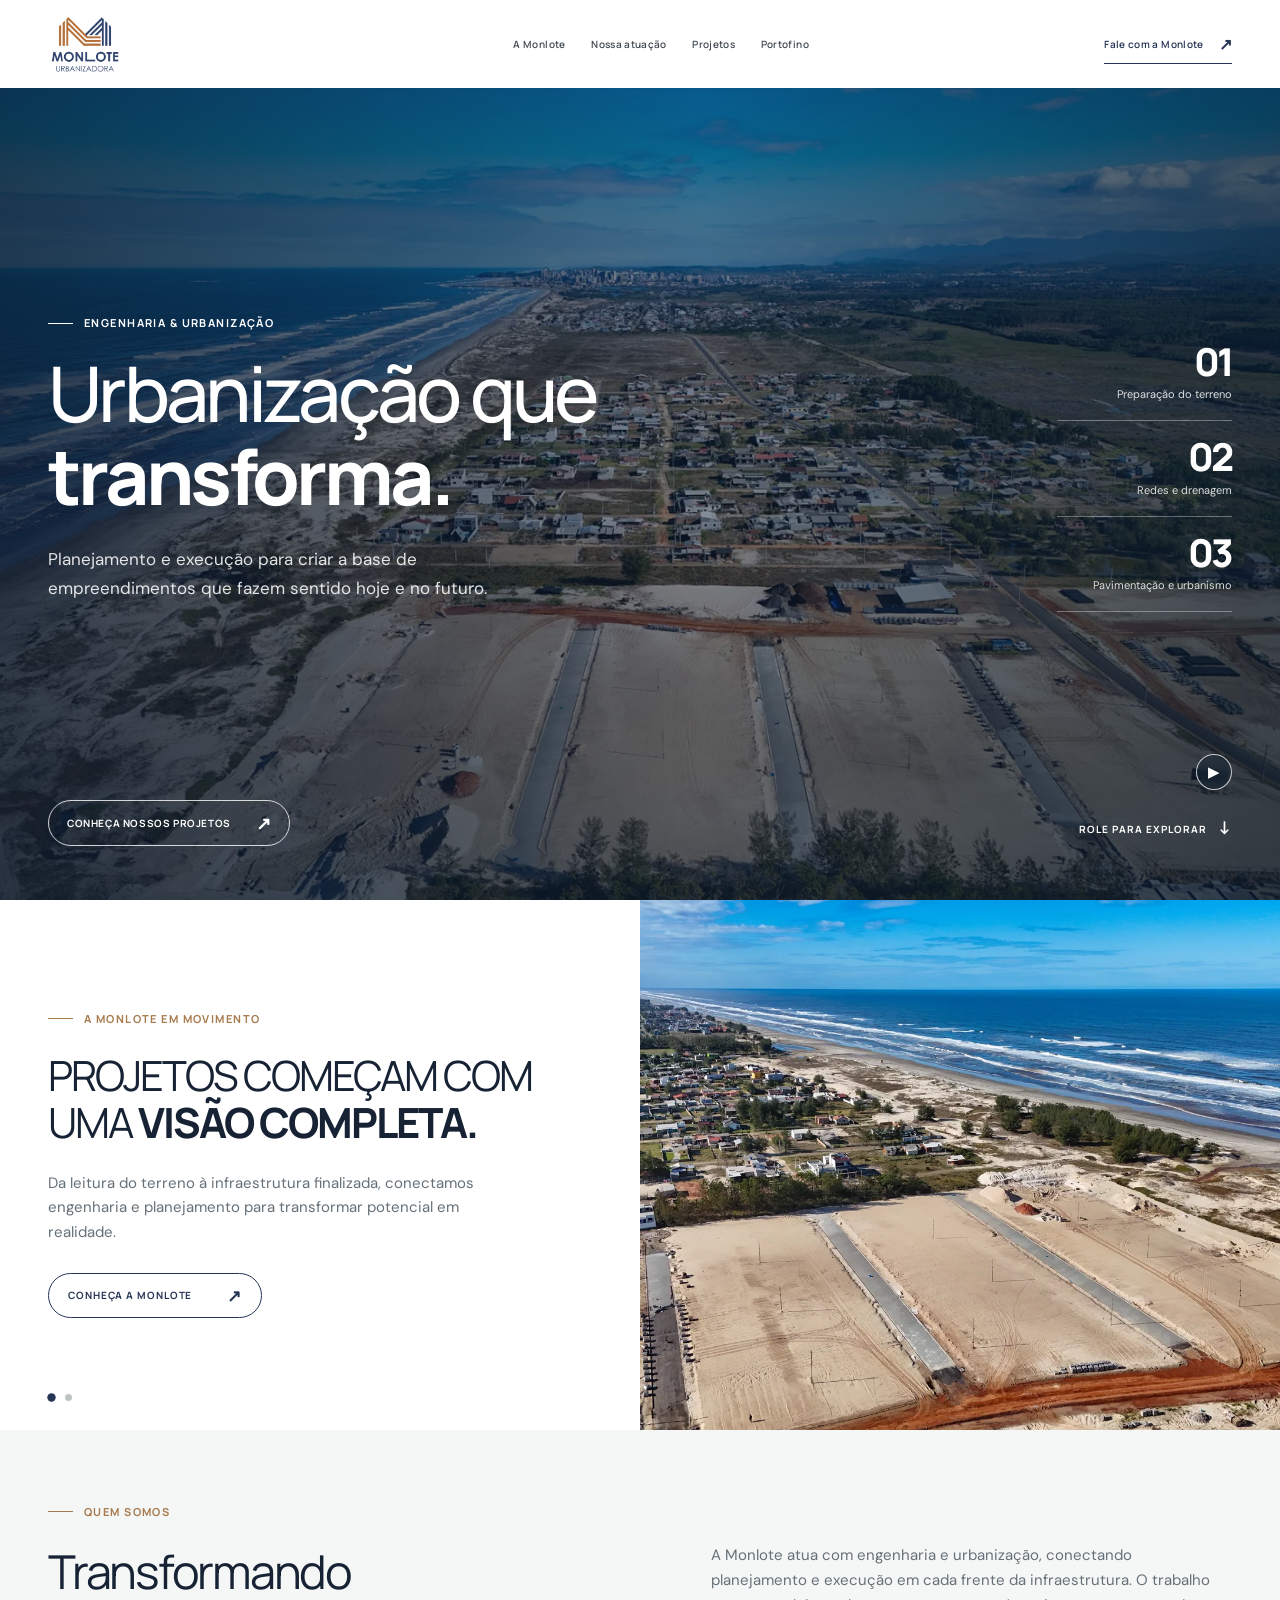
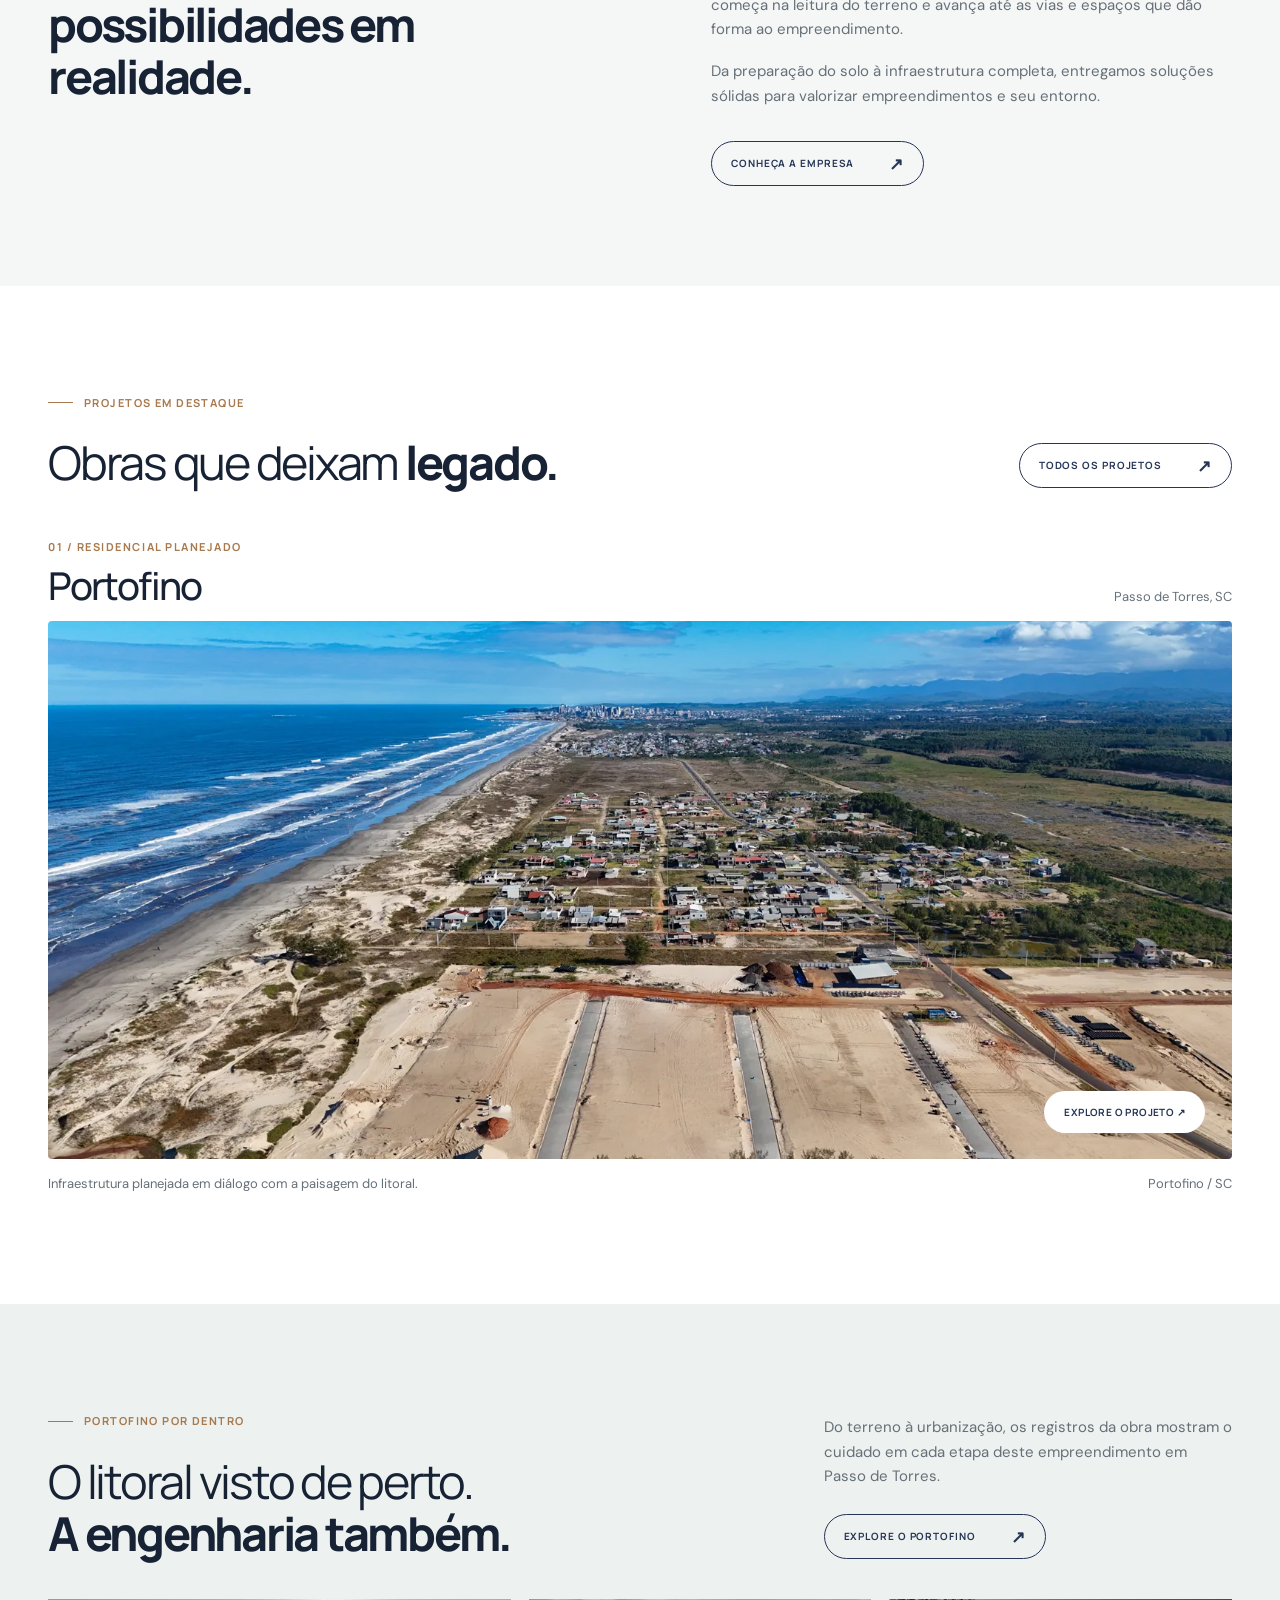
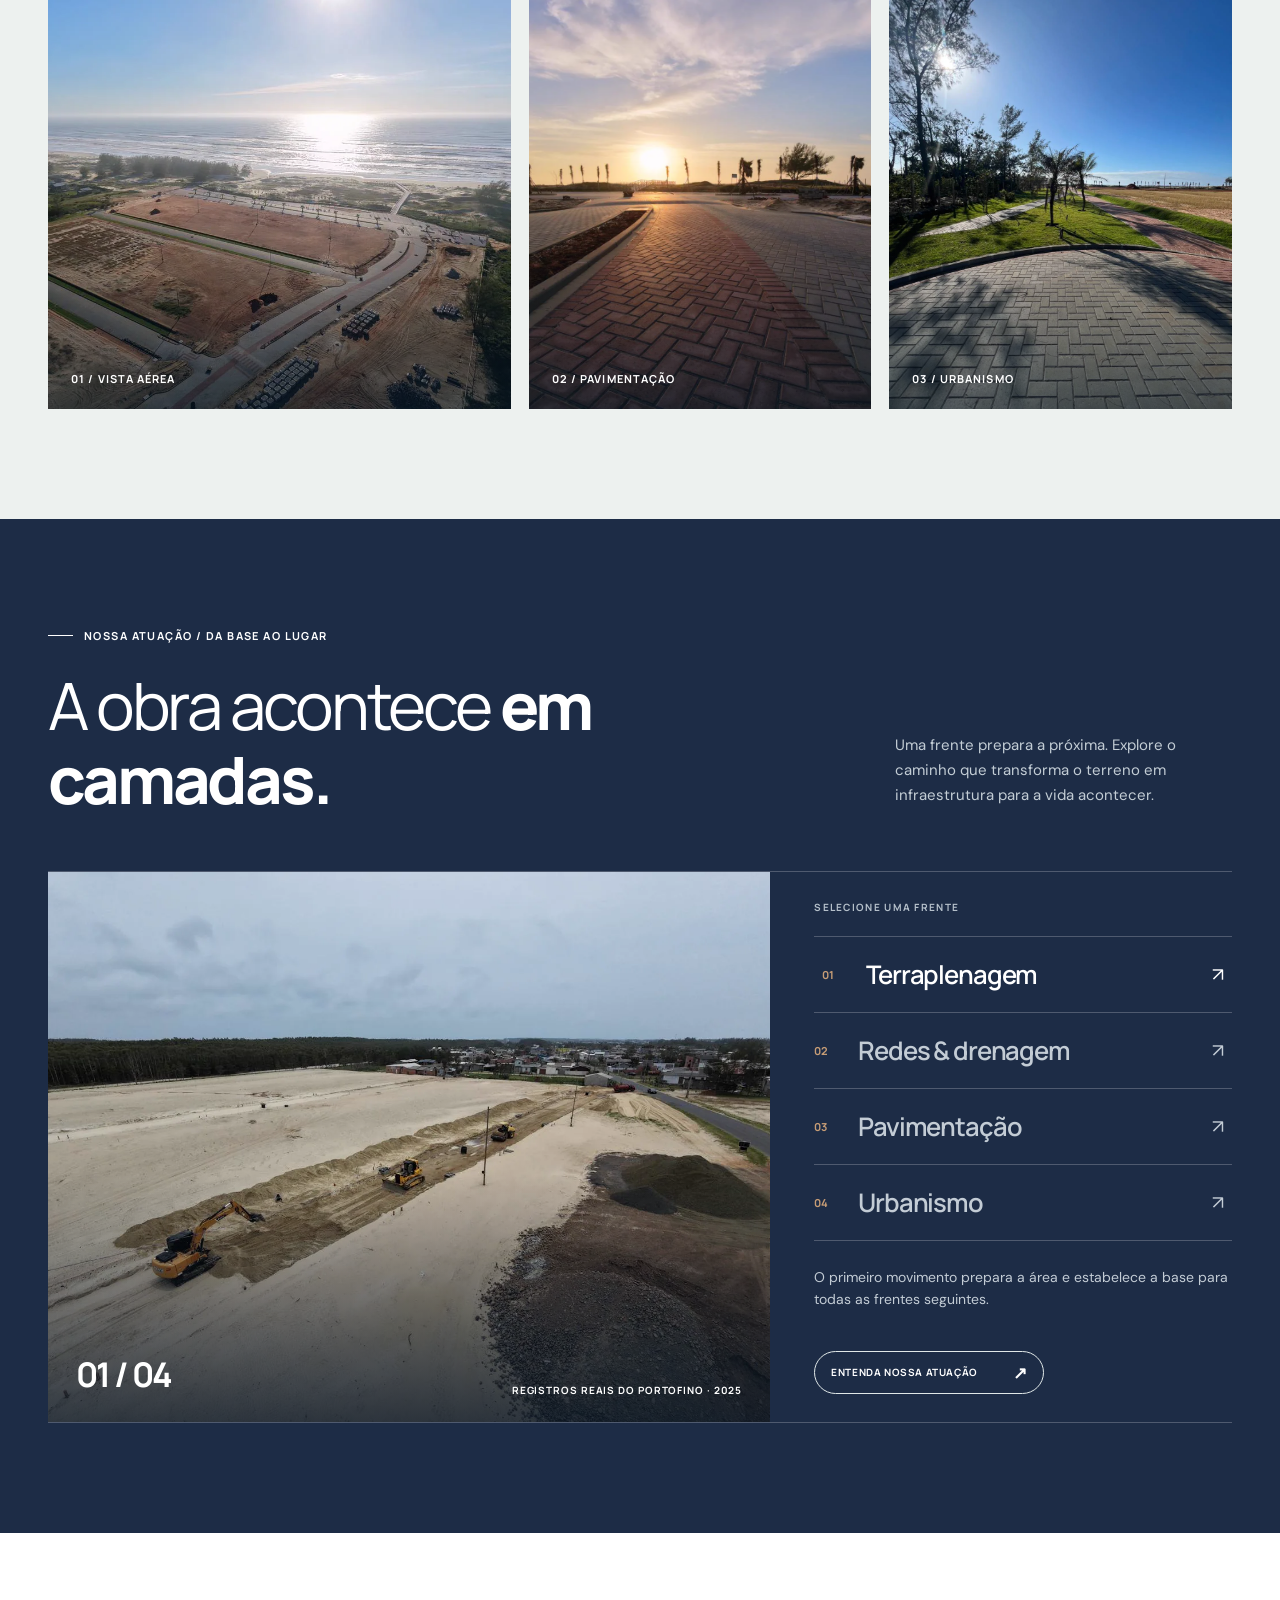
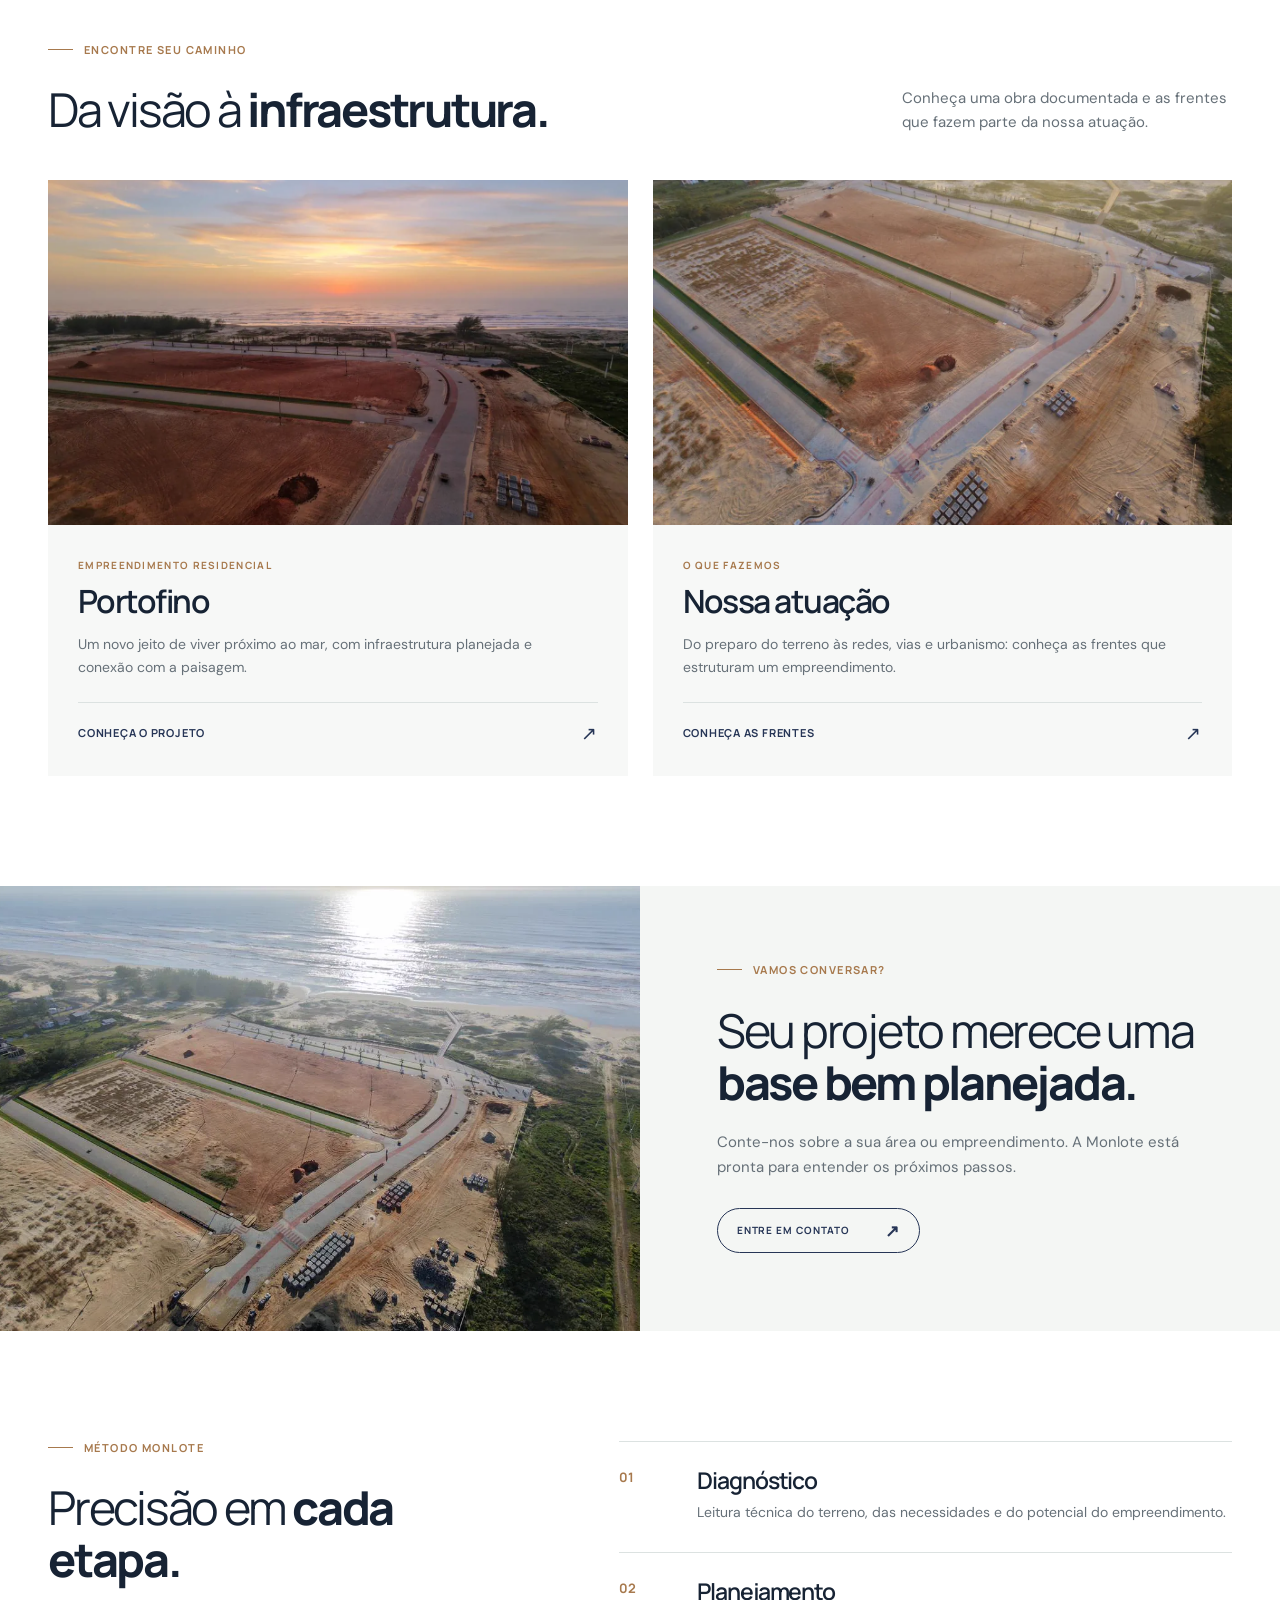
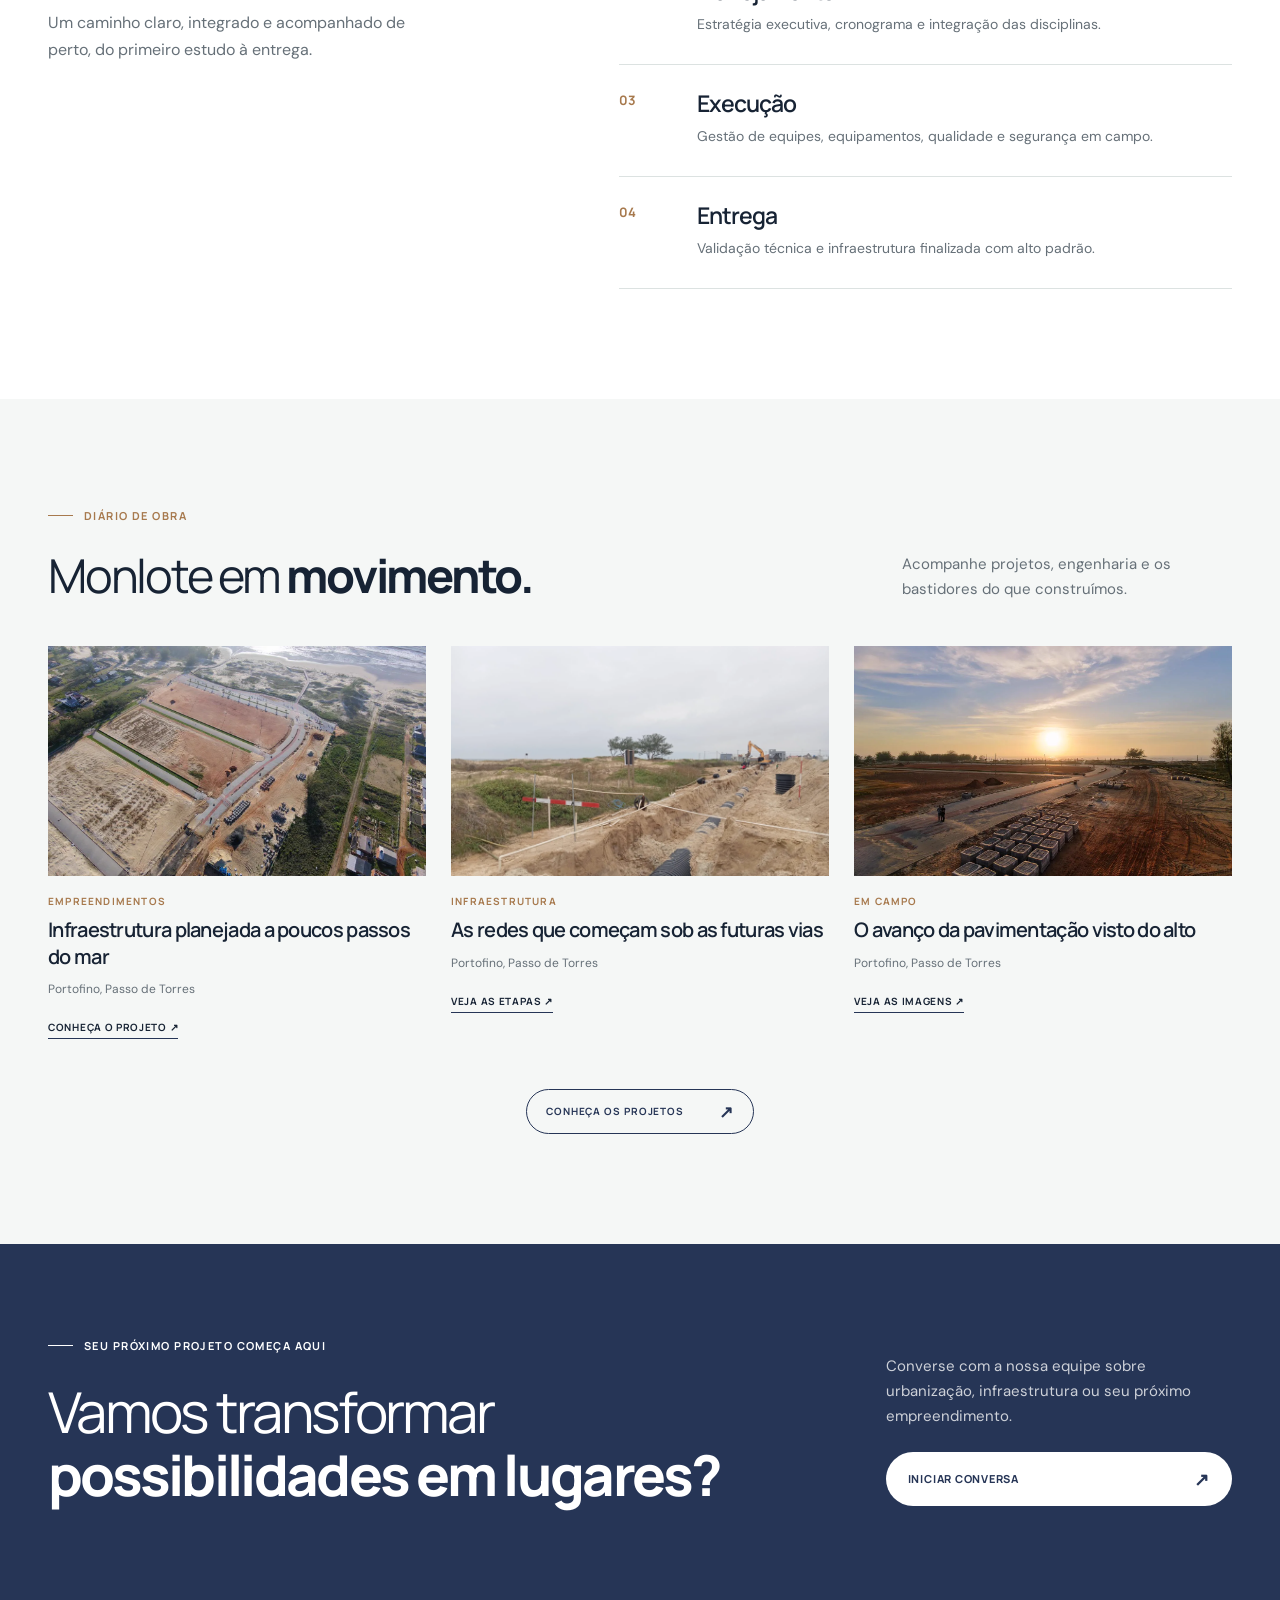
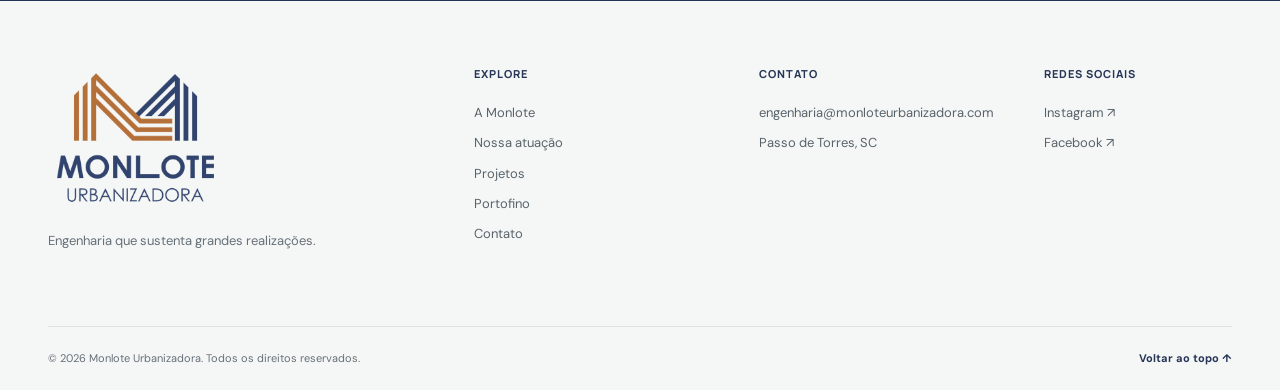
==== index.html @ 07a16824 "Atualiza fotos reais do Portofino nas paginas institucionais" ====
<!DOCTYPE html>
<html lang="pt-BR">
<head>
  <meta charset="UTF-8">
  <meta name="viewport" content="width=device-width, initial-scale=1.0">
  <meta name="description" content="Monlote Urbanizadora: planejamento, engenharia e infraestrutura para transformar áreas em empreendimentos preparados para o futuro.">
  <meta name="theme-color" content="#263556">
  <title>Monlote Urbanizadora | Infraestrutura que transforma</title>
  <link rel="icon" type="image/webp" href="assets/favicon.webp">
  <link rel="preconnect" href="https://fonts.googleapis.com">
  <link rel="preconnect" href="https://fonts.gstatic.com" crossorigin>
  <link href="https://fonts.googleapis.com/css2?family=DM+Sans:wght@400;500;600&family=Manrope:wght@400;500;600;700;800&display=swap" rel="stylesheet">
  <link rel="stylesheet" href="styles.css">
</head>
<body>
  <a class="skip-link" href="#conteudo">Pular para o conteúdo</a>
  <header class="site-header" id="topo">
    <div class="header-inner">
      <a class="brand" href="#inicio" aria-label="Monlote Urbanizadora, início"><img src="assets/logo-monlote.webp" alt="Monlote Urbanizadora"></a>
      <nav class="desktop-nav" aria-label="Navegação principal">
        <a href="empresa.html">A Monlote</a>
        <a href="atuacao.html">Nossa atuação</a>
        <a href="projetos.html">Projetos</a>
        <a href="portofino.html">Portofino</a>
      </nav>
      <a class="header-contact" href="contato.html">Fale com a Monlote <span aria-hidden="true">↗</span></a>
      <button class="menu-toggle" type="button" aria-expanded="false" aria-controls="mobile-nav" aria-label="Abrir menu"><span></span><span></span></button>
    </div>
    <nav class="mobile-nav" id="mobile-nav" aria-label="Navegação móvel">
      <a href="empresa.html">A Monlote</a><a href="atuacao.html">Nossa atuação</a><a href="projetos.html">Projetos</a><a href="portofino.html">Portofino</a><a href="contato.html">Fale com a Monlote ↗</a>
    </nav>
  </header>

  <main id="conteudo">
    <section class="hero" id="inicio" aria-labelledby="hero-title">
      <img class="hero-image" src="assets/portofino-litoral.webp" alt="Vista aérea do Portofino e do litoral de Passo de Torres" fetchpriority="high">
      <video class="hero-video" autoplay muted loop playsinline preload="metadata" poster="assets/portofino-litoral.webp" aria-hidden="true"><source src="assets/portofino-home.mp4" type="video/mp4"></video>
      <div class="hero-tint"></div>
      <div class="hero-inner">
        <div class="hero-copy">
          <p class="kicker kicker-light"><span class="kicker-line"></span> Engenharia &amp; urbanização</p>
          <h1 id="hero-title">Urbanização que <span class="hero-changing" data-hero-word>transforma.</span></h1>
          <p>Planejamento e execução para criar a base de empreendimentos que fazem sentido hoje e no futuro.</p>
        </div>
        <div class="hero-numbers" aria-label="Frentes da infraestrutura">
          <div><strong>01</strong><small>Preparação do terreno</small></div>
          <div><strong>02</strong><small>Redes e drenagem</small></div>
          <div><strong>03</strong><small>Pavimentação e urbanismo</small></div>
        </div>
        <a class="hero-pill" href="projetos.html">Conheça nossos projetos <span aria-hidden="true">↗</span></a>
        <button class="hero-video-toggle" type="button" aria-label="Pausar vídeo de fundo">Ⅱ</button>
        <a class="hero-scroll" href="#destaque">Role para explorar <span aria-hidden="true">↓</span></a>
      </div>
    </section>

    <section class="story" id="destaque" aria-labelledby="story-heading">
      <div class="story-slide is-active" data-story-slide>
        <div class="story-copy">
          <p class="kicker">A Monlote em movimento</p>
          <h2 id="story-heading">Projetos começam com uma <strong>visão completa.</strong></h2>
          <p>Da leitura do terreno à infraestrutura finalizada, conectamos engenharia e planejamento para transformar potencial em realidade.</p>
          <a class="outline-button" href="empresa.html">Conheça a Monlote <span aria-hidden="true">↗</span></a>
        </div>
        <div class="story-visual"><img src="assets/portofino-implantacao.webp" alt="Vista aérea da implantação do Portofino junto ao litoral" loading="lazy"></div>
      </div>
      <div class="story-slide" data-story-slide hidden>
        <div class="story-copy">
          <p class="kicker">Execução que gera valor</p>
          <h2>Infraestrutura pensada para <strong>ir mais longe.</strong></h2>
          <p>Solo, vias, drenagem e urbanização trabalham juntos para formar espaços funcionais, duráveis e preparados para crescer.</p>
          <a class="outline-button" href="atuacao.html">Explore nossa atuação <span aria-hidden="true">↗</span></a>
        </div>
        <div class="story-visual"><img src="assets/portofino-urbanismo-vias.webp" alt="Via pavimentada e paisagismo em registro do Portofino" loading="lazy"></div>
      </div>
      <div class="story-controls" aria-label="Destaques">
        <button type="button" class="story-dot is-active" data-story-to="0" aria-label="Mostrar destaque 1" aria-current="true"></button>
        <button type="button" class="story-dot" data-story-to="1" aria-label="Mostrar destaque 2"></button>
      </div>
    </section>

    <section class="about-section" id="sobre">
      <div class="content-shell">
        <div class="about-grid">
          <div class="reveal"><p class="kicker">Quem somos</p><h2>Transformando <strong>possibilidades em realidade.</strong></h2></div>
          <div class="about-text reveal"><p>A Monlote atua com engenharia e urbanização, conectando planejamento e execução em cada frente da infraestrutura. O trabalho começa na leitura do terreno e avança até as vias e espaços que dão forma ao empreendimento.</p><p>Da preparação do solo à infraestrutura completa, entregamos soluções sólidas para valorizar empreendimentos e seu entorno.</p><a class="outline-button" href="empresa.html">Conheça a empresa <span aria-hidden="true">↗</span></a></div>
        </div>
      </div>
    </section>

    <section class="featured section" id="projetos">
      <div class="content-shell">
        <div class="section-head reveal"><div><p class="kicker">Projetos em destaque</p><h2>Obras que deixam <strong>legado.</strong></h2></div><a class="outline-button" href="projetos.html">Todos os projetos <span aria-hidden="true">↗</span></a></div>
        <div class="feature-slide is-active" data-feature-slide>
          <div class="feature-title"><div><span class="overline">01 / Residencial planejado</span><h3>Portofino</h3></div><span>Passo de Torres, SC</span></div>
          <a class="feature-image" href="portofino.html"><img src="assets/portofino-litoral.webp" alt="Vista aérea do Residencial Portofino e da praia" loading="lazy"><span>Explore o projeto ↗</span></a>
          <div class="feature-bottom"><span>Infraestrutura planejada em diálogo com a paisagem do litoral.</span><span>Portofino / SC</span></div>
        </div>
      </div>
    </section>

    <section class="portofino-teaser section" aria-labelledby="portofino-teaser-title">
      <div class="content-shell">
        <div class="teaser-heading reveal">
          <div><p class="kicker">Portofino por dentro</p><h2 id="portofino-teaser-title">O litoral visto de perto.<br><strong>A engenharia também.</strong></h2></div>
          <div><p>Do terreno à urbanização, os registros da obra mostram o cuidado em cada etapa deste empreendimento em Passo de Torres.</p><a class="outline-button" href="portofino.html">Explore o Portofino <span aria-hidden="true">↗</span></a></div>
        </div>
        <div class="teaser-gallery">
          <a class="teaser-photo teaser-photo-wide reveal" href="portofino.html#galeria"><img src="assets/portofino-aerea.webp" alt="Vista aérea do traçado do Portofino próximo ao litoral" loading="lazy"><span>01 / Vista aérea</span></a>
          <a class="teaser-photo reveal" href="portofino.html#etapas"><img src="assets/portofino-pavimento-entardecer.webp" alt="Via pavimentada do Portofino ao entardecer" loading="lazy"><span>02 / Pavimentação</span></a>
          <a class="teaser-photo reveal" href="portofino.html#galeria"><img src="assets/portofino-urbanismo-paisagem.webp" alt="Passeios pavimentados e paisagismo no Portofino" loading="lazy"><span>03 / Urbanismo</span></a>
        </div>
      </div>
    </section>

    <section class="expertise-showcase section" id="atuacao" aria-labelledby="expertise-title">
      <div class="content-shell">
        <div class="expertise-showcase-head reveal">
          <div><p class="kicker kicker-light">Nossa atuação / da base ao lugar</p><h2 id="expertise-title">A obra acontece <strong>em camadas.</strong></h2></div>
          <p>Uma frente prepara a próxima. Explore o caminho que transforma o terreno em infraestrutura para a vida acontecer.</p>
        </div>
        <div class="expertise-showcase-body reveal">
          <div class="expertise-stage-photo">
            <img src="assets/portofino-solo-aereo.webp" alt="Terraplenagem do Portofino vista do alto" data-expertise-image loading="lazy">
            <div class="expertise-stage-photo-meta"><span data-expertise-counter>01 / 04</span><span>Registros reais do Portofino · 2025</span></div>
          </div>
          <div class="expertise-stage-navigation">
            <p class="expertise-stage-label">Selecione uma frente</p>
            <div class="expertise-stage-buttons" aria-label="Frentes de atuação">
              <button type="button" class="is-active" data-expertise-stage="0" aria-pressed="true"><span>01</span><strong>Terraplenagem</strong><span aria-hidden="true">↗</span></button>
              <button type="button" data-expertise-stage="1" aria-pressed="false"><span>02</span><strong>Redes &amp; drenagem</strong><span aria-hidden="true">↗</span></button>
              <button type="button" data-expertise-stage="2" aria-pressed="false"><span>03</span><strong>Pavimentação</strong><span aria-hidden="true">↗</span></button>
              <button type="button" data-expertise-stage="3" aria-pressed="false"><span>04</span><strong>Urbanismo</strong><span aria-hidden="true">↗</span></button>
            </div>
            <p class="expertise-stage-description" data-expertise-description>O primeiro movimento prepara a área e estabelece a base para todas as frentes seguintes.</p>
            <a class="expertise-stage-link" href="atuacao.html">Entenda nossa atuação <span aria-hidden="true">↗</span></a>
          </div>
        </div>
      </div>
    </section>

    <section class="pathways section">
      <div class="content-shell">
        <div class="section-head reveal"><div><p class="kicker">Encontre seu caminho</p><h2>Da visão à <strong>infraestrutura.</strong></h2></div><p>Conheça uma obra documentada e as frentes que fazem parte da nossa atuação.</p></div>
        <div class="path-grid">
          <a class="path-card reveal" href="portofino.html"><div class="path-image"><img src="assets/portofino-entardecer.webp" alt="Vista aérea do Portofino ao entardecer" loading="lazy"></div><div class="path-content"><span>Empreendimento residencial</span><h3>Portofino</h3><p>Um novo jeito de viver próximo ao mar, com infraestrutura planejada e conexão com a paisagem.</p><span class="path-link">Conheça o projeto <b>↗</b></span></div></a>
          <a class="path-card reveal" href="atuacao.html"><div class="path-image"><img src="assets/portofino-urbanismo-aereo.webp" alt="Vista aérea das vias e quadras em urbanização no Portofino" loading="lazy"></div><div class="path-content"><span>O que fazemos</span><h3>Nossa atuação</h3><p>Do preparo do terreno às redes, vias e urbanismo: conheça as frentes que estruturam um empreendimento.</p><span class="path-link">Conheça as frentes <b>↗</b></span></div></a>
        </div>
      </div>
    </section>

    <section class="contact-band">
      <div class="contact-band-image"><img src="assets/portofino-litoral-aereo.webp" alt="Vista aérea do Portofino junto ao litoral" loading="lazy"></div>
      <div class="contact-band-copy reveal"><p class="kicker">Vamos conversar?</p><h2>Seu projeto merece uma <strong>base bem planejada.</strong></h2><p>Conte-nos sobre a sua área ou empreendimento. A Monlote está pronta para entender os próximos passos.</p><a class="outline-button" href="contato.html">Entre em contato <span aria-hidden="true">↗</span></a></div>
    </section>

    <section class="process section" id="processo">
      <div class="content-shell process-grid">
        <div class="process-heading reveal"><p class="kicker">Método Monlote</p><h2>Precisão em <strong>cada etapa.</strong></h2><p>Um caminho claro, integrado e acompanhado de perto, do primeiro estudo à entrega.</p></div>
        <div class="process-steps">
          <div class="process-step reveal"><span>01</span><div><h3>Diagnóstico</h3><p>Leitura técnica do terreno, das necessidades e do potencial do empreendimento.</p></div></div>
          <div class="process-step reveal"><span>02</span><div><h3>Planejamento</h3><p>Estratégia executiva, cronograma e integração das disciplinas.</p></div></div>
          <div class="process-step reveal"><span>03</span><div><h3>Execução</h3><p>Gestão de equipes, equipamentos, qualidade e segurança em campo.</p></div></div>
          <div class="process-step reveal"><span>04</span><div><h3>Entrega</h3><p>Validação técnica e infraestrutura finalizada com alto padrão.</p></div></div>
        </div>
      </div>
    </section>

    <section class="journal section" id="conteudos">
      <div class="content-shell">
        <div class="section-head reveal"><div><p class="kicker">Diário de obra</p><h2>Monlote em <strong>movimento.</strong></h2></div><p>Acompanhe projetos, engenharia e os bastidores do que construímos.</p></div>
        <div class="journal-grid">
          <a class="journal-card reveal" href="portofino.html"><div><img src="assets/portofino-loteamento.webp" alt="Vista aérea da implantação da infraestrutura do Portofino" loading="lazy"></div><span>Empreendimentos</span><h3>Infraestrutura planejada a poucos passos do mar</h3><p>Portofino, Passo de Torres</p><b>Conheça o projeto ↗</b></a>
          <a class="journal-card reveal" href="portofino.html#etapas"><div><img src="assets/portofino-redes-abertas.webp" alt="Instalação da rede de drenagem no Portofino" loading="lazy"></div><span>Infraestrutura</span><h3>As redes que começam sob as futuras vias</h3><p>Portofino, Passo de Torres</p><b>Veja as etapas ↗</b></a>
          <a class="journal-card reveal" href="portofino.html#galeria"><div><img src="assets/portofino-pavimento-obra-aerea.webp" alt="Pavimentação das vias do Portofino vista do alto" loading="lazy"></div><span>Em campo</span><h3>O avanço da pavimentação visto do alto</h3><p>Portofino, Passo de Torres</p><b>Veja as imagens ↗</b></a>
        </div>
        <div class="journal-more reveal"><a class="outline-button" href="projetos.html">Conheça os projetos <span aria-hidden="true">↗</span></a></div>
      </div>
    </section>

    <section class="final-cta" id="contato">
      <div class="content-shell final-cta-grid"><div class="reveal"><p class="kicker kicker-light">Seu próximo projeto começa aqui</p><h2>Vamos transformar <strong>possibilidades em lugares?</strong></h2></div><div class="reveal"><p>Converse com a nossa equipe sobre urbanização, infraestrutura ou seu próximo empreendimento.</p><a href="contato.html">Iniciar conversa <span aria-hidden="true">↗</span></a></div></div>
    </section>
  </main>

  <footer class="site-footer">
    <div class="content-shell footer-grid">
      <div class="footer-brand"><a href="#inicio" aria-label="Voltar ao início"><img src="assets/logo-monlote.webp" alt="Monlote Urbanizadora"></a><p>Engenharia que sustenta grandes realizações.</p></div>
      <div class="footer-col"><strong>Explore</strong><a href="empresa.html">A Monlote</a><a href="atuacao.html">Nossa atuação</a><a href="projetos.html">Projetos</a><a href="portofino.html">Portofino</a><a href="contato.html">Contato</a></div>
      <div class="footer-col"><strong>Contato</strong><a href="mailto:engenharia@monloteurbanizadora.com">engenharia@monloteurbanizadora.com</a><span>Passo de Torres, SC</span></div>
      <div class="footer-col"><strong>Redes sociais</strong><a href="https://www.instagram.com/monloteurbanizadora/" target="_blank" rel="noopener noreferrer">Instagram ↗</a><a href="https://www.facebook.com/profile.php?id=61579857578178" target="_blank" rel="noopener noreferrer">Facebook ↗</a></div>
    </div>
    <div class="content-shell footer-bottom"><span>© <span id="year"></span> Monlote Urbanizadora. Todos os direitos reservados.</span><a href="#topo">Voltar ao topo ↑</a></div>
  </footer>
  <script src="script.js"></script>
</body>
</html>
---- styles.css ----
:root{--navy:#263556;--navy-deep:#192844;--copper:#a7794d;--ink:#172334;--muted:#667078;--line:#dce2e1;--mist:#f5f7f6;--white:#fff;--shell:1280px}
*{box-sizing:border-box}
html{scroll-behavior:smooth;scroll-padding-top:84px}
body{margin:0;color:var(--ink);background:#fff;font:400 16px/1.65 "DM Sans",sans-serif;-webkit-font-smoothing:antialiased}
body.menu-open{overflow:hidden}
a{color:inherit;text-decoration:none}
button{font:inherit;cursor:pointer}
img{display:block;max-width:100%}
h1,h2,h3,p{margin:0}
h1,h2,h3{font-family:"Manrope",sans-serif;letter-spacing:-.048em;line-height:1.12}
h2{font-size:clamp(35px,3.65vw,57px);font-weight:400}
h2 strong{font-weight:750}
[hidden]{display:none!important}
:focus-visible{outline:2px solid var(--copper);outline-offset:4px}
.content-shell{width:min(calc(100% - 96px),var(--shell));margin-inline:auto}
.section{padding:110px 0}
.skip-link{position:fixed;z-index:200;top:-80px;left:20px;padding:10px 18px;background:#fff;color:var(--navy)}
.skip-link:focus{top:10px}
.kicker{display:flex;align-items:center;gap:11px;color:var(--copper);font:700 11px/1.2 "Manrope",sans-serif;letter-spacing:.13em;text-transform:uppercase;margin-bottom:27px}
.kicker:before,.kicker-line{content:"";width:25px;height:1px;background:currentColor;display:block}
.kicker .kicker-line{display:none}
.kicker-light{color:#fff}
.overline{font:700 11px/1.4 "Manrope",sans-serif;letter-spacing:.14em;text-transform:uppercase;color:var(--copper)}
.outline-button{display:inline-flex;gap:35px;justify-content:space-between;align-items:center;border:1px solid var(--navy);border-radius:50px;padding:13px 19px;min-width:184px;color:var(--navy);font:700 10px/1.3 "Manrope",sans-serif;letter-spacing:.09em;text-transform:uppercase;transition:background .3s,color .3s,transform .3s}
.outline-button:hover{background:var(--navy);color:#fff;transform:translateY(-2px)}
.outline-button span{font-size:17px;line-height:1}
.site-header{position:sticky;top:0;z-index:100;background:#fff;box-shadow:0 1px 0 rgba(28,51,57,.06)}
.header-inner{width:min(calc(100% - 96px),var(--shell));height:88px;margin:auto;display:flex;align-items:center;gap:42px}
.brand{flex:none;width:170px}
.brand img{width:100%;max-height:61px;object-fit:contain;object-position:left}
.desktop-nav{display:flex;align-items:center;justify-content:center;gap:clamp(15px,2vw,32px);flex:1}
.desktop-nav a,.header-contact{font:600 10px/1.4 "Manrope",sans-serif;letter-spacing:.035em;white-space:nowrap}
.desktop-nav a{color:#414a52;position:relative}
.desktop-nav a:after{content:"";position:absolute;bottom:-10px;left:0;right:100%;height:1px;background:var(--copper);transition:right .25s}
.desktop-nav a:hover:after{right:0}
.desktop-nav a:hover{color:var(--navy)}
.header-contact{display:flex;align-items:center;gap:15px;color:var(--navy);padding:11px 0;border-bottom:1px solid var(--navy)}
.header-contact span{font-size:16px;line-height:1}
.menu-toggle,.mobile-nav{display:none}
.hero{min-height:690px;height:calc(100svh - 88px);max-height:930px;position:relative;background:var(--navy-deep);color:#fff;overflow:hidden}
.hero-image,.hero-tint{position:absolute;inset:0;width:100%;height:100%}
.hero-image{object-fit:cover;object-position:center 52%;animation:hero-drift 13s ease-out both}
.hero-tint{background:linear-gradient(90deg,rgba(12,26,45,.81),rgba(14,31,52,.49) 55%,rgba(11,27,43,.73)),linear-gradient(0deg,rgba(9,25,36,.3),transparent 40%)}
.hero-inner{width:min(calc(100% - 96px),var(--shell));height:100%;margin:auto;position:relative;display:grid;grid-template-columns:minmax(0,1fr) 200px;align-items:center;gap:50px;padding-bottom:90px}
.hero-copy{max-width:820px;padding-top:20px}
.hero .kicker{margin-bottom:22px}
.hero h1{font-size:clamp(54px,6vw,98px);font-weight:500;line-height:1.08;max-width:860px}
.hero-changing{display:block;color:#fff;font-weight:750;transition:opacity .35s,transform .35s}
.hero-changing.is-changing{opacity:0;transform:translateY(15px)}
.hero-copy>p:last-child{max-width:510px;margin-top:28px;color:rgba(255,255,255,.87);font-size:17px}
.hero-numbers{justify-self:end;align-self:center;width:175px;padding-top:40px}
.hero-numbers div{padding:17px 0;border-bottom:1px solid rgba(255,255,255,.35);text-align:right}
.hero-numbers strong{display:block;font:800 clamp(35px,3vw,50px)/1 "Manrope",sans-serif;letter-spacing:-.06em}
.hero-numbers strong span{font-size:.55em}
.hero-numbers small{display:block;font-size:11px;margin-top:4px;color:rgba(255,255,255,.85)}
.hero-pill{position:absolute;left:0;bottom:54px;display:flex;align-items:center;justify-content:space-between;gap:25px;border:1px solid rgba(255,255,255,.8);border-radius:50px;padding:13px 18px;min-width:230px;font:700 10px/1.3 "Manrope",sans-serif;text-transform:uppercase;letter-spacing:.06em;transition:background .3s,color .3s}
.hero-pill:hover{background:#fff;color:var(--navy)}
.hero-pill span{font-size:18px;line-height:1}
.hero-scroll{position:absolute;right:0;bottom:62px;font:700 10px/1.2 "Manrope",sans-serif;text-transform:uppercase;letter-spacing:.1em}
.hero-scroll span{font-size:18px;margin-left:8px}
@keyframes hero-drift{from{transform:scale(1.08)}to{transform:scale(1)}}
.story{position:relative;background:#fff}
.story-slide{min-height:530px;display:grid;grid-template-columns:1fr 1fr;animation:slide-in .65s both}
.story-copy{padding:70px max(48px,calc((100vw - var(--shell))/2)) 70px max(48px,calc((100vw - var(--shell))/2));padding-right:clamp(50px,5vw,100px);display:flex;flex-direction:column;justify-content:center;align-items:flex-start}
.story-copy h2{max-width:550px;text-transform:uppercase;font-size:clamp(34px,3.25vw,54px);font-weight:400}
.story-copy>p:not(.kicker){max-width:470px;margin:25px 0 28px;color:var(--muted);font-size:15px}
.story-visual{min-height:530px;overflow:hidden;background:#e3e9eb}
.story-visual img{width:100%;height:100%;max-height:640px;object-fit:cover;transition:transform 1s}
.story-slide:hover .story-visual img{transform:scale(1.035)}
.story-controls{position:absolute;z-index:4;bottom:29px;left:max(48px,calc((100vw - var(--shell))/2));display:flex;gap:10px}
.story-dot,.feature-dots button{border:0;border-radius:50%;width:7px;height:7px;background:#bdc5c4;padding:0;transition:background .3s,transform .3s}
.story-dot.is-active,.feature-dots button.is-active{background:var(--navy);transform:scale(1.2)}
@keyframes slide-in{from{opacity:.4;transform:translateY(12px)}to{opacity:1;transform:none}}
.about-section{background:var(--mist);padding:75px 0 100px}
.stat-grid{display:grid;grid-template-columns:repeat(3,1fr);border-bottom:1px solid var(--line);padding-bottom:72px}
.stat{display:grid;grid-template-columns:64px 1fr;grid-template-rows:auto auto;column-gap:14px;padding:0 30px;border-right:1px solid #d1d8d9}
.stat:first-child{padding-left:0}
.stat:last-child{border:0}
.stat-symbol{grid-row:1/3;font:300 49px/1.1 "Manrope",sans-serif;color:var(--copper)}
.stat strong{font:750 clamp(33px,3vw,46px)/1.1 "Manrope",sans-serif;letter-spacing:-.07em;color:var(--navy)}
.stat>span:last-child{font-size:12px;color:var(--muted);margin-top:5px}
.about-grid{display:grid;grid-template-columns:1fr 1fr;gap:12%;padding-top:80px}
.about-grid h2{max-width:550px}
.about-text{padding-top:38px}
.about-text p{font-size:15px;color:var(--muted);max-width:520px;margin-bottom:17px}
.about-text .outline-button{margin-top:15px}
.section-head{display:flex;align-items:end;justify-content:space-between;gap:50px;margin-bottom:45px}
.section-head>p{max-width:330px;color:var(--muted);font-size:15px}
.featured{background:#fff}
.slider-arrows{display:flex;gap:8px}
.slider-arrows button{width:42px;height:42px;border-radius:50%;background:#fff;border:1px solid #b6c3c4;color:var(--navy);font-size:18px;transition:.25s}
.slider-arrows button:hover{background:var(--navy);border-color:var(--navy);color:#fff}
.feature-slide{animation:slide-in .6s both}
.feature-title{display:flex;align-items:end;justify-content:space-between;padding-bottom:14px}
.feature-title h3{font-size:clamp(31px,3vw,48px);font-weight:500;margin-top:5px}
.feature-title>span{font-size:13px;color:var(--muted)}
.feature-image{display:block;height:clamp(370px,42vw,590px);position:relative;overflow:hidden;border-radius:4px;background:#e4e9e9}
.feature-image img{width:100%;height:100%;object-fit:cover;transition:transform .9s cubic-bezier(.2,.7,.2,1)}
.feature-image:hover img{transform:scale(1.04)}
.feature-image>span{position:absolute;bottom:26px;right:27px;background:#fff;color:var(--navy);border-radius:50px;padding:15px 20px;font:700 10px/1.2 "Manrope",sans-serif;text-transform:uppercase;letter-spacing:.04em}
.feature-bottom{display:flex;justify-content:space-between;gap:15px;font-size:13px;color:var(--muted);padding-top:14px}
.feature-dots{display:flex;justify-content:center;gap:11px;margin-top:28px}
.expertise{background:#f7f8f7}
.expertise-grid{display:grid;grid-template-columns:.75fr 1.25fr;gap:9%;align-items:start}
.expertise-intro{padding-top:30px}
.expertise-intro h2{max-width:450px}
.expertise-intro>p:not(.kicker){color:var(--muted);max-width:430px;margin:27px 0}
.expertise-panel{background:#fff;box-shadow:0 16px 45px rgba(20,35,50,.06)}
.expertise-photo{height:280px;overflow:hidden}
.expertise-photo img{width:100%;height:100%;object-fit:cover}
.expertise-list{padding:10px 26px 25px}
.expertise-item{width:100%;display:grid;grid-template-columns:37px 1fr 24px;align-items:center;gap:5px;text-align:left;background:transparent;border:0;border-top:1px solid var(--line);padding:19px 0;color:var(--navy)}
.expertise-item:first-child{border-top:0}
.expertise-item>span:first-child{color:var(--copper);font:700 11px "Manrope",sans-serif}
.expertise-item strong{font:600 20px "Manrope",sans-serif;letter-spacing:-.04em}
.expertise-item>span:last-child{font-size:19px;transition:transform .25s}
.expertise-item.is-active>span:last-child{transform:rotate(45deg)}
.expertise-detail{color:var(--muted);font-size:13px;padding:0 20px 18px 42px;max-width:520px}
.pathways{background:#fff}
.path-grid{display:grid;grid-template-columns:1fr 1fr;gap:25px}
.path-card{display:block;background:#f7f8f7;transition:transform .3s,box-shadow .3s}
.path-card:hover{transform:translateY(-5px);box-shadow:0 18px 45px rgba(19,40,53,.1)}
.path-image{height:345px;overflow:hidden}
.path-image img{width:100%;height:100%;object-fit:cover;transition:transform .7s}
.path-card:hover .path-image img{transform:scale(1.04)}
.path-content{padding:26px 30px 30px}
.path-content>span:first-child{font:700 10px "Manrope",sans-serif;color:var(--copper);letter-spacing:.13em;text-transform:uppercase}
.path-content h3{font-size:32px;font-weight:600;margin-top:6px}
.path-content p{color:var(--muted);font-size:14px;max-width:510px;margin:14px 0 22px}
.path-link{display:flex;align-items:center;justify-content:space-between;border-top:1px solid var(--line);padding-top:17px;font:700 11px "Manrope",sans-serif;text-transform:uppercase;letter-spacing:.07em;color:var(--navy)}
.path-link b{font-size:19px;font-weight:400}
.contact-band{display:grid;grid-template-columns:1fr 1fr;min-height:445px;background:#f4f6f4}
.contact-band-image{overflow:hidden}
.contact-band-image img{width:100%;height:100%;object-fit:cover}
.contact-band-copy{padding:60px max(48px,calc((100vw - var(--shell))/2)) 60px clamp(55px,6vw,110px);display:flex;flex-direction:column;align-items:flex-start;justify-content:center}
.contact-band-copy h2{max-width:530px}
.contact-band-copy>p:not(.kicker){max-width:500px;color:var(--muted);margin:22px 0 28px;font-size:15px}
.process{background:#fff}
.process-grid{display:grid;grid-template-columns:.85fr 1.15fr;gap:10%}
.process-heading{position:sticky;top:45px;align-self:start}
.process-heading>p:not(.kicker){max-width:390px;color:var(--muted);margin-top:25px}
.process-steps{border-top:1px solid var(--line)}
.process-step{display:grid;grid-template-columns:55px 1fr;gap:23px;border-bottom:1px solid var(--line);padding:26px 0 28px}
.process-step>span{color:var(--copper);font:700 13px "Manrope",sans-serif}
.process-step h3{font-size:23px;font-weight:600}
.process-step p{font-size:14px;color:var(--muted);margin-top:8px}
.journal{background:var(--mist)}
.journal-grid{display:grid;grid-template-columns:repeat(3,1fr);gap:25px}
.journal-card{display:block}
.journal-card>div{height:230px;overflow:hidden;background:#dfe6e6}
.journal-card img{height:100%;width:100%;object-fit:cover;transition:transform .6s}
.journal-card:hover img{transform:scale(1.05)}
.journal-card>span{display:block;margin-top:18px;color:var(--copper);font:700 10px "Manrope",sans-serif;letter-spacing:.12em;text-transform:uppercase}
.journal-card h3{margin-top:9px;font-size:20px;font-weight:600;line-height:1.32;letter-spacing:-.035em}
.journal-card p{margin-top:10px;font-size:12px;color:var(--muted)}
.journal-card b{display:inline-block;border-bottom:1px solid var(--navy);font:700 10px "Manrope",sans-serif;text-transform:uppercase;letter-spacing:.07em;margin-top:20px;padding-bottom:4px}
.journal-more{display:flex;justify-content:center;margin-top:50px}
.final-cta{background:var(--navy);color:#fff;padding:95px 0}
.final-cta-grid{display:grid;grid-template-columns:1.35fr .65fr;align-items:end;gap:10%}
.final-cta h2{font-size:clamp(40px,4.4vw,68px);max-width:850px}
.final-cta-grid>div:last-child p{color:rgba(255,255,255,.77);font-size:15px;max-width:340px}
.final-cta-grid>div:last-child a{display:flex;justify-content:space-between;align-items:center;background:#fff;color:var(--navy);border-radius:50px;padding:18px 22px;font:750 11px "Manrope",sans-serif;text-transform:uppercase;letter-spacing:.07em;margin-top:23px;transition:background .25s,color .25s}
.final-cta-grid>div:last-child a:hover{background:var(--copper);color:#fff}
.final-cta-grid>div:last-child a span{font-size:18px;line-height:1}
.site-footer{background:#f5f7f6;color:var(--navy);padding-top:65px}
.footer-grid{display:grid;grid-template-columns:1.6fr 1fr 1fr .8fr;gap:50px}
.footer-brand img{width:175px}
.footer-brand p{font-size:13px;color:var(--muted);margin-top:20px}
.footer-col{display:flex;flex-direction:column;gap:9px}
.footer-col strong{font:750 11px "Manrope",sans-serif;text-transform:uppercase;letter-spacing:.09em;margin-bottom:12px}
.footer-col a,.footer-col span{font-size:13px;color:#58636b}
.footer-col a:hover{color:var(--copper)}
.footer-bottom{display:flex;justify-content:space-between;gap:25px;border-top:1px solid var(--line);margin-top:75px;padding:22px 0;font-size:11px;color:var(--muted)}
.footer-bottom a{color:var(--navy);font-weight:700}
.reveal{opacity:0;transform:translateY(24px);transition:opacity .75s ease,transform .75s ease}
.reveal.visible{opacity:1;transform:none}
@media(max-width:1120px){.header-inner{gap:25px}.brand{width:145px}.desktop-nav{gap:13px}.desktop-nav a,.header-contact{font-size:9px}.story-copy{padding-left:48px}.expertise-grid{gap:5%}}
@media(max-width:900px){.content-shell,.header-inner,.hero-inner{width:min(calc(100% - 48px),var(--shell))}.desktop-nav,.header-contact{display:none}.header-inner{height:76px;justify-content:space-between}.brand{width:145px}.menu-toggle{display:flex;flex-direction:column;justify-content:center;align-items:center;gap:7px;width:44px;height:44px;border:1px solid var(--navy);background:#fff;position:relative;z-index:102}.menu-toggle span{width:20px;height:1px;background:var(--navy);transition:transform .3s}.menu-toggle[aria-expanded=true] span:first-child{transform:translateY(4px) rotate(45deg)}.menu-toggle[aria-expanded=true] span:last-child{transform:translateY(-4px) rotate(-45deg)}.mobile-nav{display:flex;position:absolute;top:76px;left:0;right:0;min-height:calc(100dvh - 76px);flex-direction:column;padding:35px 24px 60px;background:#fff;opacity:0;visibility:hidden;transform:translateY(-10px);transition:opacity .3s,transform .3s,visibility .3s}.mobile-nav.open{opacity:1;visibility:visible;transform:none}.mobile-nav a{border-bottom:1px solid var(--line);padding:14px 0;color:var(--navy);font:600 clamp(22px,4vw,33px) "Manrope",sans-serif}.hero{height:750px;min-height:0}.hero-inner{grid-template-columns:1fr 170px;gap:20px}.hero h1{font-size:clamp(53px,7vw,80px)}.story-slide{min-height:450px}.story-copy{padding:50px 35px 75px 24px}.story-visual{min-height:450px}.story-controls{left:24px}.about-grid{gap:7%}.stat{padding:0 16px}.stat-symbol{font-size:38px}.expertise-grid{grid-template-columns:1fr;gap:45px}.expertise-intro{max-width:650px}.expertise-panel{display:grid;grid-template-columns:.85fr 1.15fr}.expertise-photo{height:100%}.process-grid{gap:6%}.footer-grid{grid-template-columns:1.5fr 1fr 1fr;gap:30px}.footer-col:last-child{grid-column:2}}
@media(max-width:700px){html{scroll-padding-top:70px}.content-shell,.header-inner,.hero-inner{width:calc(100% - 40px)}.section{padding:75px 0}.header-inner{height:70px}.mobile-nav{top:70px;min-height:calc(100dvh - 70px)}.hero{height:calc(100svh - 70px);min-height:610px;max-height:780px}.hero-image{object-position:58% center}.hero-tint{background:linear-gradient(90deg,rgba(13,27,46,.86),rgba(16,31,47,.58)),linear-gradient(0deg,rgba(12,26,42,.7),transparent 55%)}.hero-inner{display:block;padding-top:85px}.hero h1{font-size:clamp(46px,11vw,65px);max-width:620px}.hero-copy>p:last-child{font-size:15px;max-width:430px}.hero-numbers{display:flex;width:auto;gap:18px;padding-top:34px}.hero-numbers div{flex:1;text-align:left;padding:9px 0;border-bottom:0;border-top:1px solid rgba(255,255,255,.35)}.hero-numbers strong{font-size:28px}.hero-numbers small{font-size:10px;line-height:1.3}.hero-pill{bottom:65px;left:0;min-width:205px}.hero-scroll{bottom:27px;left:0;right:auto}.story-slide{display:flex;flex-direction:column-reverse}.story-visual{height:300px;min-height:0}.story-copy{padding:48px 20px 78px}.story-copy h2{font-size:36px}.story-copy>p:not(.kicker){margin:18px 0 23px}.story-controls{bottom:28px;left:20px}.about-section{padding:50px 0 75px}.stat-grid{gap:16px;padding-bottom:42px}.stat{display:block;padding:0 12px}.stat strong{font-size:30px}.stat-symbol{display:none}.stat>span:last-child{display:block;font-size:10px;line-height:1.3}.about-grid{grid-template-columns:1fr;gap:5px;padding-top:55px}.about-text{padding-top:13px}.section-head{align-items:start;gap:20px}.section-head>p{max-width:260px}.feature-title>span{display:none}.feature-image{height:350px}.feature-image>span{bottom:12px;right:12px;font-size:9px}.feature-bottom{font-size:11px}.path-grid{gap:15px}.path-image{height:260px}.path-content{padding:22px}.path-content h3{font-size:26px}.path-content p{font-size:13px}.contact-band{grid-template-columns:1fr}.contact-band-image{height:290px}.contact-band-copy{padding:55px 20px}.process-grid{grid-template-columns:1fr;gap:40px}.process-heading{position:static}.journal-grid{grid-template-columns:1fr 1fr;gap:30px 18px}.journal-card>div{height:190px}.journal-card h3{font-size:17px}.journal-card:last-child{grid-column:1/-1;max-width:calc(50% - 9px)}.final-cta-grid{grid-template-columns:1fr;gap:30px}.final-cta{padding:75px 0}.footer-grid{grid-template-columns:1fr 1fr}.footer-brand{grid-column:1/-1}.footer-col:last-child{grid-column:auto}}
@media(max-width:500px){h2{font-size:36px}.hero h1{font-size:clamp(43px,11vw,55px)}.hero-inner{padding-top:63px}.hero-numbers{gap:9px}.hero-numbers strong{font-size:25px}.hero-numbers small{font-size:9px}.story-visual{height:235px}.stat-grid{grid-template-columns:1fr 1fr;row-gap:25px}.stat:nth-child(2){border:0}.stat:last-child{padding-left:0}.section-head{flex-wrap:wrap}.section-head>p{max-width:100%}.feature-title h3{font-size:32px}.feature-image{height:280px}.expertise-panel{display:block}.expertise-photo{height:230px}.expertise-item strong{font-size:18px}.path-grid{grid-template-columns:1fr;gap:24px}.path-image{height:270px}.contact-band-image{height:240px}.journal-grid{grid-template-columns:1fr}.journal-card:last-child{grid-column:auto;max-width:none}.journal-card>div{height:240px}.footer-grid{grid-template-columns:1fr 1fr;gap:30px 15px}.footer-col:nth-child(3){grid-column:1/-1}.footer-bottom{flex-direction:column;margin-top:50px}}
@media(prefers-reduced-motion:reduce){html{scroll-behavior:auto}*,*:before,*:after{animation-duration:.01ms!important;transition-duration:.01ms!important}.reveal{opacity:1;transform:none}}
/* Portofino media and project page */
.hero-video{position:absolute;inset:0;width:100%;height:100%;object-fit:cover;object-position:center 52%}
.hero-video-toggle{position:absolute;right:0;bottom:110px;z-index:2;width:36px;height:36px;border:1px solid rgba(255,255,255,.75);border-radius:50%;background:rgba(17,34,51,.35);color:#fff;font-size:15px;line-height:1;display:grid;place-items:center;backdrop-filter:blur(5px);transition:background .25s}
.hero-video-toggle:hover{background:rgba(17,34,51,.8)}
.portofino-teaser{background:#edf1ef}
.teaser-heading{display:grid;grid-template-columns:1.25fr .75fr;gap:8%;align-items:end;margin-bottom:40px}
.teaser-heading h2{max-width:760px}
.teaser-heading>div:last-child p{color:var(--muted);font-size:15px;max-width:420px;margin-bottom:25px}
.teaser-gallery{display:grid;grid-template-columns:1.35fr 1fr 1fr;gap:18px}
.teaser-photo{height:410px;position:relative;display:block;overflow:hidden;background:#dce5e5}
.teaser-photo img{width:100%;height:100%;object-fit:cover;transition:transform .8s}
.teaser-photo:hover img{transform:scale(1.05)}
.teaser-photo:after{content:"";position:absolute;inset:50% 0 0;background:linear-gradient(transparent,rgba(5,23,38,.62))}
.teaser-photo span{position:absolute;z-index:1;bottom:23px;left:23px;color:#fff;font:700 11px "Manrope",sans-serif;text-transform:uppercase;letter-spacing:.1em}
.portfolio-hero{position:relative;min-height:650px;height:min(76svh,830px);color:#fff;background:var(--navy-deep);overflow:hidden}
.portfolio-hero>img{position:absolute;inset:0;width:100%;height:100%;object-fit:cover;object-position:center 57%}
.portfolio-hero:after{content:"";position:absolute;inset:0;background:linear-gradient(90deg,rgba(13,31,47,.8) 0%,rgba(13,31,47,.35) 65%),linear-gradient(0deg,rgba(12,28,43,.5),transparent 50%)}
.portfolio-hero-inner{position:relative;z-index:1;height:100%;display:flex;flex-direction:column;align-items:flex-start;justify-content:flex-end;padding-bottom:70px}
.portfolio-hero h1{font-size:clamp(66px,10vw,150px);font-weight:500;line-height:1;letter-spacing:-.07em}
.portfolio-hero p:not(.kicker){max-width:610px;margin-top:25px;font-size:clamp(16px,1.6vw,21px);line-height:1.5}
.portfolio-hero-actions{display:flex;flex-wrap:wrap;gap:12px;margin-top:30px}
.portfolio-hero-actions a{border:1px solid rgba(255,255,255,.85);border-radius:50px;padding:12px 20px;font:700 10px "Manrope",sans-serif;text-transform:uppercase;letter-spacing:.08em;transition:background .25s,color .25s}
.portfolio-hero-actions a:first-child,.portfolio-hero-actions a:hover{background:#fff;color:var(--navy)}
.project-facts{background:var(--navy);color:#fff;padding:25px 0}
.project-facts .content-shell{display:grid;grid-template-columns:repeat(3,1fr);gap:25px}
.project-facts div{display:flex;flex-direction:column;gap:3px;border-right:1px solid rgba(255,255,255,.25)}
.project-facts div:last-child{border:0}
.project-facts span{font:700 10px "Manrope",sans-serif;letter-spacing:.12em;text-transform:uppercase;color:#c5d0d8}
.project-facts strong{font:600 16px "Manrope",sans-serif}
.portfolio-intro{display:grid;grid-template-columns:.9fr 1.1fr;gap:12%;align-items:start}
.portfolio-intro h2{max-width:530px}
.portfolio-intro-copy{padding-top:9px}
.portfolio-intro-copy p{color:var(--muted);margin-bottom:18px;max-width:640px}
.portfolio-intro-copy .outline-button{margin-top:9px}
.portfolio-video{background:#eef2f1}
.portfolio-section-head{display:flex;justify-content:space-between;align-items:end;gap:40px;margin-bottom:35px}
.portfolio-section-head h2{max-width:810px}
.portfolio-section-head>p{max-width:330px;font-size:14px;color:var(--muted)}
.portfolio-video-frame{position:relative;background:#132843;aspect-ratio:16/9;overflow:hidden}
.portfolio-video-frame video{display:block;width:100%;height:100%;object-fit:cover}
.portfolio-video-caption{display:flex;justify-content:space-between;gap:25px;margin-top:16px;font-size:12px;color:var(--muted)}
.portfolio-video-caption strong{color:var(--navy)}
.portfolio-stages{background:#fff}
.stage-grid{display:grid;grid-template-columns:repeat(4,1fr);gap:20px}
.stage-card{background:#f5f7f6}
.stage-card-image{height:240px;overflow:hidden;background:#dde5e4}
.stage-card-image img{width:100%;height:100%;object-fit:cover;transition:transform .6s}
.stage-card:hover img{transform:scale(1.05)}
.stage-card-copy{padding:21px 20px 26px}
.stage-card-copy>span{font:700 11px "Manrope",sans-serif;color:var(--copper);letter-spacing:.1em}
.stage-card h3{font-size:22px;margin:9px 0 13px;font-weight:600}
.stage-card p{font-size:13px;color:var(--muted);line-height:1.55}
.portfolio-wide-image{height:clamp(330px,51vw,680px);overflow:hidden}
.portfolio-wide-image img{width:100%;height:100%;object-fit:cover;object-position:center 54%}
.portfolio-gallery{background:#f3f6f5}
.gallery-filters{display:flex;flex-wrap:wrap;gap:7px;margin:20px 0 31px}
.gallery-filters button{background:transparent;color:var(--navy);border:1px solid #b8c4c6;border-radius:30px;padding:10px 17px;font:700 10px "Manrope",sans-serif;text-transform:uppercase;letter-spacing:.07em;transition:background .2s,color .2s}
.gallery-filters button:hover,.gallery-filters button.is-active{background:var(--navy);color:#fff;border-color:var(--navy)}
.gallery-grid{display:grid;grid-template-columns:repeat(3,1fr);gap:16px}
.gallery-item{position:relative;display:block;border:0;background:#d7e2e2;padding:0;aspect-ratio:4/3;overflow:hidden;text-align:left;color:#fff}
.gallery-item img{width:100%;height:100%;object-fit:cover;transition:transform .6s}
.gallery-item:hover img{transform:scale(1.055)}
.gallery-item:after{content:"";position:absolute;inset:50% 0 0;background:linear-gradient(transparent,rgba(4,22,37,.68))}
.gallery-item span{position:absolute;z-index:1;left:19px;bottom:18px;font:700 11px "Manrope",sans-serif;text-transform:uppercase;letter-spacing:.07em}
.gallery-item-wide{grid-column:span 2;aspect-ratio:8/3}
.gallery-dialog{width:min(92vw,1100px);max-height:94vh;border:0;background:#11263d;color:#fff;padding:15px;box-shadow:0 25px 80px rgba(0,0,0,.4)}
.gallery-dialog::backdrop{background:rgba(7,19,30,.85)}
.gallery-dialog img{display:block;width:100%;max-height:calc(94vh - 100px);object-fit:contain}
.gallery-dialog-bar{display:flex;align-items:center;justify-content:space-between;gap:15px;padding:12px 4px 0;font-size:13px}
.gallery-dialog-actions{display:flex;gap:7px}
.gallery-dialog-actions button{width:34px;height:34px;border:1px solid #a7b7c4;border-radius:50%;background:transparent;color:#fff;font-size:17px}
.portfolio-close{position:absolute;top:23px;right:23px!important;background:rgba(8,22,37,.78)!important}
.portfolio-credits{padding:70px 0;background:#fff}
.portfolio-credits .content-shell{display:grid;grid-template-columns:1fr 1fr;gap:10%;border-top:1px solid var(--line);padding-top:35px}
.portfolio-credits p{font-size:14px;color:var(--muted);max-width:570px}
.portfolio-credits a{border-bottom:1px solid currentColor;color:var(--navy)}
@media(max-width:900px){.teaser-gallery{grid-template-columns:repeat(2,1fr)}.teaser-photo-wide{grid-column:span 2}.teaser-photo{height:320px}.stage-grid{grid-template-columns:repeat(2,1fr)}.portfolio-hero{min-height:590px}.portfolio-section-head{align-items:start}}
@media(max-width:700px){.hero-video{object-position:58% center}.hero-video-toggle{right:0;bottom:23px}.teaser-heading,.portfolio-intro,.portfolio-credits .content-shell{grid-template-columns:1fr;gap:24px}.teaser-heading>div:last-child p{margin-bottom:17px}.teaser-photo{height:230px}.portfolio-hero{height:calc(78svh - 70px);min-height:530px}.portfolio-hero-inner{padding-bottom:48px}.portfolio-hero h1{font-size:clamp(55px,13vw,86px)}.portfolio-hero p:not(.kicker){font-size:16px}.project-facts .content-shell{grid-template-columns:1fr 1fr;gap:18px}.project-facts div{border:0}.portfolio-section-head{display:block}.portfolio-section-head>p{margin-top:18px}.portfolio-video-caption{display:block}.portfolio-video-caption span{display:block;margin-top:6px}.gallery-grid{grid-template-columns:repeat(2,1fr)}.gallery-item-wide{aspect-ratio:4/3}.portfolio-credits{padding:55px 0}}
@media(max-width:500px){.teaser-gallery{gap:10px}.teaser-photo{height:190px}.teaser-photo span{left:12px;bottom:12px;font-size:9px}.stage-grid{grid-template-columns:1fr}.stage-card{display:grid;grid-template-columns:42% 58%}.stage-card-image{height:100%;min-height:170px}.stage-card-copy{padding:16px}.stage-card h3{font-size:18px}.stage-card p{font-size:12px}.gallery-grid{gap:10px}.gallery-item{aspect-ratio:1/1}.gallery-item-wide{grid-column:span 2;aspect-ratio:2/1}.gallery-item span{left:10px;bottom:10px;font-size:9px}.gallery-filters{gap:5px}.gallery-filters button{font-size:9px;padding:8px 11px}}
@media(prefers-reduced-motion:reduce){.hero-video{display:none}.hero-video-toggle{display:none}}

/* Institutional pages */
.desktop-nav a[aria-current="page"]{color:var(--navy)}
.desktop-nav a[aria-current="page"]:after{right:0}
.mobile-nav a[aria-current="page"]{color:var(--copper)}
.about-section .about-grid{padding-top:0}
.inside-hero{position:relative;min-height:570px;height:min(72svh,760px);overflow:hidden;background:var(--navy-deep);color:#fff}
.inside-hero>img{position:absolute;inset:0;width:100%;height:100%;object-fit:cover;object-position:center 54%}
.inside-hero:after{content:"";position:absolute;inset:0;background:linear-gradient(90deg,rgba(11,28,46,.83),rgba(11,28,46,.31) 77%),linear-gradient(0deg,rgba(10,25,43,.3),transparent 55%)}
.inside-hero-inner{position:relative;z-index:1;height:100%;display:flex;flex-direction:column;justify-content:flex-end;align-items:flex-start;padding-bottom:75px}
.inside-hero h1{font-size:clamp(55px,6.9vw,106px);font-weight:400;max-width:1010px;line-height:1.03}
.inside-hero h1 strong{font-weight:750}
.inside-hero p:not(.kicker){font-size:clamp(16px,1.45vw,20px);max-width:660px;margin-top:24px;color:rgba(255,255,255,.88)}
.inside-two-col{display:grid;grid-template-columns:.95fr 1.05fr;gap:12%;align-items:start}
.inside-intro{background:#fff}
.inside-intro h2{max-width:590px}
.inside-copy p{font-size:16px;color:var(--muted);margin-bottom:19px;max-width:620px}
.inside-copy .outline-button{margin-top:8px}
.inside-heading{display:flex;justify-content:space-between;align-items:end;gap:30px;margin-bottom:40px}
.inside-heading h2{max-width:820px}
.inside-values,.contact-context{background:#eff3f1}
.value-grid{display:grid;grid-template-columns:repeat(3,1fr);gap:1px;background:#d5dfde;border:1px solid #d5dfde}
.value-card{background:#fff;padding:34px 31px 40px;min-height:275px}
.value-card>span,.service-card>span{color:var(--copper);font:700 11px "Manrope",sans-serif;letter-spacing:.12em;text-transform:uppercase}
.value-card h3,.service-card h3{font-size:25px;font-weight:600;margin:50px 0 13px}
.value-card p,.service-card p{font-size:14px;color:var(--muted);max-width:390px}
.inside-split{display:grid;grid-template-columns:1fr 1fr;min-height:590px;background:#f7f8f7}
.inside-split-image{overflow:hidden}
.inside-split-image img{width:100%;height:100%;object-fit:cover}
.inside-split-copy{display:flex;flex-direction:column;align-items:flex-start;justify-content:center;padding:85px max(50px,calc((100vw - var(--shell))/2)) 85px clamp(45px,7vw,120px)}
.inside-split-copy h2{max-width:530px}
.inside-split-copy>p:not(.kicker){font-size:15px;color:var(--muted);max-width:500px;margin:25px 0}
.inside-project-link{background:#fff}
.service-section{background:#f1f4f2}
.service-grid{display:grid;grid-template-columns:repeat(3,1fr);gap:18px}
.service-card{background:#fff;padding:27px 28px 34px;min-height:245px;border-top:3px solid var(--copper)}
.service-card h3{margin:37px 0 12px;font-size:22px}
.service-evidence{background:#fff}
.evidence-grid{display:grid;grid-template-columns:repeat(3,1fr);gap:19px}
.evidence-grid figure{margin:0}
.evidence-grid img{width:100%;height:320px;object-fit:cover}
.evidence-grid figcaption{font:700 10px "Manrope",sans-serif;letter-spacing:.08em;text-transform:uppercase;color:var(--navy);padding-top:13px}
.evidence-note{font-size:12px;color:var(--muted);margin:27px 0 18px}
.project-showcase{background:#eff3f1;padding:90px 0 100px}
.project-showcase-head{display:flex;justify-content:space-between;align-items:end;gap:45px;margin-bottom:35px}
.project-showcase-head h2{font-size:clamp(65px,7vw,110px);font-weight:500;line-height:.95}
.project-showcase-head h2 span{color:var(--copper)}
.project-showcase-head>p{font-size:15px;color:var(--muted);max-width:410px}
.project-showcase-photo{display:block;height:clamp(370px,46vw,620px);position:relative;overflow:hidden;background:#dce5e2}
.project-showcase-photo img{height:100%;width:100%;object-fit:cover;transition:transform .8s}
.project-showcase-photo:hover img{transform:scale(1.04)}
.project-showcase-photo span{position:absolute;right:25px;bottom:25px;background:#fff;border-radius:40px;padding:15px 20px;font:700 10px "Manrope",sans-serif;text-transform:uppercase;letter-spacing:.06em;color:var(--navy)}
.project-showcase-meta{display:flex;justify-content:space-between;gap:20px;padding-top:20px;color:var(--muted);font-size:13px}
.project-showcase-meta a{color:var(--navy);font-weight:700}
.project-stages{background:#fff}
.project-stage-grid{display:grid;grid-template-columns:repeat(4,1fr);gap:18px}
.project-stage-grid a{display:block;overflow:hidden;background:#e3eae7}
.project-stage-grid img{height:270px;width:100%;object-fit:cover;transition:transform .5s}
.project-stage-grid a:hover img{transform:scale(1.04)}
.project-stage-grid span{display:block;padding:18px;background:#eff3f1;color:var(--navy);font:700 11px "Manrope",sans-serif;text-transform:uppercase;letter-spacing:.06em}
.contact-page{background:#fff}
.contact-page-grid{display:grid;grid-template-columns:.9fr 1.1fr;gap:10%}
.contact-page-grid>div:first-child>p:not(.kicker){font-size:15px;color:var(--muted);max-width:510px;margin-top:25px}
.contact-options{border-top:1px solid var(--line)}
.contact-option{position:relative;display:flex;flex-direction:column;padding:24px 45px 25px 0;border-bottom:1px solid var(--line);transition:padding .25s,color .25s}
.contact-option:hover{padding-left:7px;color:var(--copper)}
.contact-option span{font:700 10px "Manrope",sans-serif;color:var(--copper);letter-spacing:.12em;text-transform:uppercase}
.contact-option strong{font:600 clamp(18px,2.15vw,31px) "Manrope",sans-serif;letter-spacing:-.04em;overflow-wrap:anywhere;margin-top:7px}
.contact-option b{position:absolute;right:0;top:30px;font-size:25px;font-weight:400}
.contact-location:hover{padding-left:0;color:inherit}
.contact-context .outline-button{margin-top:35px}
.contact-page-image{height:460px;position:relative;background:var(--navy);color:#fff;overflow:hidden}
.contact-page-image img{width:100%;height:100%;object-fit:cover}
.contact-page-image:after{content:"";position:absolute;inset:0;background:linear-gradient(0deg,rgba(7,22,38,.72),transparent 60%)}
.contact-page-image .content-shell{position:absolute;z-index:1;inset:auto 0 35px}
.contact-page-image p{font:600 clamp(25px,3vw,45px) "Manrope",sans-serif;letter-spacing:-.04em;max-width:700px}
@media(max-width:900px){.inside-hero{min-height:560px}.inside-two-col{gap:7%}.inside-split-copy{padding:60px 35px}.project-stage-grid{grid-template-columns:repeat(2,1fr)}.evidence-grid img{height:240px}}
@media(max-width:700px){.inside-hero{min-height:540px;height:calc(77svh - 70px)}.inside-hero-inner{padding-bottom:45px}.inside-hero h1{font-size:clamp(46px,11vw,70px)}.inside-two-col,.contact-page-grid{grid-template-columns:1fr;gap:27px}.inside-copy p{font-size:15px}.inside-heading{display:block}.value-grid{grid-template-columns:1fr}.value-card{min-height:0;padding:25px}.value-card h3{margin:32px 0 10px}.inside-split{grid-template-columns:1fr}.inside-split-image{height:310px}.inside-split-copy{padding:65px 20px}.service-grid{grid-template-columns:repeat(2,1fr)}.service-card{min-height:225px}.evidence-grid{grid-template-columns:1fr 1fr}.evidence-grid figure:last-child{grid-column:1/-1}.evidence-grid figure:last-child img{height:300px}.project-showcase{padding:70px 0}.project-showcase-head{display:block}.project-showcase-head>p{margin-top:20px}.project-showcase-photo{height:360px}.contact-page-image{height:340px}}
@media(max-width:500px){.service-grid{grid-template-columns:1fr}.service-card{min-height:0}.service-card h3{margin:25px 0 10px}.evidence-grid{grid-template-columns:1fr}.evidence-grid figure:last-child{grid-column:auto}.evidence-grid img,.evidence-grid figure:last-child img{height:270px}.project-stage-grid{gap:10px}.project-stage-grid img{height:170px}.project-stage-grid span{font-size:9px;padding:13px}.project-showcase-photo{height:290px}.project-showcase-meta{flex-direction:column;gap:5px}.contact-option strong{font-size:19px}}

/* A distinct editorial treatment for Nossa atuação */
.expertise-showcase{background:#1d2c46;color:#fff}
.expertise-showcase-head{display:grid;grid-template-columns:1.15fr .55fr;gap:12%;align-items:end;margin-bottom:55px}
.expertise-showcase-head h2{font-size:clamp(48px,5.1vw,78px);max-width:790px}
.expertise-showcase-head>p{font-size:15px;color:#c3cdd5;max-width:350px;padding-bottom:8px}
.expertise-showcase-body{display:grid;grid-template-columns:1.22fr .78fr;min-height:550px;border-top:1px solid rgba(255,255,255,.22);border-bottom:1px solid rgba(255,255,255,.22)}
.expertise-stage-photo{position:relative;min-height:550px;overflow:hidden;background:#304057}
.expertise-stage-photo:after{content:"";position:absolute;inset:55% 0 0;background:linear-gradient(transparent,rgba(9,23,39,.76))}
.expertise-stage-photo img{width:100%;height:100%;position:absolute;inset:0;object-fit:cover;transition:transform .6s,opacity .3s}
.expertise-stage-photo-meta{position:absolute;z-index:1;left:28px;right:28px;bottom:25px;display:flex;justify-content:space-between;align-items:end;gap:20px;color:#fff}
.expertise-stage-photo-meta span:first-child{font:700 34px "Manrope",sans-serif;letter-spacing:-.06em}
.expertise-stage-photo-meta span:last-child{font:700 10px "Manrope",sans-serif;text-transform:uppercase;letter-spacing:.09em;text-align:right}
.expertise-stage-navigation{display:flex;flex-direction:column;padding:28px 0 28px 44px}
.expertise-stage-label{font:700 10px "Manrope",sans-serif;text-transform:uppercase;letter-spacing:.13em;color:#b5c0ca;margin-bottom:22px}
.expertise-stage-buttons{border-top:1px solid rgba(255,255,255,.22)}
.expertise-stage-buttons button{width:100%;display:grid;grid-template-columns:36px 1fr 20px;align-items:center;gap:8px;text-align:left;background:transparent;border:0;border-bottom:1px solid rgba(255,255,255,.22);color:#c3ccd5;padding:20px 0;transition:color .25s,padding .25s}
.expertise-stage-buttons button:hover,.expertise-stage-buttons button.is-active{color:#fff;padding-left:8px}
.expertise-stage-buttons button span:first-child{font:700 11px "Manrope",sans-serif;color:#c79d76}
.expertise-stage-buttons button strong{font:600 clamp(19px,2vw,27px) "Manrope",sans-serif;letter-spacing:-.045em}
.expertise-stage-buttons button span:last-child{font-size:19px;line-height:1}
.expertise-stage-description{color:#c3ccd5;font-size:14px;line-height:1.6;min-height:67px;margin-top:25px;max-width:420px}
.expertise-stage-link{display:flex;justify-content:space-between;align-items:center;gap:20px;width:max-content;min-width:230px;border:1px solid #e0e8e8;border-radius:50px;padding:12px 16px;color:#fff;font:700 10px "Manrope",sans-serif;letter-spacing:.06em;text-transform:uppercase;margin-top:auto;transition:background .25s,color .25s}
.expertise-stage-link:hover{background:#fff;color:var(--navy)}
.expertise-stage-link span{font-size:17px;line-height:1}
.work-hero{display:grid;grid-template-columns:52% 48%;min-height:690px;background:#1d2c46;color:#fff}
.work-hero-copy{display:flex;align-items:center;padding:80px clamp(45px,5vw,85px) 80px max(48px,calc((100vw - var(--shell))/2))}
.work-hero-copy-inner{max-width:650px}
.work-hero h1{font-size:clamp(55px,5.7vw,88px);font-weight:400;line-height:1.04}
.work-hero h1 strong{display:block;font-weight:750}
.work-hero-copy-inner>p:not(.kicker){font-size:17px;color:#ccd5dc;max-width:520px;margin:27px 0 35px}
.work-hero-copy-inner>a{display:inline-flex;align-items:center;justify-content:space-between;gap:35px;border:1px solid #dae4e7;border-radius:50px;padding:13px 20px;font:700 10px "Manrope",sans-serif;text-transform:uppercase;letter-spacing:.08em;transition:background .25s,color .25s}
.work-hero-copy-inner>a:hover{background:#fff;color:var(--navy)}
.work-hero-copy-inner>a span{font-size:16px}
.work-hero-visual{position:relative;min-height:690px;overflow:hidden;background:#354b5e}
.work-hero-visual img{width:100%;height:100%;position:absolute;inset:0;object-fit:cover;object-position:60% center;animation:hero-drift 13s ease-out both}
.work-hero-visual:after{content:"";position:absolute;inset:60% 0 0;background:linear-gradient(transparent,rgba(11,24,40,.45))}
.work-hero-visual span{position:absolute;z-index:1;bottom:27px;right:34px;font:700 10px "Manrope",sans-serif;text-transform:uppercase;letter-spacing:.1em;color:#fff}
.work-manifesto{background:#dce6e3;padding:25px 0;color:var(--navy)}
.work-manifesto .content-shell{display:flex;justify-content:space-between;align-items:center;gap:25px}
.work-manifesto span{font:700 10px "Manrope",sans-serif;text-transform:uppercase;letter-spacing:.1em;max-width:120px;line-height:1.35}
.work-manifesto p{font:500 clamp(19px,2.1vw,30px) "Manrope",sans-serif;letter-spacing:-.045em;text-align:center}
.work-manifesto b{color:var(--copper);font-weight:700}
.work-flow{padding:110px 0 125px;background:#fff}
.work-flow-grid{display:grid;grid-template-columns:.37fr .63fr;gap:9%;align-items:start}
.work-flow-side{position:sticky;top:130px;align-self:start}
.work-flow-side h2{font-size:clamp(39px,3.7vw,58px);max-width:440px}
.work-flow-side p:not(.kicker){max-width:370px;color:var(--muted);font-size:15px;margin:24px 0 35px}
.work-flow-side nav{display:flex;flex-direction:column;border-top:1px solid var(--line);max-width:330px}
.work-flow-side nav a{display:flex;gap:20px;align-items:center;border-bottom:1px solid var(--line);padding:12px 0;color:#68747c;font:700 12px "Manrope",sans-serif;transition:color .25s,padding .25s}
.work-flow-side nav a:hover,.work-flow-side nav a.is-active{color:var(--navy);padding-left:7px}
.work-flow-side nav a span{font-size:11px;color:var(--copper)}
.work-step{border-top:1px solid #bac7c7;padding:22px 0 95px;scroll-margin-top:115px}
.work-step:last-child{padding-bottom:0}
.work-step-top{display:flex;justify-content:space-between;gap:20px;color:var(--copper);font:700 10px "Manrope",sans-serif;text-transform:uppercase;letter-spacing:.11em}
.work-step h3{font-size:clamp(39px,4.2vw,64px);font-weight:500;margin:35px 0 15px}
.work-step>p{font-size:15px;color:var(--muted);max-width:600px;margin-bottom:30px}
.work-step img{width:100%;height:clamp(300px,37vw,440px);object-fit:cover;background:#dbe4e2}
.work-step small{display:block;margin-top:12px;color:#758186;font:700 10px "Manrope",sans-serif;text-transform:uppercase;letter-spacing:.08em}
.work-outro{height:620px;position:relative;overflow:hidden;background:var(--navy);color:#fff}
.work-outro>img{width:100%;height:100%;object-fit:cover}
.work-outro:after{content:"";position:absolute;inset:0;background:linear-gradient(90deg,rgba(9,26,43,.85),rgba(9,26,43,.18) 90%)}
.work-outro-inner{position:absolute;z-index:1;inset:0;display:flex;flex-direction:column;justify-content:center;align-items:flex-start}
.work-outro h2{font-size:clamp(46px,5vw,75px);max-width:820px}
.work-outro p:not(.kicker){font-size:16px;max-width:530px;margin:25px 0 30px;color:#e1e8ec}
.work-outro a{display:inline-flex;gap:40px;border:1px solid #fff;border-radius:50px;padding:12px 18px;font:700 10px "Manrope",sans-serif;text-transform:uppercase;letter-spacing:.07em;transition:background .25s,color .25s}
.work-outro a:hover{background:#fff;color:var(--navy)}
.work-outro a span{font-size:17px;line-height:1}
.work-photo-note{text-align:center;color:var(--muted);font-size:12px;padding:20px}
@media(max-width:1000px){.expertise-showcase-body{grid-template-columns:1fr}.expertise-stage-photo{min-height:420px}.expertise-stage-navigation{padding:25px 0 10px}.expertise-stage-description{min-height:0;margin-bottom:24px}.expertise-stage-link{margin-top:0}.work-flow-grid{gap:6%}}
@media(max-width:700px){.expertise-showcase-head{grid-template-columns:1fr;gap:18px;margin-bottom:35px}.expertise-showcase-head h2{font-size:clamp(42px,9vw,58px)}.expertise-showcase-head>p{font-size:14px}.expertise-stage-photo{min-height:310px}.expertise-stage-photo-meta{left:16px;right:16px;bottom:14px}.expertise-stage-photo-meta span:first-child{font-size:25px}.expertise-stage-photo-meta span:last-child{font-size:8px;max-width:135px}.expertise-stage-buttons button{padding:14px 0}.expertise-stage-buttons button strong{font-size:20px}.work-hero{grid-template-columns:1fr}.work-hero-copy{min-height:490px;padding:70px 20px}.work-hero h1{font-size:clamp(49px,11vw,71px)}.work-hero-copy-inner>p:not(.kicker){font-size:15px}.work-hero-visual{min-height:310px}.work-hero-visual span{right:20px;bottom:17px}.work-manifesto .content-shell{display:block}.work-manifesto span{display:none}.work-manifesto p{text-align:left;font-size:22px}.work-flow{padding:75px 0 90px}.work-flow-grid{grid-template-columns:1fr;gap:35px}.work-flow-side{position:static}.work-flow-side h2{max-width:620px}.work-flow-side p:not(.kicker){margin:17px 0 23px}.work-flow-side nav{flex-direction:row;max-width:none;overflow:auto;gap:18px;border:0;padding-bottom:10px}.work-flow-side nav a{white-space:nowrap;border:0;padding:8px 0}.work-step{padding-bottom:75px;scroll-margin-top:85px}.work-step h3{font-size:clamp(38px,9vw,58px);margin:22px 0 12px}.work-step img{height:300px}.work-outro{height:520px}.work-outro-inner{justify-content:flex-end;padding-bottom:60px}.work-outro h2{font-size:clamp(42px,10vw,61px)}.work-outro p:not(.kicker){font-size:14px}}
@media(max-width:500px){.expertise-stage-photo{min-height:270px}.expertise-stage-buttons button strong{font-size:18px}.expertise-stage-description{font-size:13px}.work-hero-copy{min-height:440px}.work-hero-visual{min-height:265px}.work-step img{height:245px}.work-outro{height:470px}.work-outro-inner{padding-bottom:45px}}
@media(prefers-reduced-motion:reduce){.work-hero-visual img{animation:none}}

@media(min-width:701px) and (max-width:1000px){
  .work-flow-grid{grid-template-columns:1fr;gap:40px}
  .work-flow-side{position:static}
  .work-flow-side h2{max-width:650px}
  .work-flow-side p:not(.kicker){max-width:570px;margin:17px 0 23px}
  .work-flow-side nav{flex-direction:row;max-width:none;overflow:auto;gap:30px;border:0;padding-bottom:10px}
  .work-flow-side nav a{white-space:nowrap;border:0;padding:8px 0}
  .work-step img{height:clamp(320px,49vw,440px)}
}

@media(max-width:360px){
  .work-flow-side h2{font-size:33px}
  .work-step h3{font-size:32px}
  .work-step-top span:last-child{max-width:45%;text-align:right}
}

@media(max-width:1000px){
  .work-flow-grid{grid-template-columns:minmax(0,1fr)}
  .work-flow-side,.work-flow-sequence{min-width:0}
}

/* Enquadramento da foto vertical da rede de drenagem nos cards horizontais. */
.project-stage-grid a:nth-child(2) img,.stage-card:nth-child(2) .stage-card-image img,.gallery-item[data-caption="Rede de drenagem"] img{object-position:center 68%}
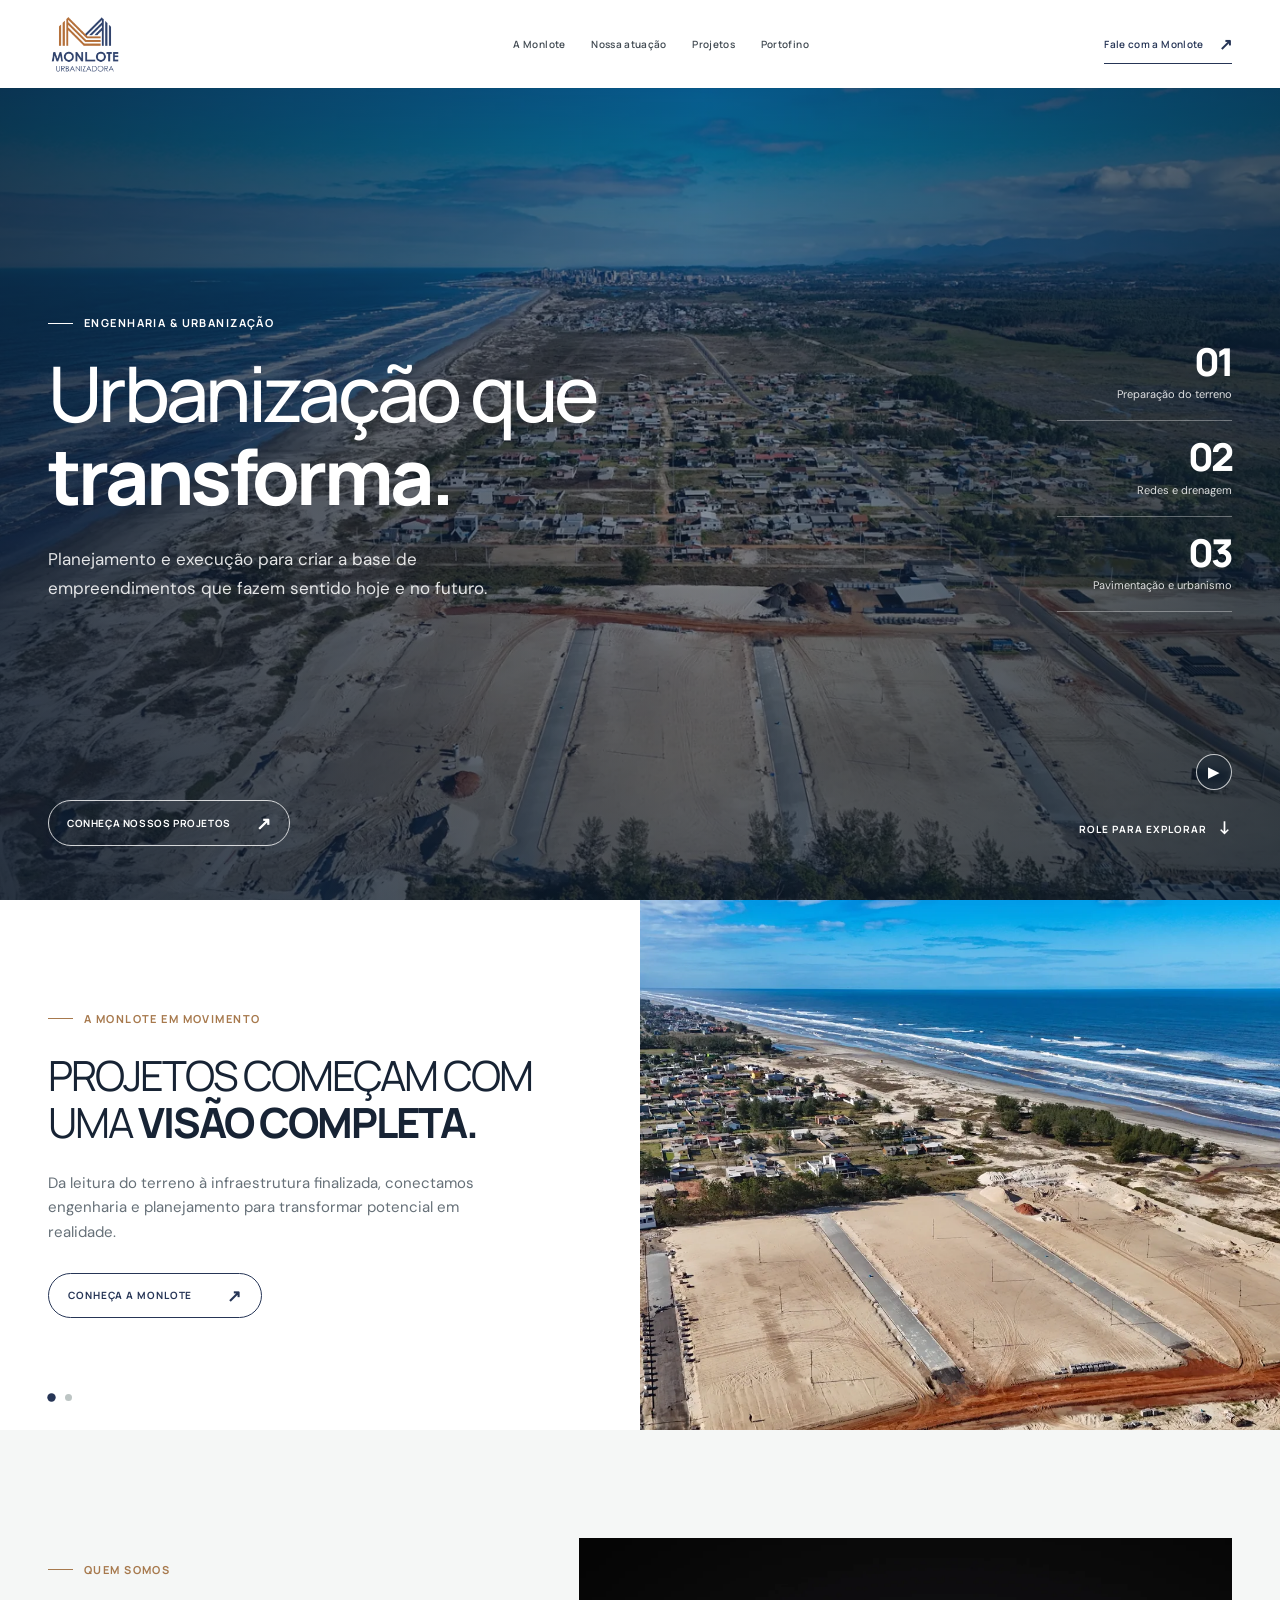
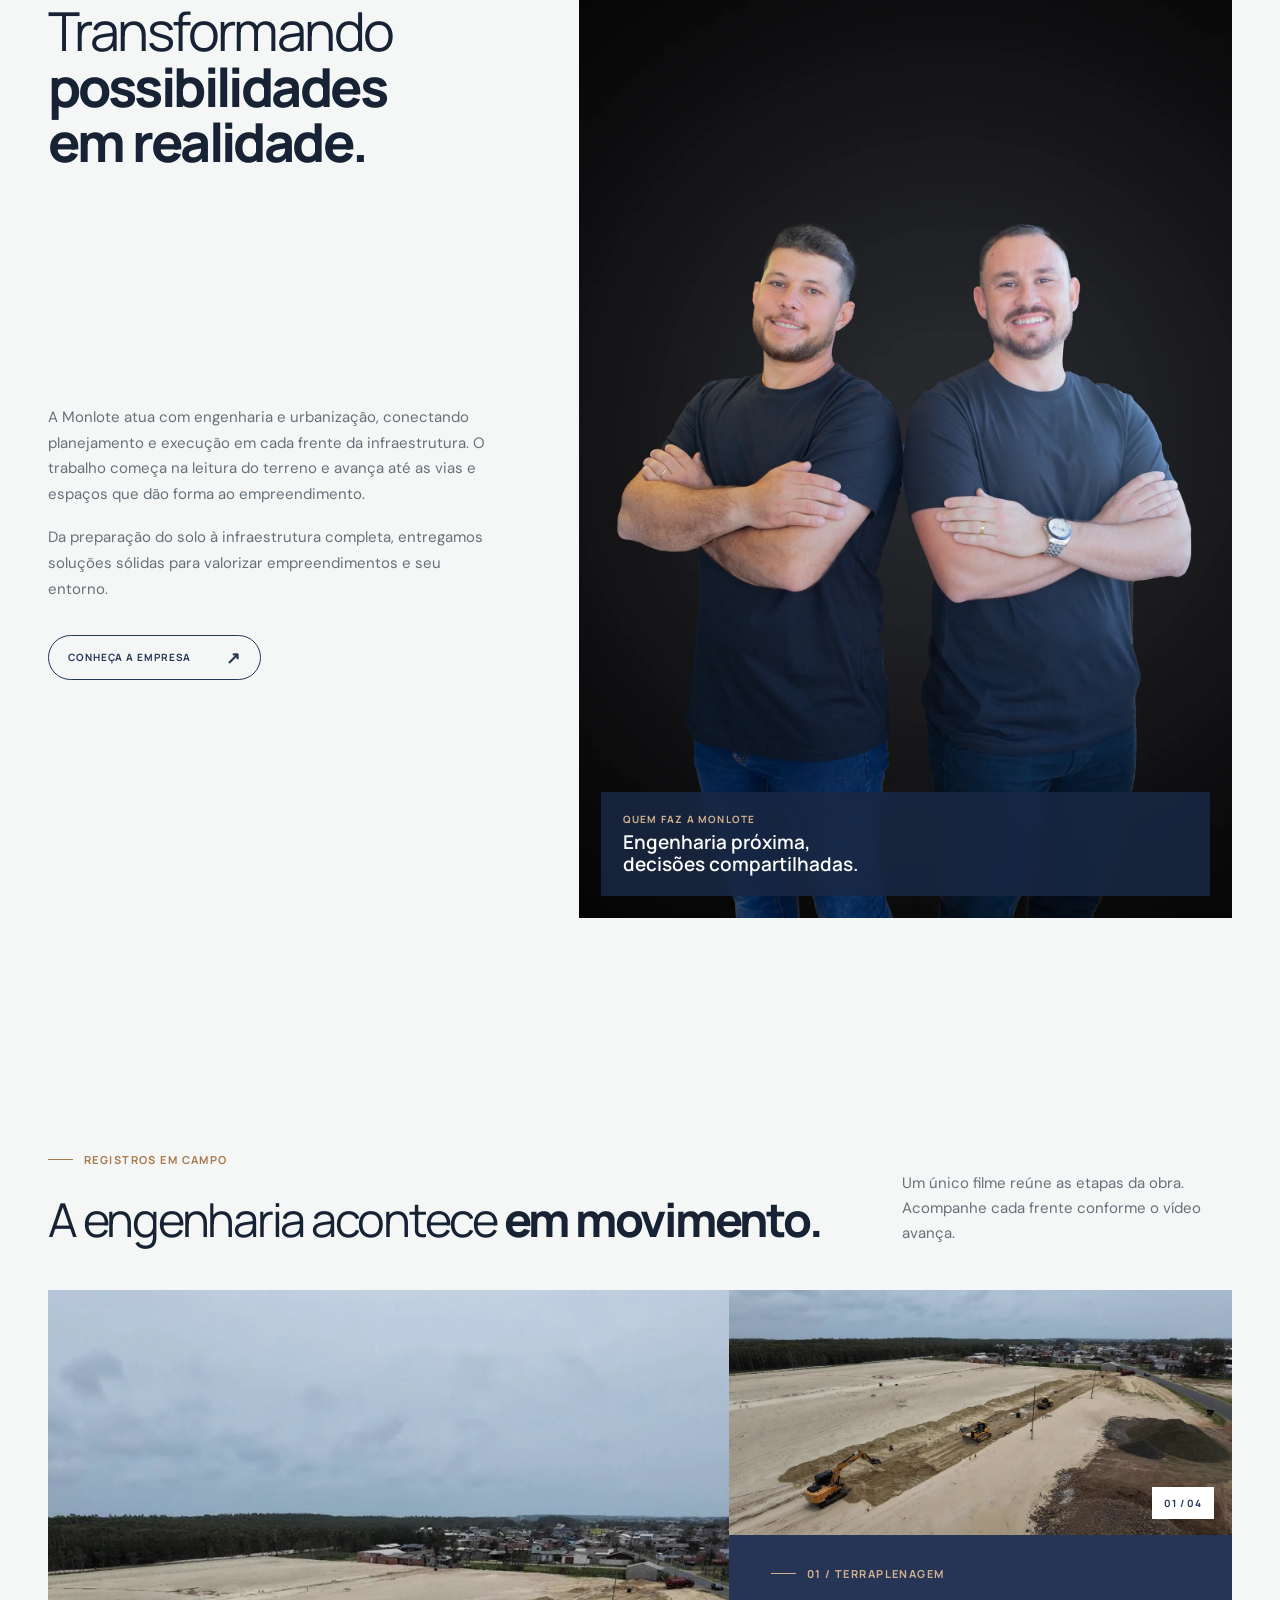
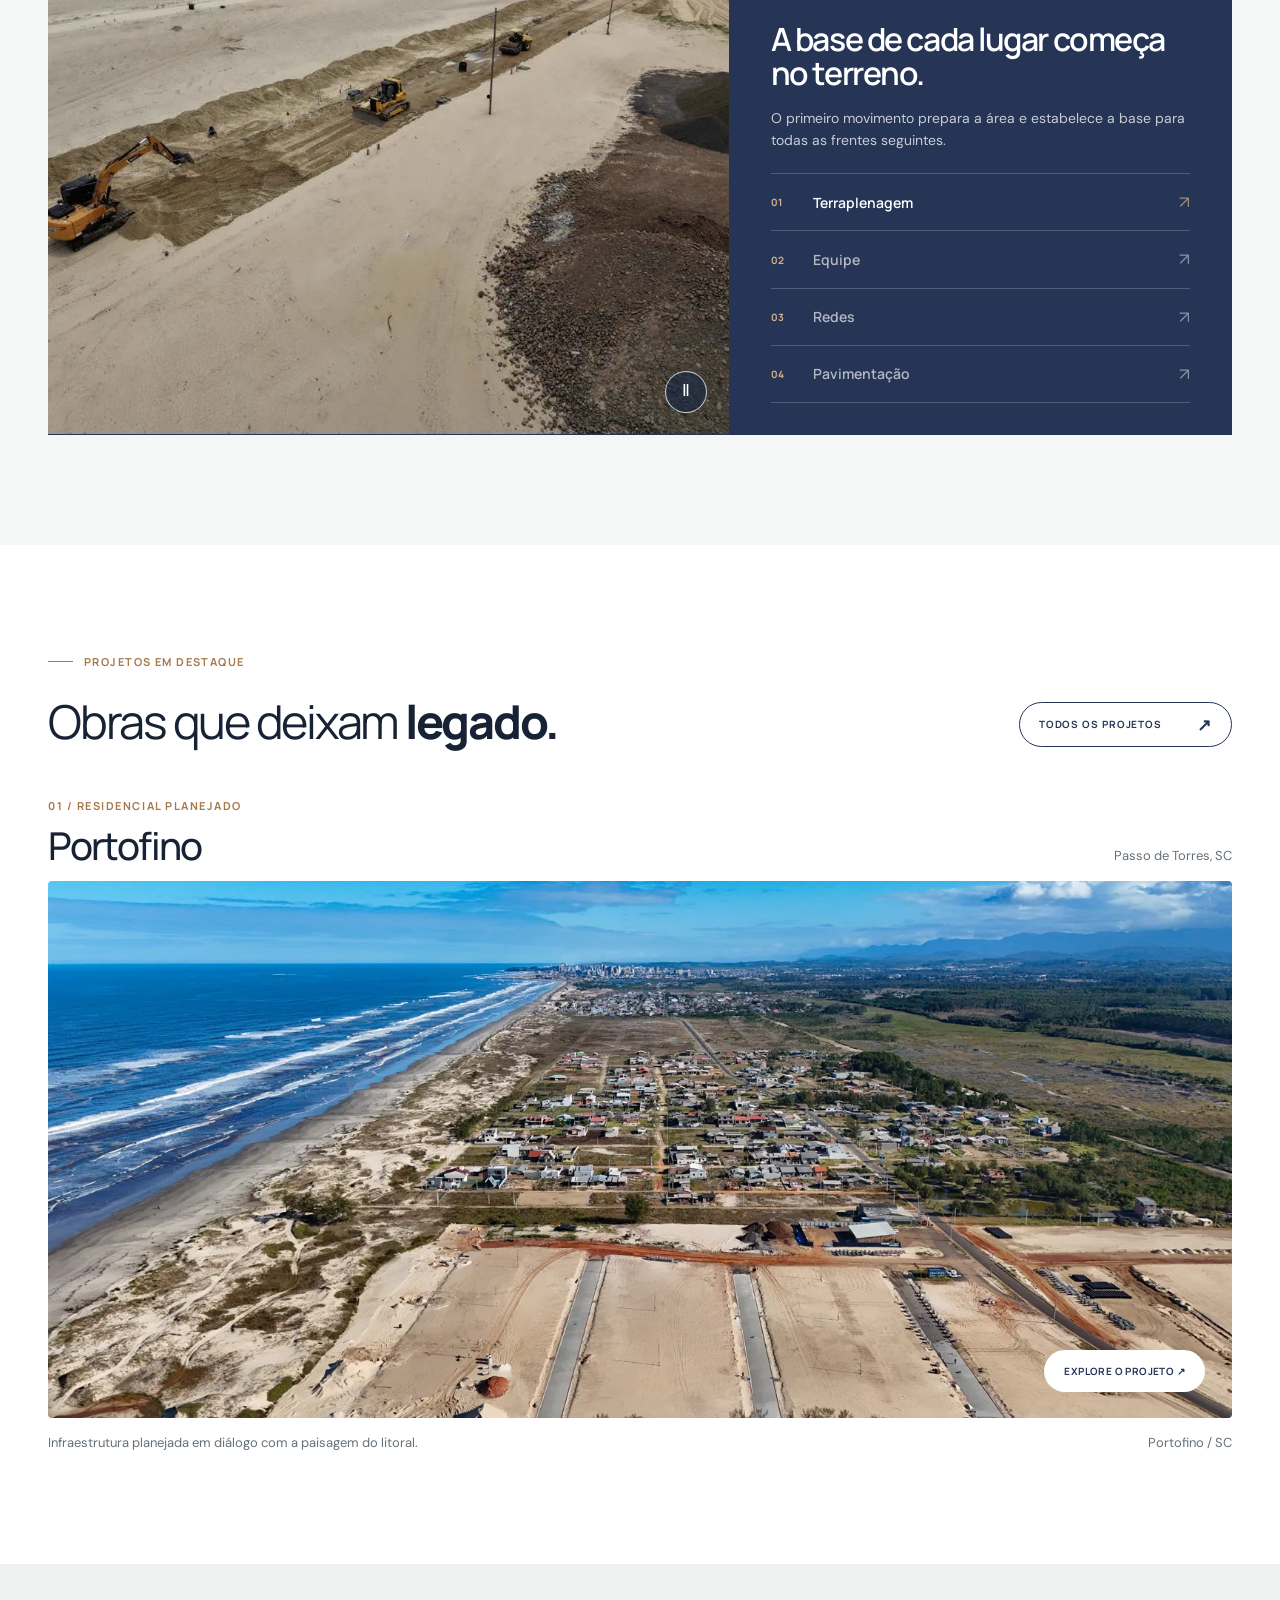
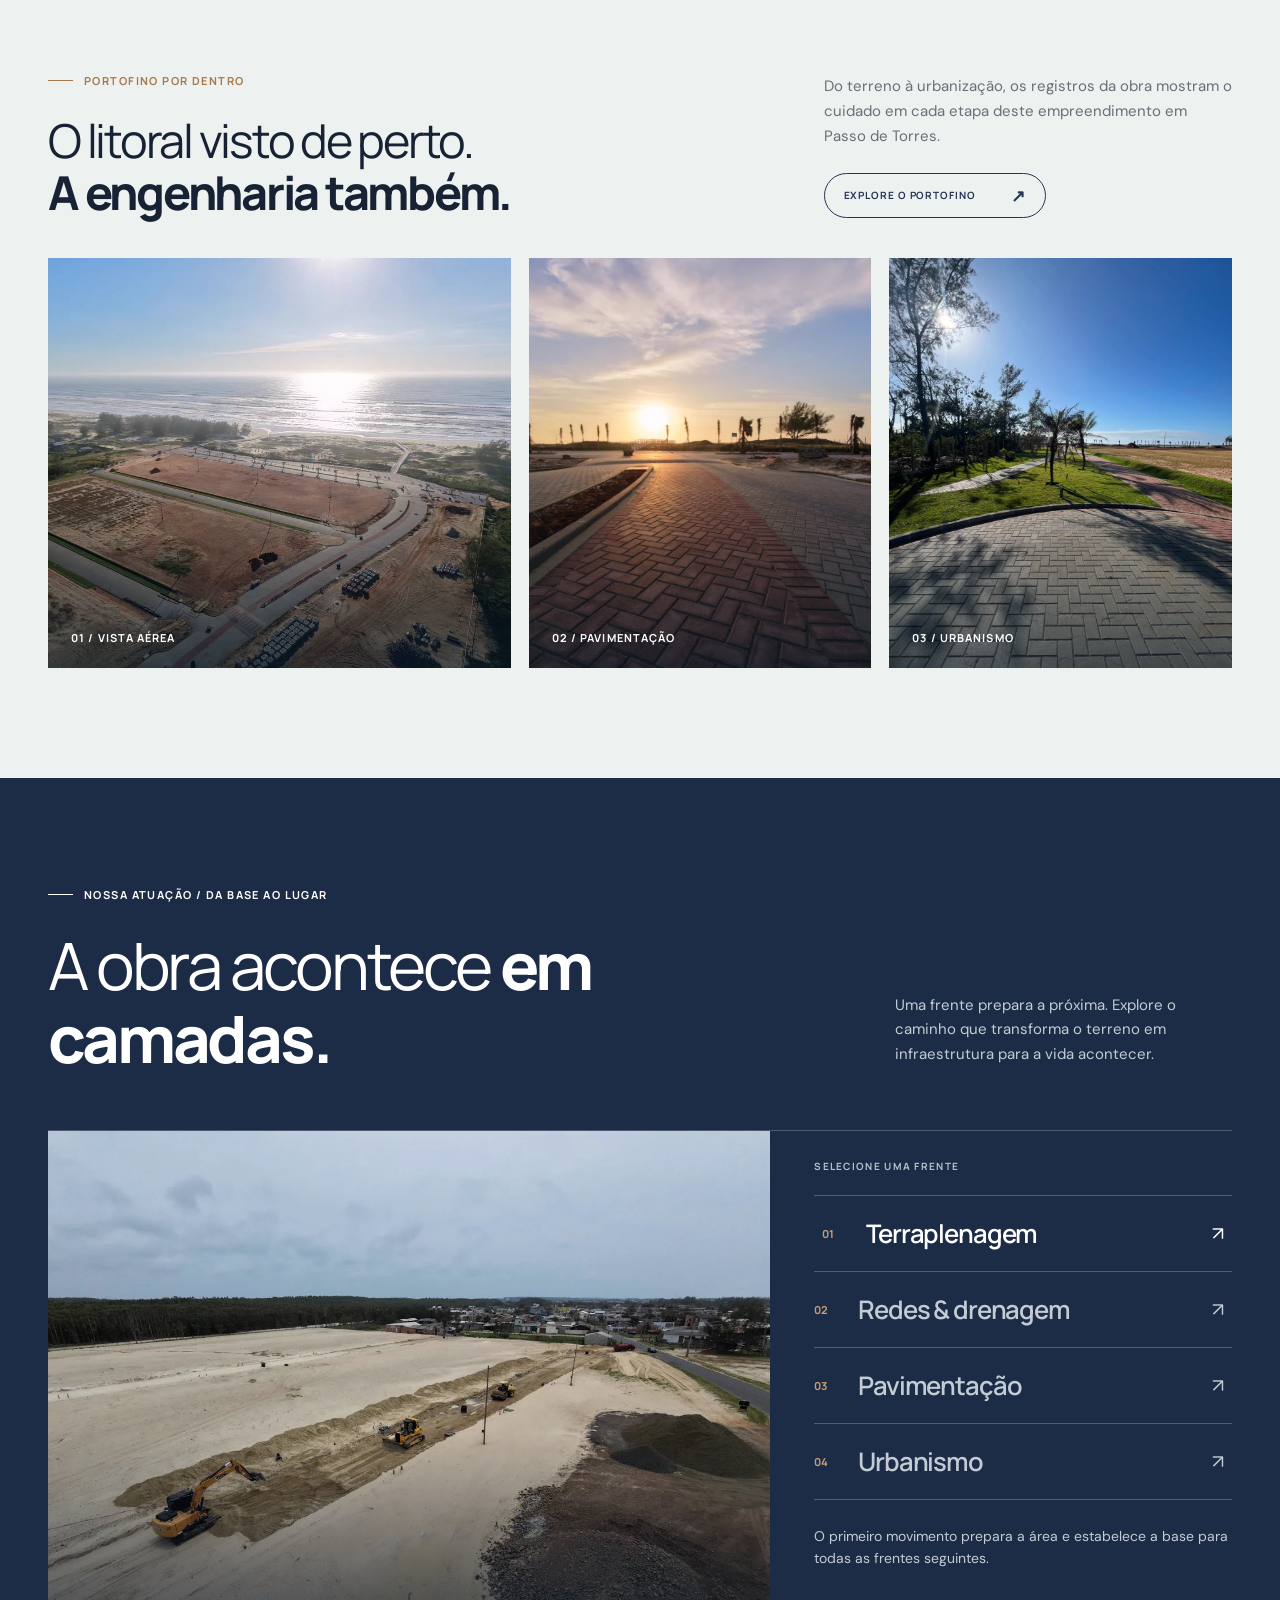
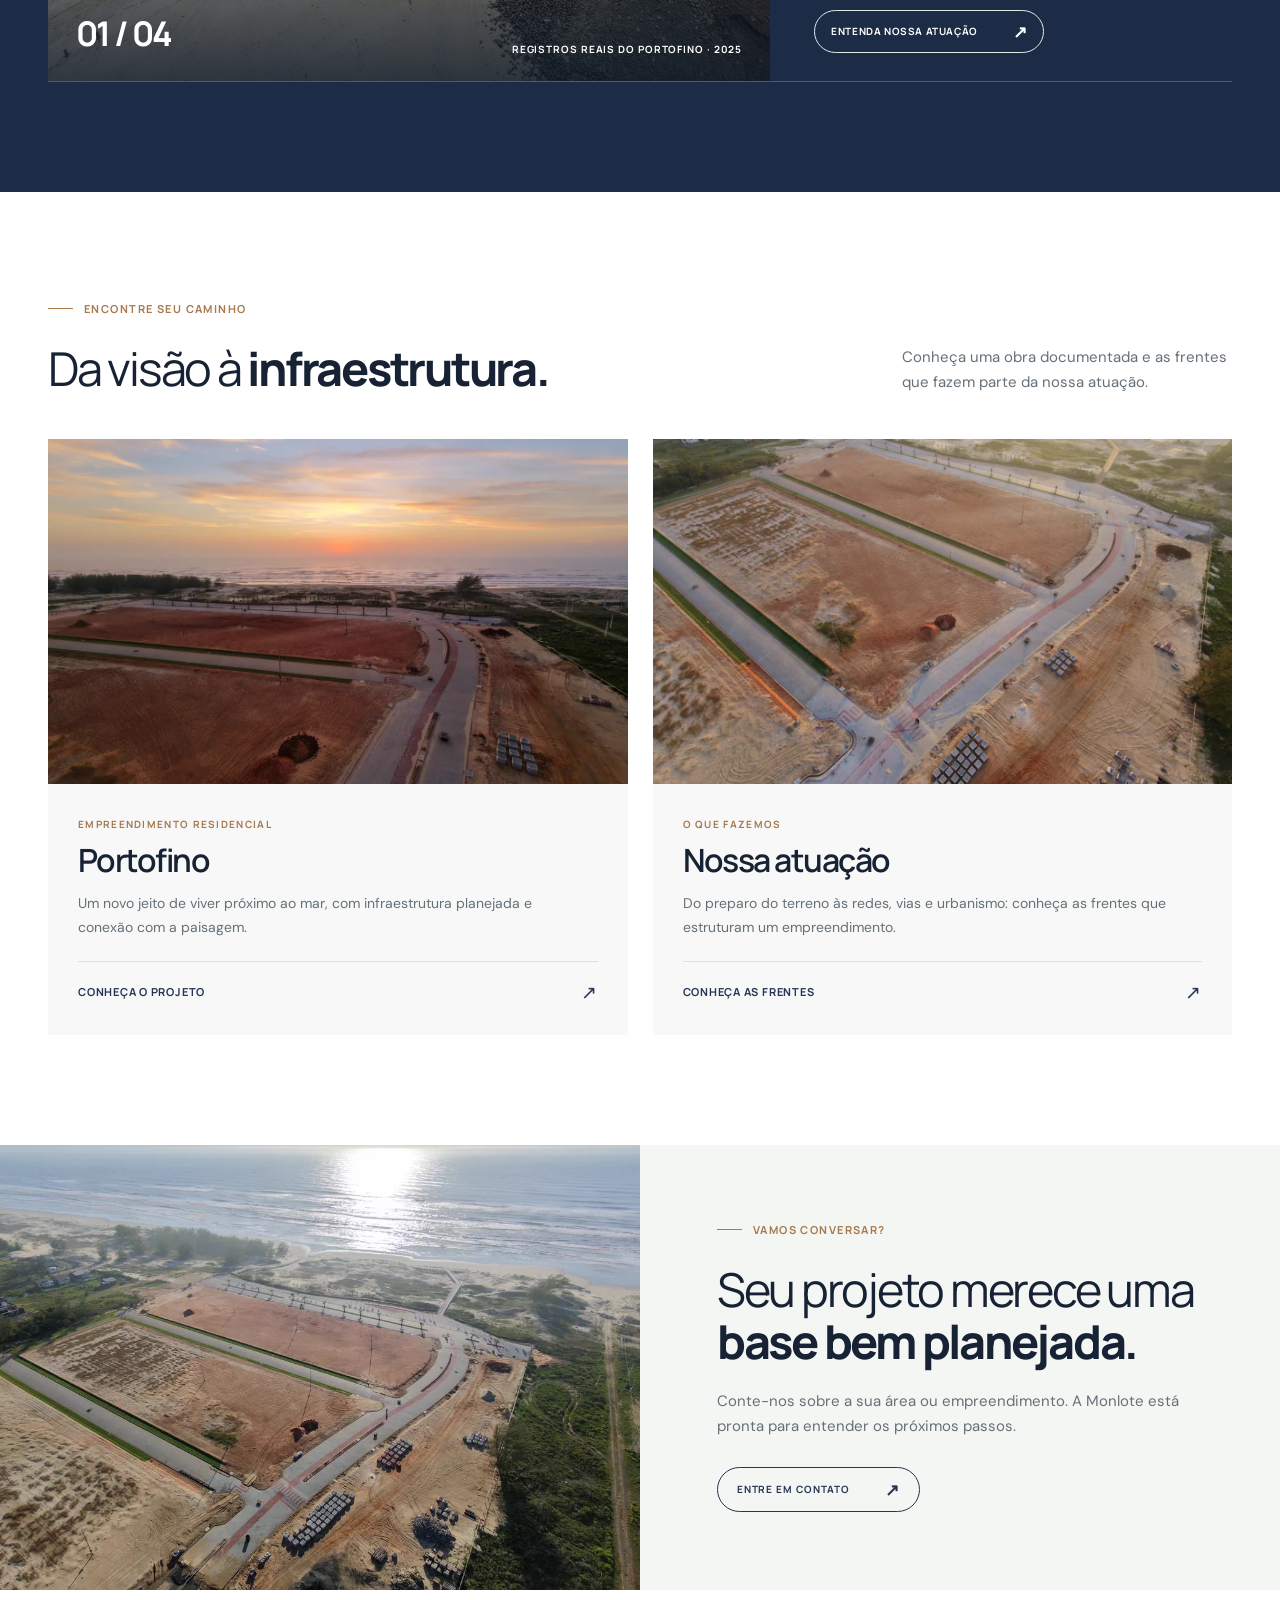
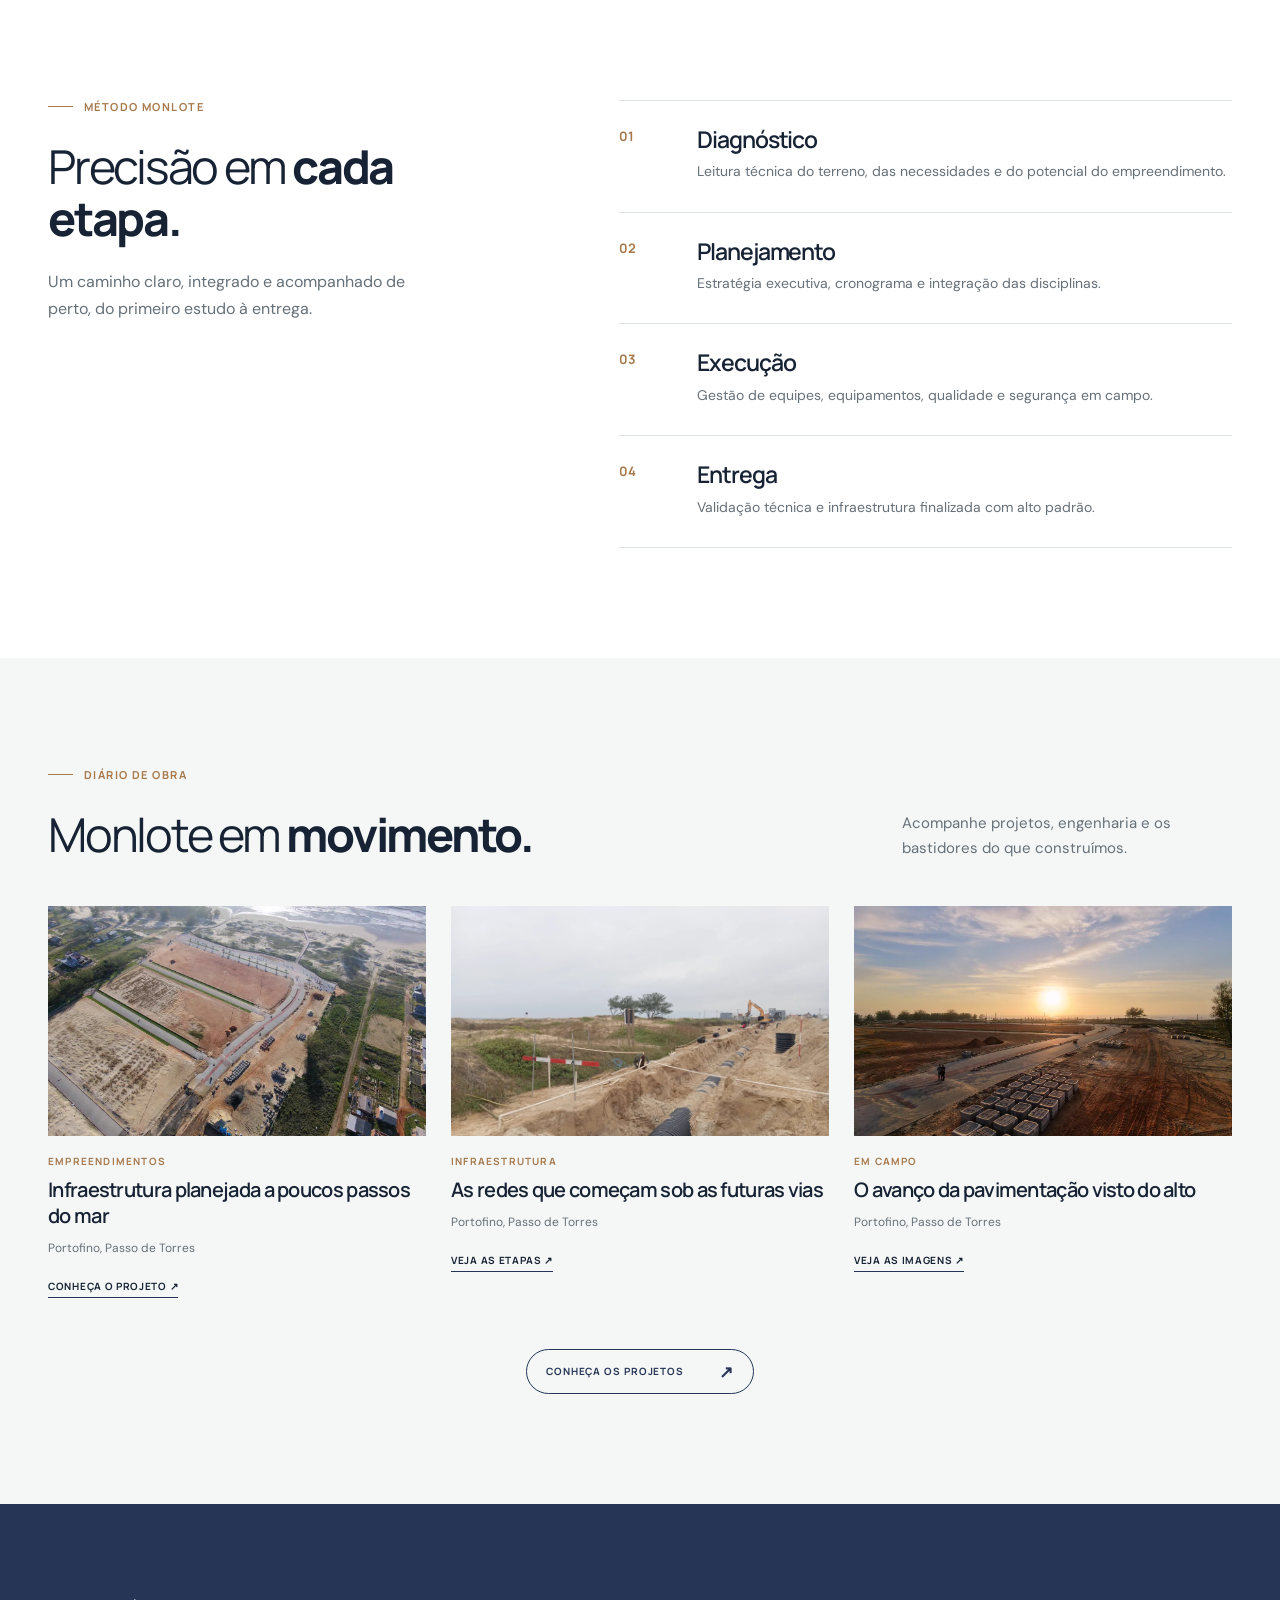
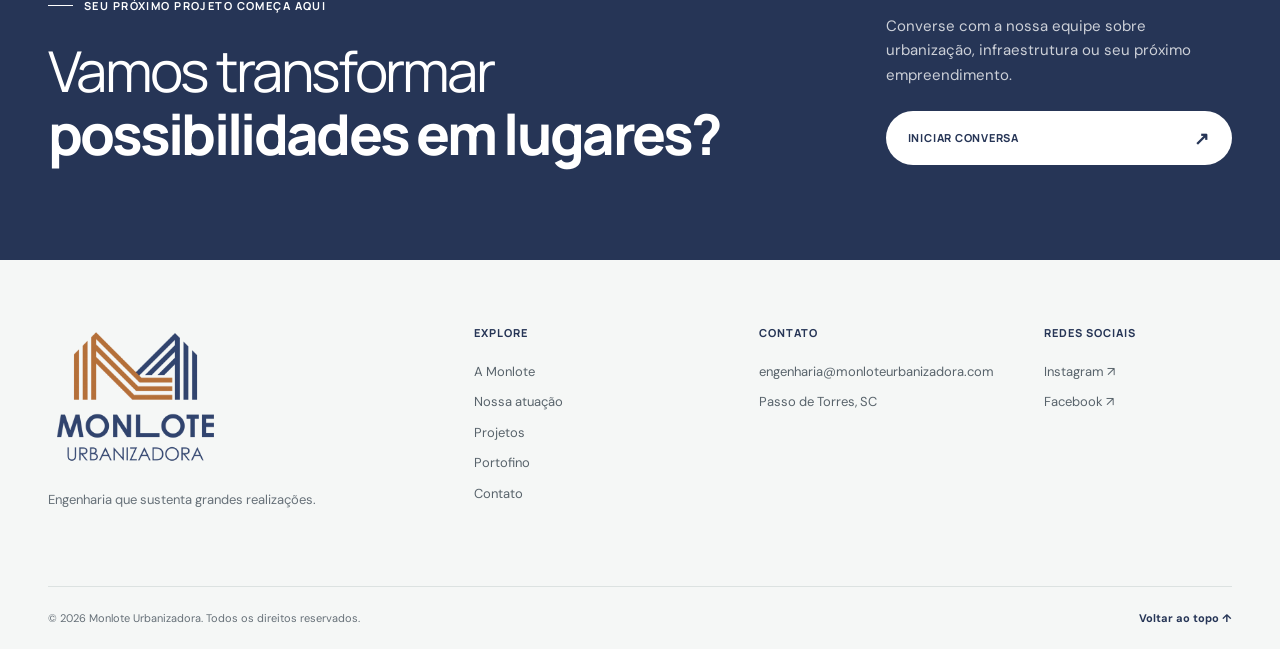
==== commit 78da7e07: "Atualiza compilado de obra e seção institucional" ====
--- a/index.html
+++ b/index.html
@@ -80,13 +80,35 @@
 
     <section class="about-section" id="sobre">
       <div class="content-shell">
-        <div class="about-grid">
+        <div class="about-grid about-grid-with-team">
           <div class="reveal"><p class="kicker">Quem somos</p><h2>Transformando <strong>possibilidades em realidade.</strong></h2></div>
           <div class="about-text reveal"><p>A Monlote atua com engenharia e urbanização, conectando planejamento e execução em cada frente da infraestrutura. O trabalho começa na leitura do terreno e avança até as vias e espaços que dão forma ao empreendimento.</p><p>Da preparação do solo à infraestrutura completa, entregamos soluções sólidas para valorizar empreendimentos e seu entorno.</p><a class="outline-button" href="empresa.html">Conheça a empresa <span aria-hidden="true">↗</span></a></div>
-        </div>
-      </div>
-    </section>
-
+          <div class="about-team-photo reveal"><img src="assets/equipe-monlote.webp" alt="Sócios da Monlote Urbanizadora" loading="lazy"><div><span>Quem faz a Monlote</span><strong>Engenharia próxima, decisões compartilhadas.</strong></div></div>
+        </div>
+      </div>
+    </section>
+
+    <section class="field-films section" id="em-campo" aria-labelledby="field-films-title">
+      <div class="content-shell">
+        <div class="section-head reveal">
+          <div><p class="kicker">Registros em campo</p><h2 id="field-films-title">A engenharia acontece <strong>em movimento.</strong></h2></div>
+          <p>Um único filme reúne as etapas da obra. Acompanhe cada frente conforme o vídeo avança.</p>
+        </div>
+        <div class="field-showcase reveal">
+          <div class="field-feature-media"><video id="field-feature-video" autoplay muted loop playsinline preload="metadata" poster="assets/portofino-solo-aereo.webp" aria-label="Compilado de registros da obra"><source src="assets/compilado-obra.mp4" type="video/mp4"></video><button class="field-feature-toggle" id="field-feature-toggle" type="button" aria-label="Pausar vídeo">Ⅱ</button></div>
+          <div class="field-feature-side">
+            <div class="field-stage-visual"><img id="field-stage-image" src="assets/portofino-solo-aereo.webp" alt="Terraplenagem vista do alto"><span id="field-stage-count">01 / 04</span></div>
+            <div class="field-feature-copy"><p class="kicker" id="field-feature-kicker">01 / Terraplenagem</p><h3 id="field-feature-title">A base de cada lugar começa no terreno.</h3><p id="field-feature-description">O primeiro movimento prepara a área e estabelece a base para todas as frentes seguintes.</p></div>
+            <div class="field-stage-list" role="tablist" aria-label="Etapas do compilado">
+              <button class="field-stage is-active" type="button" role="tab" aria-selected="true" data-field-stage data-stage-image="assets/portofino-solo-aereo.webp" data-stage-alt="Terraplenagem vista do alto" data-stage-kicker="01 / Terraplenagem" data-stage-title="A base de cada lugar começa no terreno." data-stage-description="O primeiro movimento prepara a área e estabelece a base para todas as frentes seguintes."><span>01</span><strong>Terraplenagem</strong><i aria-hidden="true">↗</i></button>
+              <button class="field-stage" type="button" role="tab" aria-selected="false" data-field-stage data-stage-image="assets/portofino-solo-campo.webp" data-stage-alt="Equipe trabalhando na preparação da área" data-stage-kicker="02 / Equipe" data-stage-title="É no campo que o planejamento ganha ritmo." data-stage-description="Equipe, equipamentos e acompanhamento próximo conectam cada decisão ao avanço da obra."><span>02</span><strong>Equipe</strong><i aria-hidden="true">↗</i></button>
+              <button class="field-stage" type="button" role="tab" aria-selected="false" data-field-stage data-stage-image="assets/portofino-redes-abertas.webp" data-stage-alt="Execução de redes de infraestrutura" data-stage-kicker="03 / Redes" data-stage-title="Infraestrutura que prepara as próximas etapas." data-stage-description="As redes de água, esgoto e drenagem entram no planejamento antes de as vias tomarem forma."><span>03</span><strong>Redes</strong><i aria-hidden="true">↗</i></button>
+              <button class="field-stage" type="button" role="tab" aria-selected="false" data-field-stage data-stage-image="assets/portofino-pavimento-obra-aerea.webp" data-stage-alt="Execução de pavimentação vista do alto" data-stage-kicker="04 / Pavimentação" data-stage-title="As vias dão forma ao novo lugar." data-stage-description="Depois da base e das redes, a pavimentação organiza os caminhos e revela o desenho do empreendimento."><span>04</span><strong>Pavimentação</strong><i aria-hidden="true">↗</i></button>
+            </div>
+          </div>
+        </div>
+      </div>
+    </section>
     <section class="featured section" id="projetos">
       <div class="content-shell">
         <div class="section-head reveal"><div><p class="kicker">Projetos em destaque</p><h2>Obras que deixam <strong>legado.</strong></h2></div><a class="outline-button" href="projetos.html">Todos os projetos <span aria-hidden="true">↗</span></a></div>
--- a/styles.css
+++ b/styles.css
@@ -435,3 +435,93 @@
 
 /* Enquadramento da foto vertical da rede de drenagem nos cards horizontais. */
 .project-stage-grid a:nth-child(2) img,.stage-card:nth-child(2) .stage-card-image img,.gallery-item[data-caption="Rede de drenagem"] img{object-position:center 68%}
+.field-films{background:var(--mist)}
+.field-films-grid{display:grid;grid-template-columns:repeat(4,1fr);gap:18px;margin-top:42px}
+.field-film{min-width:0}
+.field-film-media{aspect-ratio:9/13;overflow:hidden;background:var(--navy-deep)}
+.field-film-media video{display:block;width:100%;height:100%;object-fit:cover}
+.field-film-meta{display:flex;justify-content:space-between;gap:10px;margin-top:14px;color:var(--navy);font:700 10px/1.3 "Manrope",sans-serif;letter-spacing:.08em;text-transform:uppercase}
+.field-film-meta span:last-child{color:var(--copper)}
+@media(max-width:900px){.field-films-grid{grid-template-columns:repeat(2,1fr);gap:28px 16px}}
+@media(max-width:520px){.field-films-grid{grid-template-columns:1fr 1fr}.field-film-meta{display:block;font-size:9px}.field-film-meta span{display:block}.field-film-meta span:last-child{margin-top:4px}}
+.about-grid-with-team{grid-template-columns:.82fr 1fr .86fr;gap:6%}
+.about-team-photo{position:relative;min-height:390px;overflow:hidden;background:#11131a;color:#fff}
+.about-team-photo img{display:block;width:100%;height:100%;min-height:390px;object-fit:cover;object-position:center 20%}
+.about-team-photo>div{position:absolute;inset:auto 18px 18px;display:flex;flex-direction:column;gap:6px;padding:18px;background:rgba(25,40,68,.86);backdrop-filter:blur(5px)}
+.about-team-photo span{font:700 10px "Manrope",sans-serif;letter-spacing:.12em;text-transform:uppercase;color:#d2b28e}
+.about-team-photo strong{font:600 18px/1.15 "Manrope",sans-serif}
+.field-showcase{display:grid;grid-template-columns:1.3fr .7fr;background:#192844;color:#fff;min-height:520px;margin-top:42px}
+.field-feature-media{position:relative;min-height:520px;background:#101a2b}
+.field-feature-media video{display:block;width:100%;height:100%;object-fit:cover}
+.field-feature-toggle{position:absolute;right:22px;bottom:22px;width:42px;height:42px;border:1px solid rgba(255,255,255,.75);border-radius:50%;background:rgba(25,40,68,.65);color:#fff}
+.field-feature-copy{display:flex;flex-direction:column;justify-content:center;padding:55px clamp(25px,4vw,62px)}
+.field-feature-copy .kicker{color:#d2b28e}
+.field-feature-copy h3{font:600 clamp(28px,3vw,45px)/1.08 "Manrope",sans-serif;letter-spacing:-.045em;margin-top:18px}
+.field-feature-copy>p:not(.kicker){color:rgba(255,255,255,.75);font-size:15px;line-height:1.65;margin-top:22px}
+.field-feature-controls{display:flex;gap:10px;margin-top:34px}
+.field-arrow{width:42px;height:42px;border:1px solid rgba(255,255,255,.45);border-radius:50%;background:transparent;color:#fff;font-size:20px}
+.field-arrow:hover,.field-feature-toggle:hover{background:#fff;color:var(--navy)}
+.field-film-picker{display:grid;grid-template-columns:repeat(4,1fr);gap:18px;margin-top:18px}
+.field-film-thumb{display:block;padding:0;border:0;background:transparent;color:var(--navy);text-align:left;cursor:pointer}
+.field-film-thumb img{display:block;width:100%;height:170px;object-fit:cover;filter:saturate(.72);transition:filter .25s,transform .25s}
+.field-film-thumb span{display:block;margin-top:11px;font:700 10px "Manrope",sans-serif;letter-spacing:.08em;text-transform:uppercase}
+.field-film-thumb:hover img,.field-film-thumb.is-active img{filter:none;transform:translateY(-3px)}
+.field-film-thumb.is-active span{color:var(--copper)}
+.inside-team{display:grid;grid-template-columns:1fr 1fr;min-height:540px;background:var(--navy);color:#fff}
+.inside-team-image{min-height:540px;background:#11131a}
+.inside-team-image img{display:block;width:100%;height:100%;object-fit:cover;object-position:center 18%}
+.inside-team-copy{display:flex;flex-direction:column;justify-content:center;padding:70px clamp(28px,7vw,110px)}
+.inside-team-copy h2{font-size:clamp(35px,4vw,58px);max-width:560px}
+.inside-team-copy>p:not(.kicker){max-width:460px;color:rgba(255,255,255,.72);font-size:15px;line-height:1.65;margin-top:24px}
+@media(max-width:900px){.about-grid-with-team{grid-template-columns:1fr 1.1fr;gap:7%}.about-team-photo{grid-column:1/-1;min-height:420px}.about-team-photo img{min-height:420px}.field-showcase{grid-template-columns:1fr}.field-feature-media{min-height:480px}.field-feature-copy{min-height:300px}.inside-team{grid-template-columns:1fr}.inside-team-image{min-height:520px}}
+@media(max-width:700px){.about-grid-with-team{grid-template-columns:1fr;gap:5px}.about-team-photo{grid-column:auto;min-height:430px;margin-top:30px}.about-team-photo img{min-height:430px}.field-showcase{margin-top:30px}.field-feature-media{min-height:380px}.field-feature-copy{padding:42px 25px}.field-film-picker{grid-template-columns:repeat(2,1fr);gap:25px 14px}.field-film-thumb img{height:150px}.inside-team-image{min-height:430px}.inside-team-copy{padding:60px 20px 70px}}
+
+.field-showcase{display:grid;grid-template-columns:minmax(0,1.15fr) minmax(380px,.85fr);background:var(--navy);color:#fff;min-height:620px;margin-top:42px}
+.field-feature-media{position:relative;min-height:620px;background:#101a2b}
+.field-feature-media video{display:block;width:100%;height:100%;object-fit:cover}
+.field-feature-side{display:flex;flex-direction:column;min-width:0}
+.field-stage-visual{position:relative;height:245px;overflow:hidden;background:#111a29}
+.field-stage-visual img{display:block;width:100%;height:100%;object-fit:cover;transition:opacity .25s}
+.field-stage-visual span{position:absolute;right:18px;bottom:16px;padding:9px 12px;background:#fff;color:var(--navy);font:700 10px "Manrope",sans-serif;letter-spacing:.08em}
+.field-feature-copy{padding:32px 42px 22px}
+.field-feature-copy .kicker{color:#d2b28e}
+.field-feature-copy h3{font:600 clamp(27px,2.5vw,42px)/1.08 "Manrope",sans-serif;letter-spacing:-.045em;margin-top:14px}
+.field-feature-copy>p:not(.kicker){color:rgba(255,255,255,.75);font-size:14px;line-height:1.6;margin-top:16px}
+.field-feature-toggle{position:absolute;right:22px;bottom:22px;width:42px;height:42px;border:1px solid rgba(255,255,255,.75);border-radius:50%;background:rgba(25,40,68,.65);color:#fff}
+.field-feature-toggle:hover{background:#fff;color:var(--navy)}
+.field-stage-list{margin:0 42px 32px;border-top:1px solid rgba(255,255,255,.2)}
+.field-stage{display:grid;grid-template-columns:34px 1fr 24px;align-items:center;gap:8px;width:100%;padding:14px 0;border:0;border-bottom:1px solid rgba(255,255,255,.2);background:transparent;color:rgba(255,255,255,.65);text-align:left;cursor:pointer}
+.field-stage span{font:700 10px "Manrope",sans-serif;color:#d2b28e}
+.field-stage strong{font:600 14px "Manrope",sans-serif}
+.field-stage i{font-style:normal;font-size:17px;text-align:right;opacity:.7}
+.field-stage:hover,.field-stage.is-active{color:#fff}
+.field-stage.is-active strong{color:#fff}
+.field-stage.is-active i{color:#d2b28e}
+@media(max-width:1050px){.field-showcase{grid-template-columns:minmax(0,1fr) minmax(320px,.85fr)}.field-feature-copy{padding-left:28px;padding-right:28px}.field-stage-list{margin-left:28px;margin-right:28px}}
+@media(max-width:900px){.field-showcase{grid-template-columns:1fr;min-height:0}.field-feature-media{min-height:480px}.field-stage-visual{height:300px}.field-feature-copy{padding:42px 25px 24px}.field-stage-list{margin:0 25px 30px}}
+@media(max-width:700px){.field-showcase{margin-top:30px}.field-feature-media{min-height:380px}.field-stage-visual{height:230px}.field-feature-copy{padding:34px 20px 22px}.field-stage-list{margin:0 20px 24px}}
+
+@media(min-width:901px){
+  .about-section{padding:108px 0 125px}
+  .about-grid-with-team{grid-template-columns:minmax(230px,.78fr) minmax(360px,1.12fr) minmax(300px,.9fr);align-items:stretch;gap:clamp(28px,4vw,64px);padding-top:58px}
+  .about-grid-with-team>div:first-child{padding-top:22px}
+  .about-grid-with-team h2{max-width:360px;font-size:clamp(42px,4.2vw,66px);line-height:1.03}
+  .about-grid-with-team .about-text{display:flex;flex-direction:column;justify-content:center;padding:28px 0 20px;max-width:500px}
+  .about-grid-with-team .about-text p{max-width:460px;font-size:15px;line-height:1.7}
+  .about-grid-with-team .about-text .outline-button{align-self:flex-start;margin-top:18px}
+  .about-team-photo{align-self:stretch;min-height:560px;max-height:620px}
+  .about-team-photo img{min-height:560px;object-position:center 16%}
+  .about-team-photo>div{inset:auto 20px 20px;padding:19px 20px}
+  .about-team-photo strong{font-size:19px;max-width:250px}
+}
+
+@media(min-width:901px){
+  .about-grid-with-team{grid-template-columns:minmax(280px,.82fr) minmax(0,1.18fr);grid-template-areas:"intro photo" "copy photo";align-items:stretch;column-gap:clamp(42px,6vw,96px);row-gap:22px;padding-top:58px}
+  .about-grid-with-team>div:first-child{grid-area:intro;padding:25px 0 0}
+  .about-grid-with-team .about-text{grid-area:copy;display:flex;flex-direction:column;justify-content:flex-start;padding:12px 0 36px;max-width:570px}
+  .about-grid-with-team .about-text p{max-width:540px;font-size:15px;line-height:1.72}
+  .about-grid-with-team .about-text .outline-button{align-self:flex-start;margin-top:16px}
+  .about-team-photo{grid-area:photo;align-self:stretch;min-height:650px;max-height:none}
+  .about-team-photo img{min-height:650px;object-position:center 15%}
+  .about-team-photo>div{inset:auto 22px 22px;padding:20px 22px}
+}
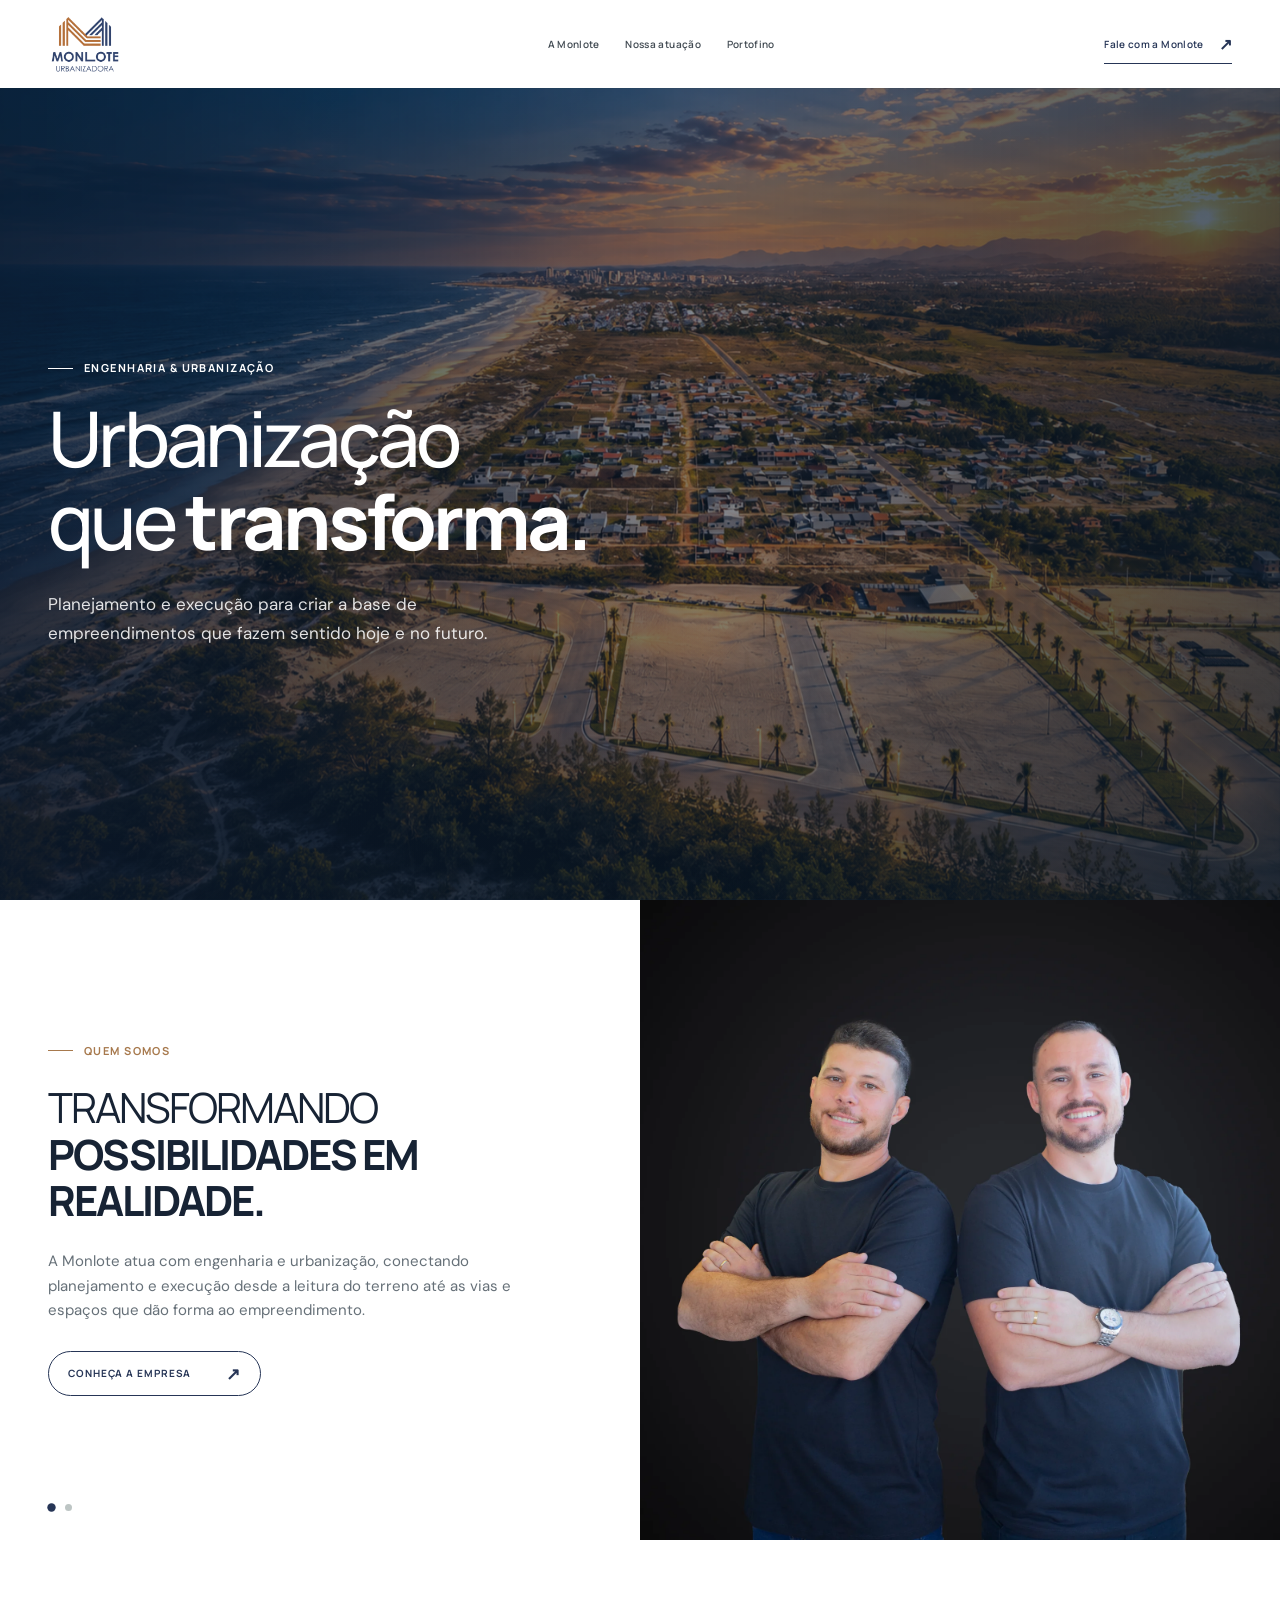
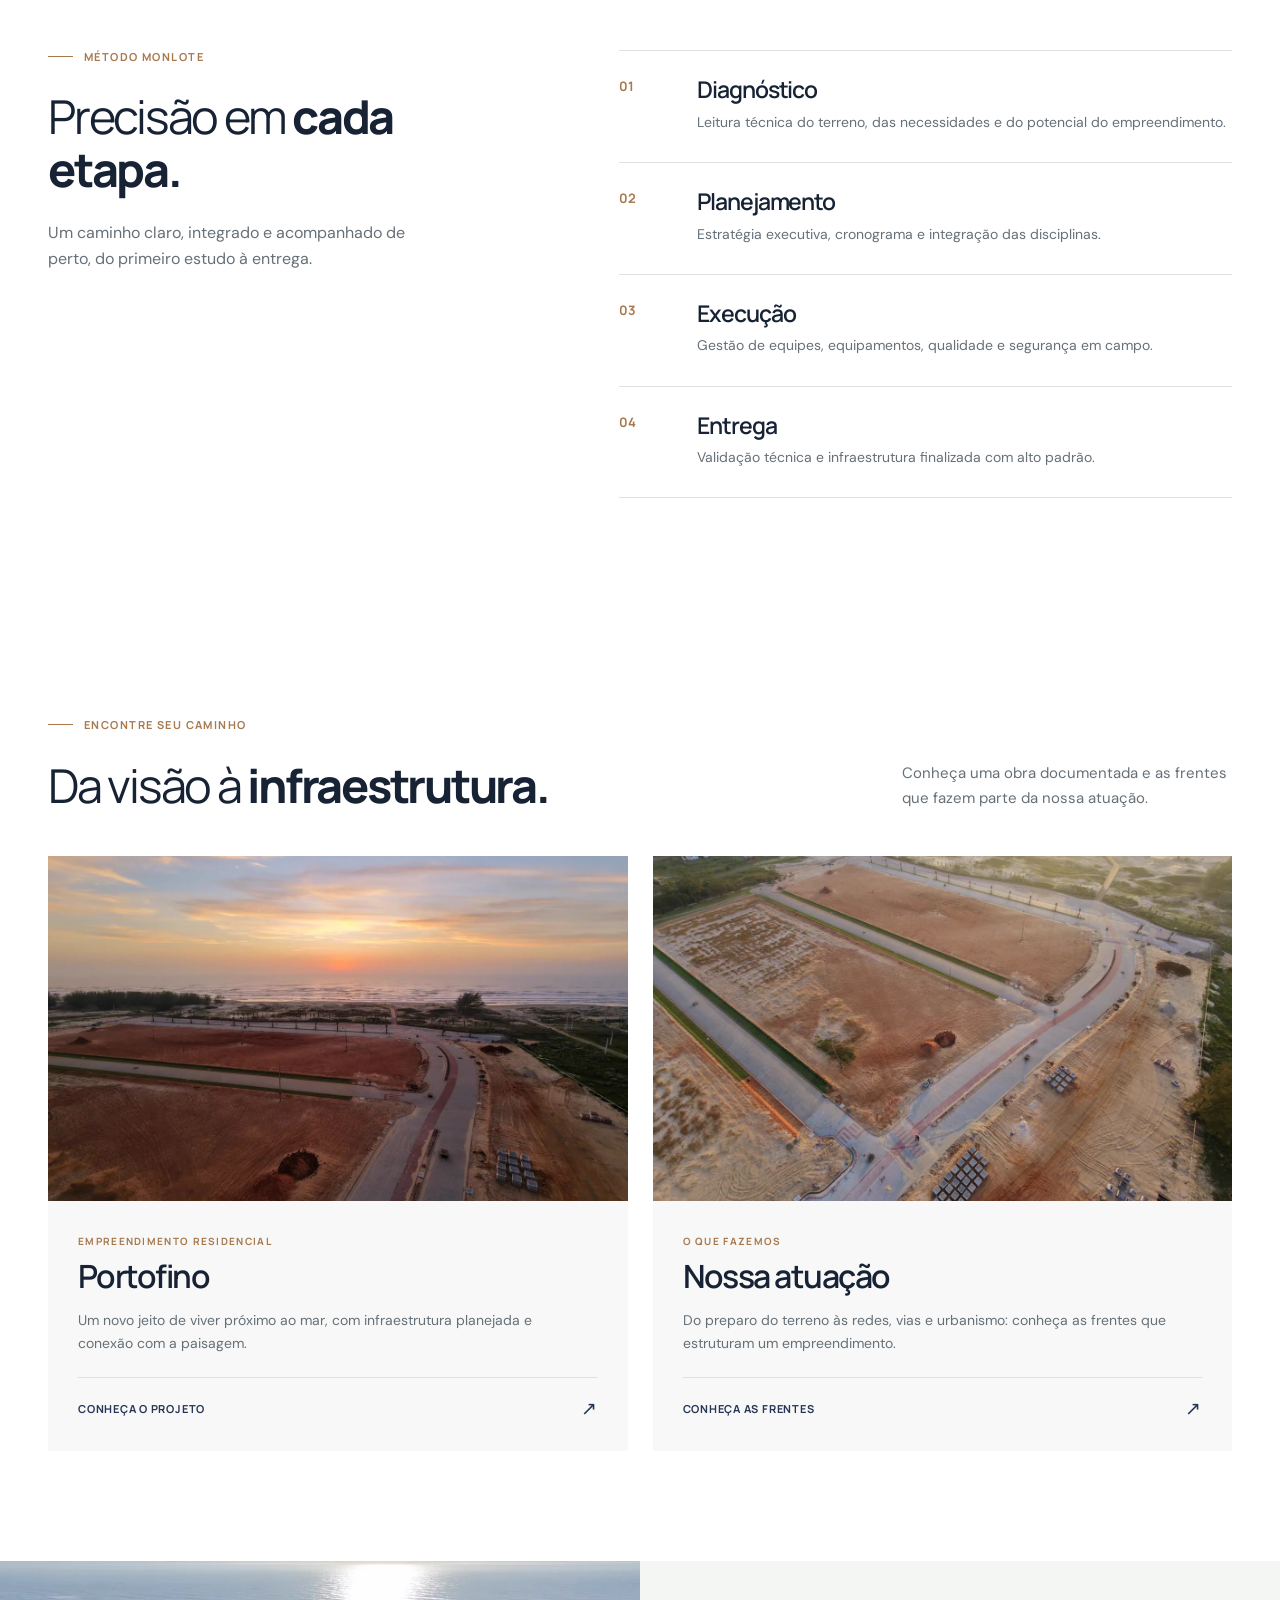
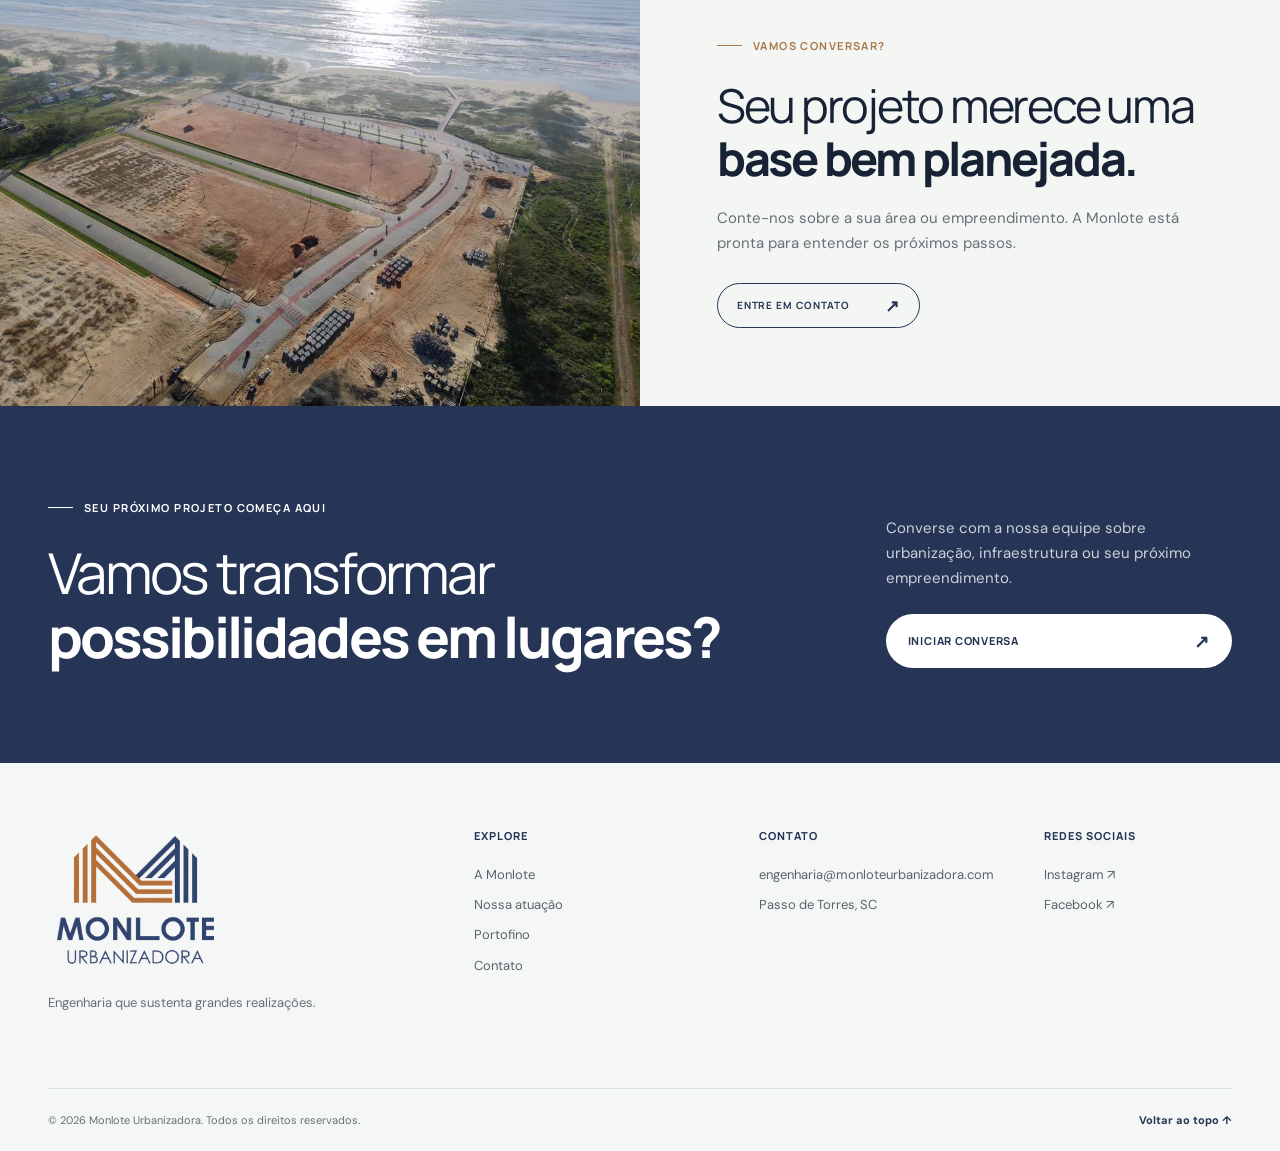
==== commit fe3a327d: "Atualiza estrutura e conteúdo do site Monlote" ====
--- a/index.html
+++ b/index.html
@@ -20,48 +20,38 @@
       <nav class="desktop-nav" aria-label="Navegação principal">
         <a href="empresa.html">A Monlote</a>
         <a href="atuacao.html">Nossa atuação</a>
-        <a href="projetos.html">Projetos</a>
         <a href="portofino.html">Portofino</a>
       </nav>
       <a class="header-contact" href="contato.html">Fale com a Monlote <span aria-hidden="true">↗</span></a>
       <button class="menu-toggle" type="button" aria-expanded="false" aria-controls="mobile-nav" aria-label="Abrir menu"><span></span><span></span></button>
     </div>
     <nav class="mobile-nav" id="mobile-nav" aria-label="Navegação móvel">
-      <a href="empresa.html">A Monlote</a><a href="atuacao.html">Nossa atuação</a><a href="projetos.html">Projetos</a><a href="portofino.html">Portofino</a><a href="contato.html">Fale com a Monlote ↗</a>
+      <a href="empresa.html">A Monlote</a><a href="atuacao.html">Nossa atuação</a><a href="portofino.html">Portofino</a><a href="contato.html">Fale com a Monlote ↗</a>
     </nav>
   </header>
 
   <main id="conteudo">
     <section class="hero" id="inicio" aria-labelledby="hero-title">
-      <img class="hero-image" src="assets/portofino-litoral.webp" alt="Vista aérea do Portofino e do litoral de Passo de Torres" fetchpriority="high">
-      <video class="hero-video" autoplay muted loop playsinline preload="metadata" poster="assets/portofino-litoral.webp" aria-hidden="true"><source src="assets/portofino-home.mp4" type="video/mp4"></video>
+      <img class="hero-image" src="assets/hero-monlote-montagem.png" alt="Montagem aérea do Portofino, entre o litoral e as vias urbanizadas" fetchpriority="high">
       <div class="hero-tint"></div>
       <div class="hero-inner">
         <div class="hero-copy">
           <p class="kicker kicker-light"><span class="kicker-line"></span> Engenharia &amp; urbanização</p>
-          <h1 id="hero-title">Urbanização que <span class="hero-changing" data-hero-word>transforma.</span></h1>
+          <h1 id="hero-title">Urbanização <span class="hero-line">que <span class="hero-changing" data-hero-word>transforma.</span></span></h1>
           <p>Planejamento e execução para criar a base de empreendimentos que fazem sentido hoje e no futuro.</p>
         </div>
-        <div class="hero-numbers" aria-label="Frentes da infraestrutura">
-          <div><strong>01</strong><small>Preparação do terreno</small></div>
-          <div><strong>02</strong><small>Redes e drenagem</small></div>
-          <div><strong>03</strong><small>Pavimentação e urbanismo</small></div>
-        </div>
-        <a class="hero-pill" href="projetos.html">Conheça nossos projetos <span aria-hidden="true">↗</span></a>
-        <button class="hero-video-toggle" type="button" aria-label="Pausar vídeo de fundo">Ⅱ</button>
-        <a class="hero-scroll" href="#destaque">Role para explorar <span aria-hidden="true">↓</span></a>
       </div>
     </section>
 
     <section class="story" id="destaque" aria-labelledby="story-heading">
       <div class="story-slide is-active" data-story-slide>
         <div class="story-copy">
-          <p class="kicker">A Monlote em movimento</p>
-          <h2 id="story-heading">Projetos começam com uma <strong>visão completa.</strong></h2>
-          <p>Da leitura do terreno à infraestrutura finalizada, conectamos engenharia e planejamento para transformar potencial em realidade.</p>
-          <a class="outline-button" href="empresa.html">Conheça a Monlote <span aria-hidden="true">↗</span></a>
+          <p class="kicker">Quem somos</p>
+          <h2 id="story-heading">Transformando <strong>possibilidades em realidade.</strong></h2>
+          <p>A Monlote atua com engenharia e urbanização, conectando planejamento e execução desde a leitura do terreno até as vias e espaços que dão forma ao empreendimento.</p>
+          <a class="outline-button" href="empresa.html">Conheça a empresa <span aria-hidden="true">↗</span></a>
         </div>
-        <div class="story-visual"><img src="assets/portofino-implantacao.webp" alt="Vista aérea da implantação do Portofino junto ao litoral" loading="lazy"></div>
+        <div class="story-visual"><img src="assets/equipe-monlote.webp" alt="Sócios da Monlote Urbanizadora" loading="lazy"></div>
       </div>
       <div class="story-slide" data-story-slide hidden>
         <div class="story-copy">
@@ -78,84 +68,14 @@
       </div>
     </section>
 
-    <section class="about-section" id="sobre">
-      <div class="content-shell">
-        <div class="about-grid about-grid-with-team">
-          <div class="reveal"><p class="kicker">Quem somos</p><h2>Transformando <strong>possibilidades em realidade.</strong></h2></div>
-          <div class="about-text reveal"><p>A Monlote atua com engenharia e urbanização, conectando planejamento e execução em cada frente da infraestrutura. O trabalho começa na leitura do terreno e avança até as vias e espaços que dão forma ao empreendimento.</p><p>Da preparação do solo à infraestrutura completa, entregamos soluções sólidas para valorizar empreendimentos e seu entorno.</p><a class="outline-button" href="empresa.html">Conheça a empresa <span aria-hidden="true">↗</span></a></div>
-          <div class="about-team-photo reveal"><img src="assets/equipe-monlote.webp" alt="Sócios da Monlote Urbanizadora" loading="lazy"><div><span>Quem faz a Monlote</span><strong>Engenharia próxima, decisões compartilhadas.</strong></div></div>
-        </div>
-      </div>
-    </section>
-
-    <section class="field-films section" id="em-campo" aria-labelledby="field-films-title">
-      <div class="content-shell">
-        <div class="section-head reveal">
-          <div><p class="kicker">Registros em campo</p><h2 id="field-films-title">A engenharia acontece <strong>em movimento.</strong></h2></div>
-          <p>Um único filme reúne as etapas da obra. Acompanhe cada frente conforme o vídeo avança.</p>
-        </div>
-        <div class="field-showcase reveal">
-          <div class="field-feature-media"><video id="field-feature-video" autoplay muted loop playsinline preload="metadata" poster="assets/portofino-solo-aereo.webp" aria-label="Compilado de registros da obra"><source src="assets/compilado-obra.mp4" type="video/mp4"></video><button class="field-feature-toggle" id="field-feature-toggle" type="button" aria-label="Pausar vídeo">Ⅱ</button></div>
-          <div class="field-feature-side">
-            <div class="field-stage-visual"><img id="field-stage-image" src="assets/portofino-solo-aereo.webp" alt="Terraplenagem vista do alto"><span id="field-stage-count">01 / 04</span></div>
-            <div class="field-feature-copy"><p class="kicker" id="field-feature-kicker">01 / Terraplenagem</p><h3 id="field-feature-title">A base de cada lugar começa no terreno.</h3><p id="field-feature-description">O primeiro movimento prepara a área e estabelece a base para todas as frentes seguintes.</p></div>
-            <div class="field-stage-list" role="tablist" aria-label="Etapas do compilado">
-              <button class="field-stage is-active" type="button" role="tab" aria-selected="true" data-field-stage data-stage-image="assets/portofino-solo-aereo.webp" data-stage-alt="Terraplenagem vista do alto" data-stage-kicker="01 / Terraplenagem" data-stage-title="A base de cada lugar começa no terreno." data-stage-description="O primeiro movimento prepara a área e estabelece a base para todas as frentes seguintes."><span>01</span><strong>Terraplenagem</strong><i aria-hidden="true">↗</i></button>
-              <button class="field-stage" type="button" role="tab" aria-selected="false" data-field-stage data-stage-image="assets/portofino-solo-campo.webp" data-stage-alt="Equipe trabalhando na preparação da área" data-stage-kicker="02 / Equipe" data-stage-title="É no campo que o planejamento ganha ritmo." data-stage-description="Equipe, equipamentos e acompanhamento próximo conectam cada decisão ao avanço da obra."><span>02</span><strong>Equipe</strong><i aria-hidden="true">↗</i></button>
-              <button class="field-stage" type="button" role="tab" aria-selected="false" data-field-stage data-stage-image="assets/portofino-redes-abertas.webp" data-stage-alt="Execução de redes de infraestrutura" data-stage-kicker="03 / Redes" data-stage-title="Infraestrutura que prepara as próximas etapas." data-stage-description="As redes de água, esgoto e drenagem entram no planejamento antes de as vias tomarem forma."><span>03</span><strong>Redes</strong><i aria-hidden="true">↗</i></button>
-              <button class="field-stage" type="button" role="tab" aria-selected="false" data-field-stage data-stage-image="assets/portofino-pavimento-obra-aerea.webp" data-stage-alt="Execução de pavimentação vista do alto" data-stage-kicker="04 / Pavimentação" data-stage-title="As vias dão forma ao novo lugar." data-stage-description="Depois da base e das redes, a pavimentação organiza os caminhos e revela o desenho do empreendimento."><span>04</span><strong>Pavimentação</strong><i aria-hidden="true">↗</i></button>
-            </div>
-          </div>
-        </div>
-      </div>
-    </section>
-    <section class="featured section" id="projetos">
-      <div class="content-shell">
-        <div class="section-head reveal"><div><p class="kicker">Projetos em destaque</p><h2>Obras que deixam <strong>legado.</strong></h2></div><a class="outline-button" href="projetos.html">Todos os projetos <span aria-hidden="true">↗</span></a></div>
-        <div class="feature-slide is-active" data-feature-slide>
-          <div class="feature-title"><div><span class="overline">01 / Residencial planejado</span><h3>Portofino</h3></div><span>Passo de Torres, SC</span></div>
-          <a class="feature-image" href="portofino.html"><img src="assets/portofino-litoral.webp" alt="Vista aérea do Residencial Portofino e da praia" loading="lazy"><span>Explore o projeto ↗</span></a>
-          <div class="feature-bottom"><span>Infraestrutura planejada em diálogo com a paisagem do litoral.</span><span>Portofino / SC</span></div>
-        </div>
-      </div>
-    </section>
-
-    <section class="portofino-teaser section" aria-labelledby="portofino-teaser-title">
-      <div class="content-shell">
-        <div class="teaser-heading reveal">
-          <div><p class="kicker">Portofino por dentro</p><h2 id="portofino-teaser-title">O litoral visto de perto.<br><strong>A engenharia também.</strong></h2></div>
-          <div><p>Do terreno à urbanização, os registros da obra mostram o cuidado em cada etapa deste empreendimento em Passo de Torres.</p><a class="outline-button" href="portofino.html">Explore o Portofino <span aria-hidden="true">↗</span></a></div>
-        </div>
-        <div class="teaser-gallery">
-          <a class="teaser-photo teaser-photo-wide reveal" href="portofino.html#galeria"><img src="assets/portofino-aerea.webp" alt="Vista aérea do traçado do Portofino próximo ao litoral" loading="lazy"><span>01 / Vista aérea</span></a>
-          <a class="teaser-photo reveal" href="portofino.html#etapas"><img src="assets/portofino-pavimento-entardecer.webp" alt="Via pavimentada do Portofino ao entardecer" loading="lazy"><span>02 / Pavimentação</span></a>
-          <a class="teaser-photo reveal" href="portofino.html#galeria"><img src="assets/portofino-urbanismo-paisagem.webp" alt="Passeios pavimentados e paisagismo no Portofino" loading="lazy"><span>03 / Urbanismo</span></a>
-        </div>
-      </div>
-    </section>
-
-    <section class="expertise-showcase section" id="atuacao" aria-labelledby="expertise-title">
-      <div class="content-shell">
-        <div class="expertise-showcase-head reveal">
-          <div><p class="kicker kicker-light">Nossa atuação / da base ao lugar</p><h2 id="expertise-title">A obra acontece <strong>em camadas.</strong></h2></div>
-          <p>Uma frente prepara a próxima. Explore o caminho que transforma o terreno em infraestrutura para a vida acontecer.</p>
-        </div>
-        <div class="expertise-showcase-body reveal">
-          <div class="expertise-stage-photo">
-            <img src="assets/portofino-solo-aereo.webp" alt="Terraplenagem do Portofino vista do alto" data-expertise-image loading="lazy">
-            <div class="expertise-stage-photo-meta"><span data-expertise-counter>01 / 04</span><span>Registros reais do Portofino · 2025</span></div>
-          </div>
-          <div class="expertise-stage-navigation">
-            <p class="expertise-stage-label">Selecione uma frente</p>
-            <div class="expertise-stage-buttons" aria-label="Frentes de atuação">
-              <button type="button" class="is-active" data-expertise-stage="0" aria-pressed="true"><span>01</span><strong>Terraplenagem</strong><span aria-hidden="true">↗</span></button>
-              <button type="button" data-expertise-stage="1" aria-pressed="false"><span>02</span><strong>Redes &amp; drenagem</strong><span aria-hidden="true">↗</span></button>
-              <button type="button" data-expertise-stage="2" aria-pressed="false"><span>03</span><strong>Pavimentação</strong><span aria-hidden="true">↗</span></button>
-              <button type="button" data-expertise-stage="3" aria-pressed="false"><span>04</span><strong>Urbanismo</strong><span aria-hidden="true">↗</span></button>
-            </div>
-            <p class="expertise-stage-description" data-expertise-description>O primeiro movimento prepara a área e estabelece a base para todas as frentes seguintes.</p>
-            <a class="expertise-stage-link" href="atuacao.html">Entenda nossa atuação <span aria-hidden="true">↗</span></a>
-          </div>
+    <section class="process section" id="processo">
+      <div class="content-shell process-grid">
+        <div class="process-heading reveal"><p class="kicker">Método Monlote</p><h2>Precisão em <strong>cada etapa.</strong></h2><p>Um caminho claro, integrado e acompanhado de perto, do primeiro estudo à entrega.</p></div>
+        <div class="process-steps">
+          <div class="process-step reveal"><span>01</span><div><h3>Diagnóstico</h3><p>Leitura técnica do terreno, das necessidades e do potencial do empreendimento.</p></div></div>
+          <div class="process-step reveal"><span>02</span><div><h3>Planejamento</h3><p>Estratégia executiva, cronograma e integração das disciplinas.</p></div></div>
+          <div class="process-step reveal"><span>03</span><div><h3>Execução</h3><p>Gestão de equipes, equipamentos, qualidade e segurança em campo.</p></div></div>
+          <div class="process-step reveal"><span>04</span><div><h3>Entrega</h3><p>Validação técnica e infraestrutura finalizada com alto padrão.</p></div></div>
         </div>
       </div>
     </section>
@@ -175,30 +95,6 @@
       <div class="contact-band-copy reveal"><p class="kicker">Vamos conversar?</p><h2>Seu projeto merece uma <strong>base bem planejada.</strong></h2><p>Conte-nos sobre a sua área ou empreendimento. A Monlote está pronta para entender os próximos passos.</p><a class="outline-button" href="contato.html">Entre em contato <span aria-hidden="true">↗</span></a></div>
     </section>
 
-    <section class="process section" id="processo">
-      <div class="content-shell process-grid">
-        <div class="process-heading reveal"><p class="kicker">Método Monlote</p><h2>Precisão em <strong>cada etapa.</strong></h2><p>Um caminho claro, integrado e acompanhado de perto, do primeiro estudo à entrega.</p></div>
-        <div class="process-steps">
-          <div class="process-step reveal"><span>01</span><div><h3>Diagnóstico</h3><p>Leitura técnica do terreno, das necessidades e do potencial do empreendimento.</p></div></div>
-          <div class="process-step reveal"><span>02</span><div><h3>Planejamento</h3><p>Estratégia executiva, cronograma e integração das disciplinas.</p></div></div>
-          <div class="process-step reveal"><span>03</span><div><h3>Execução</h3><p>Gestão de equipes, equipamentos, qualidade e segurança em campo.</p></div></div>
-          <div class="process-step reveal"><span>04</span><div><h3>Entrega</h3><p>Validação técnica e infraestrutura finalizada com alto padrão.</p></div></div>
-        </div>
-      </div>
-    </section>
-
-    <section class="journal section" id="conteudos">
-      <div class="content-shell">
-        <div class="section-head reveal"><div><p class="kicker">Diário de obra</p><h2>Monlote em <strong>movimento.</strong></h2></div><p>Acompanhe projetos, engenharia e os bastidores do que construímos.</p></div>
-        <div class="journal-grid">
-          <a class="journal-card reveal" href="portofino.html"><div><img src="assets/portofino-loteamento.webp" alt="Vista aérea da implantação da infraestrutura do Portofino" loading="lazy"></div><span>Empreendimentos</span><h3>Infraestrutura planejada a poucos passos do mar</h3><p>Portofino, Passo de Torres</p><b>Conheça o projeto ↗</b></a>
-          <a class="journal-card reveal" href="portofino.html#etapas"><div><img src="assets/portofino-redes-abertas.webp" alt="Instalação da rede de drenagem no Portofino" loading="lazy"></div><span>Infraestrutura</span><h3>As redes que começam sob as futuras vias</h3><p>Portofino, Passo de Torres</p><b>Veja as etapas ↗</b></a>
-          <a class="journal-card reveal" href="portofino.html#galeria"><div><img src="assets/portofino-pavimento-obra-aerea.webp" alt="Pavimentação das vias do Portofino vista do alto" loading="lazy"></div><span>Em campo</span><h3>O avanço da pavimentação visto do alto</h3><p>Portofino, Passo de Torres</p><b>Veja as imagens ↗</b></a>
-        </div>
-        <div class="journal-more reveal"><a class="outline-button" href="projetos.html">Conheça os projetos <span aria-hidden="true">↗</span></a></div>
-      </div>
-    </section>
-
     <section class="final-cta" id="contato">
       <div class="content-shell final-cta-grid"><div class="reveal"><p class="kicker kicker-light">Seu próximo projeto começa aqui</p><h2>Vamos transformar <strong>possibilidades em lugares?</strong></h2></div><div class="reveal"><p>Converse com a nossa equipe sobre urbanização, infraestrutura ou seu próximo empreendimento.</p><a href="contato.html">Iniciar conversa <span aria-hidden="true">↗</span></a></div></div>
     </section>
@@ -207,7 +103,7 @@
   <footer class="site-footer">
     <div class="content-shell footer-grid">
       <div class="footer-brand"><a href="#inicio" aria-label="Voltar ao início"><img src="assets/logo-monlote.webp" alt="Monlote Urbanizadora"></a><p>Engenharia que sustenta grandes realizações.</p></div>
-      <div class="footer-col"><strong>Explore</strong><a href="empresa.html">A Monlote</a><a href="atuacao.html">Nossa atuação</a><a href="projetos.html">Projetos</a><a href="portofino.html">Portofino</a><a href="contato.html">Contato</a></div>
+      <div class="footer-col"><strong>Explore</strong><a href="empresa.html">A Monlote</a><a href="atuacao.html">Nossa atuação</a><a href="portofino.html">Portofino</a><a href="contato.html">Contato</a></div>
       <div class="footer-col"><strong>Contato</strong><a href="mailto:engenharia@monloteurbanizadora.com">engenharia@monloteurbanizadora.com</a><span>Passo de Torres, SC</span></div>
       <div class="footer-col"><strong>Redes sociais</strong><a href="https://www.instagram.com/monloteurbanizadora/" target="_blank" rel="noopener noreferrer">Instagram ↗</a><a href="https://www.facebook.com/profile.php?id=61579857578178" target="_blank" rel="noopener noreferrer">Facebook ↗</a></div>
     </div>
--- a/styles.css
+++ b/styles.css
@@ -41,11 +41,12 @@
 .hero-image,.hero-tint{position:absolute;inset:0;width:100%;height:100%}
 .hero-image{object-fit:cover;object-position:center 52%;animation:hero-drift 13s ease-out both}
 .hero-tint{background:linear-gradient(90deg,rgba(12,26,45,.81),rgba(14,31,52,.49) 55%,rgba(11,27,43,.73)),linear-gradient(0deg,rgba(9,25,36,.3),transparent 40%)}
-.hero-inner{width:min(calc(100% - 96px),var(--shell));height:100%;margin:auto;position:relative;display:grid;grid-template-columns:minmax(0,1fr) 200px;align-items:center;gap:50px;padding-bottom:90px}
+.hero-inner{width:min(calc(100% - 96px),var(--shell));height:100%;margin:auto;position:relative;display:flex;align-items:center}
 .hero-copy{max-width:820px;padding-top:20px}
 .hero .kicker{margin-bottom:22px}
 .hero h1{font-size:clamp(54px,6vw,98px);font-weight:500;line-height:1.08;max-width:860px}
-.hero-changing{display:block;color:#fff;font-weight:750;transition:opacity .35s,transform .35s}
+.hero-line{display:block}
+.hero-changing{display:inline-block;color:#fff;font-weight:750;transition:opacity .35s,transform .35s}
 .hero-changing.is-changing{opacity:0;transform:translateY(15px)}
 .hero-copy>p:last-child{max-width:510px;margin-top:28px;color:rgba(255,255,255,.87);font-size:17px}
 .hero-numbers{justify-self:end;align-self:center;width:175px;padding-top:40px}
@@ -178,6 +179,8 @@
 @media(max-width:900px){.content-shell,.header-inner,.hero-inner{width:min(calc(100% - 48px),var(--shell))}.desktop-nav,.header-contact{display:none}.header-inner{height:76px;justify-content:space-between}.brand{width:145px}.menu-toggle{display:flex;flex-direction:column;justify-content:center;align-items:center;gap:7px;width:44px;height:44px;border:1px solid var(--navy);background:#fff;position:relative;z-index:102}.menu-toggle span{width:20px;height:1px;background:var(--navy);transition:transform .3s}.menu-toggle[aria-expanded=true] span:first-child{transform:translateY(4px) rotate(45deg)}.menu-toggle[aria-expanded=true] span:last-child{transform:translateY(-4px) rotate(-45deg)}.mobile-nav{display:flex;position:absolute;top:76px;left:0;right:0;min-height:calc(100dvh - 76px);flex-direction:column;padding:35px 24px 60px;background:#fff;opacity:0;visibility:hidden;transform:translateY(-10px);transition:opacity .3s,transform .3s,visibility .3s}.mobile-nav.open{opacity:1;visibility:visible;transform:none}.mobile-nav a{border-bottom:1px solid var(--line);padding:14px 0;color:var(--navy);font:600 clamp(22px,4vw,33px) "Manrope",sans-serif}.hero{height:750px;min-height:0}.hero-inner{grid-template-columns:1fr 170px;gap:20px}.hero h1{font-size:clamp(53px,7vw,80px)}.story-slide{min-height:450px}.story-copy{padding:50px 35px 75px 24px}.story-visual{min-height:450px}.story-controls{left:24px}.about-grid{gap:7%}.stat{padding:0 16px}.stat-symbol{font-size:38px}.expertise-grid{grid-template-columns:1fr;gap:45px}.expertise-intro{max-width:650px}.expertise-panel{display:grid;grid-template-columns:.85fr 1.15fr}.expertise-photo{height:100%}.process-grid{gap:6%}.footer-grid{grid-template-columns:1.5fr 1fr 1fr;gap:30px}.footer-col:last-child{grid-column:2}}
 @media(max-width:700px){html{scroll-padding-top:70px}.content-shell,.header-inner,.hero-inner{width:calc(100% - 40px)}.section{padding:75px 0}.header-inner{height:70px}.mobile-nav{top:70px;min-height:calc(100dvh - 70px)}.hero{height:calc(100svh - 70px);min-height:610px;max-height:780px}.hero-image{object-position:58% center}.hero-tint{background:linear-gradient(90deg,rgba(13,27,46,.86),rgba(16,31,47,.58)),linear-gradient(0deg,rgba(12,26,42,.7),transparent 55%)}.hero-inner{display:block;padding-top:85px}.hero h1{font-size:clamp(46px,11vw,65px);max-width:620px}.hero-copy>p:last-child{font-size:15px;max-width:430px}.hero-numbers{display:flex;width:auto;gap:18px;padding-top:34px}.hero-numbers div{flex:1;text-align:left;padding:9px 0;border-bottom:0;border-top:1px solid rgba(255,255,255,.35)}.hero-numbers strong{font-size:28px}.hero-numbers small{font-size:10px;line-height:1.3}.hero-pill{bottom:65px;left:0;min-width:205px}.hero-scroll{bottom:27px;left:0;right:auto}.story-slide{display:flex;flex-direction:column-reverse}.story-visual{height:300px;min-height:0}.story-copy{padding:48px 20px 78px}.story-copy h2{font-size:36px}.story-copy>p:not(.kicker){margin:18px 0 23px}.story-controls{bottom:28px;left:20px}.about-section{padding:50px 0 75px}.stat-grid{gap:16px;padding-bottom:42px}.stat{display:block;padding:0 12px}.stat strong{font-size:30px}.stat-symbol{display:none}.stat>span:last-child{display:block;font-size:10px;line-height:1.3}.about-grid{grid-template-columns:1fr;gap:5px;padding-top:55px}.about-text{padding-top:13px}.section-head{align-items:start;gap:20px}.section-head>p{max-width:260px}.feature-title>span{display:none}.feature-image{height:350px}.feature-image>span{bottom:12px;right:12px;font-size:9px}.feature-bottom{font-size:11px}.path-grid{gap:15px}.path-image{height:260px}.path-content{padding:22px}.path-content h3{font-size:26px}.path-content p{font-size:13px}.contact-band{grid-template-columns:1fr}.contact-band-image{height:290px}.contact-band-copy{padding:55px 20px}.process-grid{grid-template-columns:1fr;gap:40px}.process-heading{position:static}.journal-grid{grid-template-columns:1fr 1fr;gap:30px 18px}.journal-card>div{height:190px}.journal-card h3{font-size:17px}.journal-card:last-child{grid-column:1/-1;max-width:calc(50% - 9px)}.final-cta-grid{grid-template-columns:1fr;gap:30px}.final-cta{padding:75px 0}.footer-grid{grid-template-columns:1fr 1fr}.footer-brand{grid-column:1/-1}.footer-col:last-child{grid-column:auto}}
 @media(max-width:500px){h2{font-size:36px}.hero h1{font-size:clamp(43px,11vw,55px)}.hero-inner{padding-top:63px}.hero-numbers{gap:9px}.hero-numbers strong{font-size:25px}.hero-numbers small{font-size:9px}.story-visual{height:235px}.stat-grid{grid-template-columns:1fr 1fr;row-gap:25px}.stat:nth-child(2){border:0}.stat:last-child{padding-left:0}.section-head{flex-wrap:wrap}.section-head>p{max-width:100%}.feature-title h3{font-size:32px}.feature-image{height:280px}.expertise-panel{display:block}.expertise-photo{height:230px}.expertise-item strong{font-size:18px}.path-grid{grid-template-columns:1fr;gap:24px}.path-image{height:270px}.contact-band-image{height:240px}.journal-grid{grid-template-columns:1fr}.journal-card:last-child{grid-column:auto;max-width:none}.journal-card>div{height:240px}.footer-grid{grid-template-columns:1fr 1fr;gap:30px 15px}.footer-col:nth-child(3){grid-column:1/-1}.footer-bottom{flex-direction:column;margin-top:50px}}
+@media(max-width:700px){.hero-inner{display:flex;padding-top:0}}
+@media(max-width:500px){.hero-inner{padding-top:0}}
 @media(prefers-reduced-motion:reduce){html{scroll-behavior:auto}*,*:before,*:after{animation-duration:.01ms!important;transition-duration:.01ms!important}.reveal{opacity:1;transform:none}}
 /* Portofino media and project page */
 .hero-video{position:absolute;inset:0;width:100%;height:100%;object-fit:cover;object-position:center 52%}
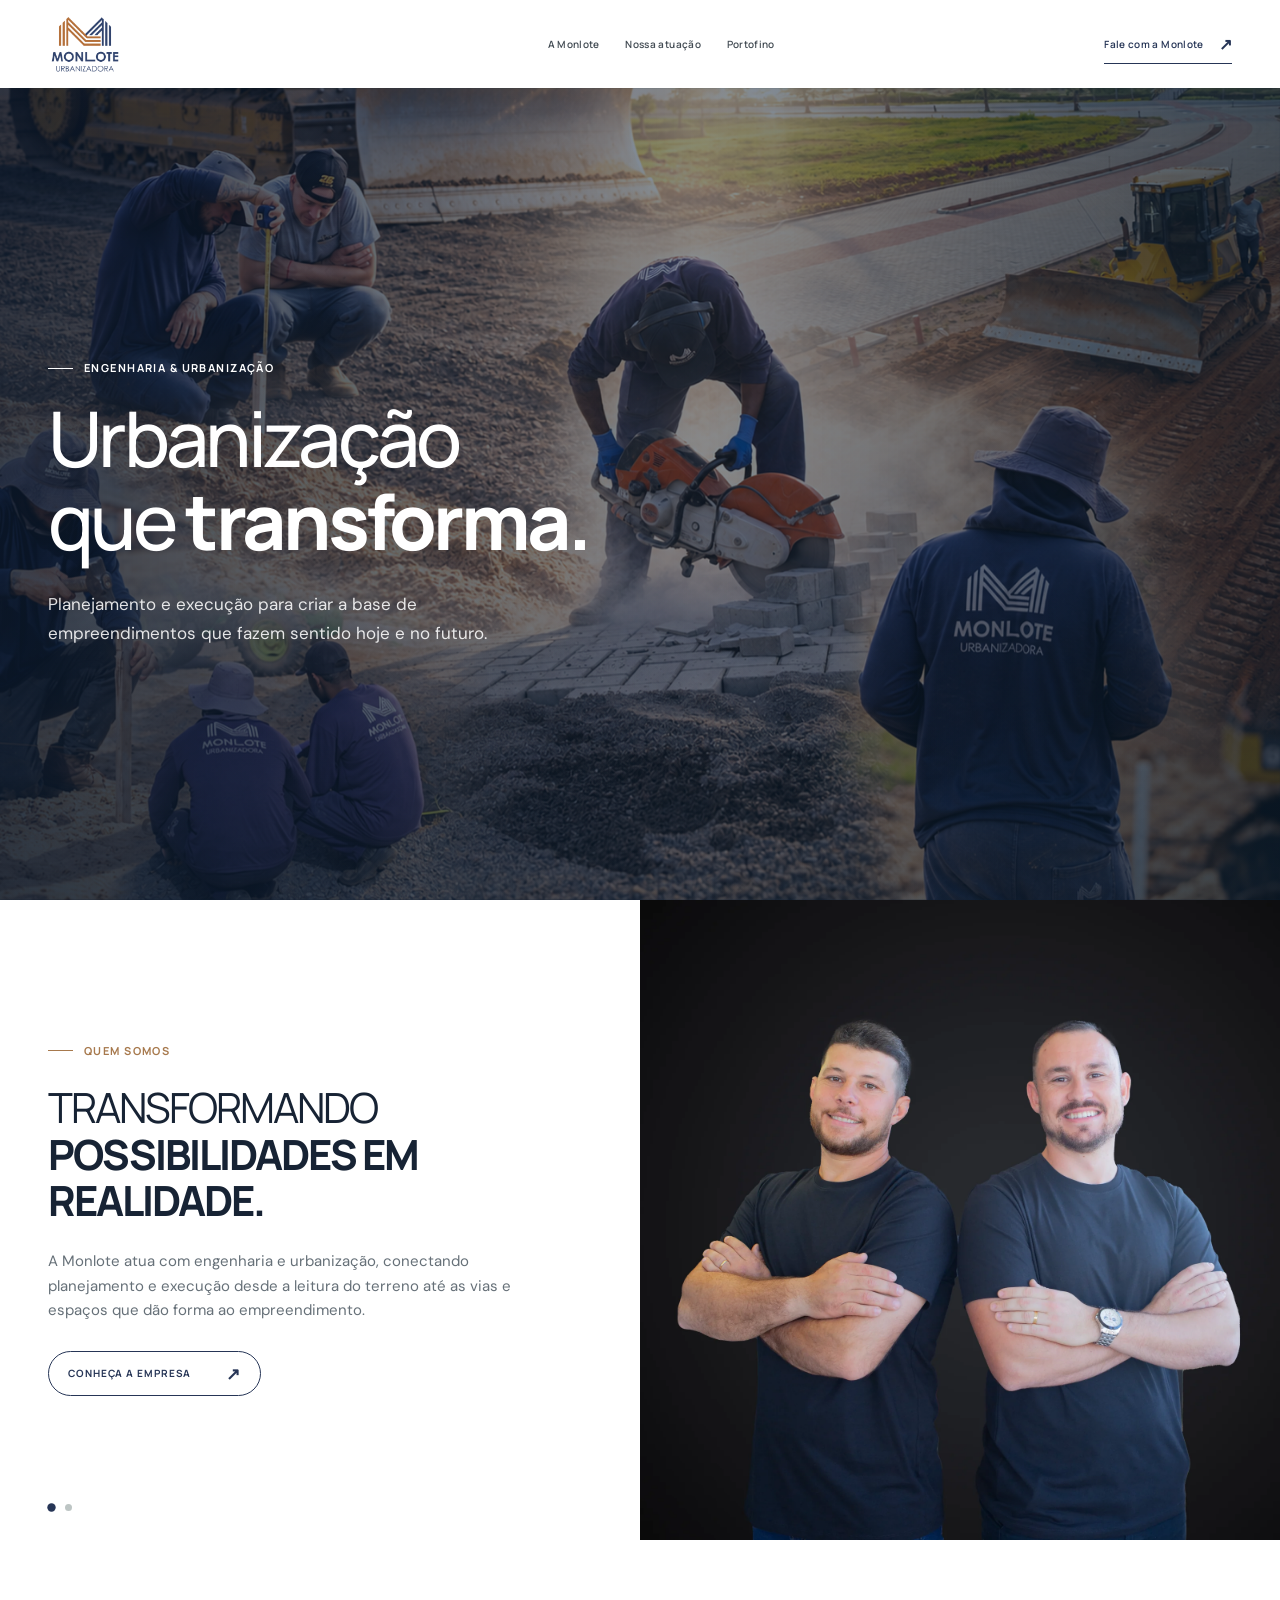
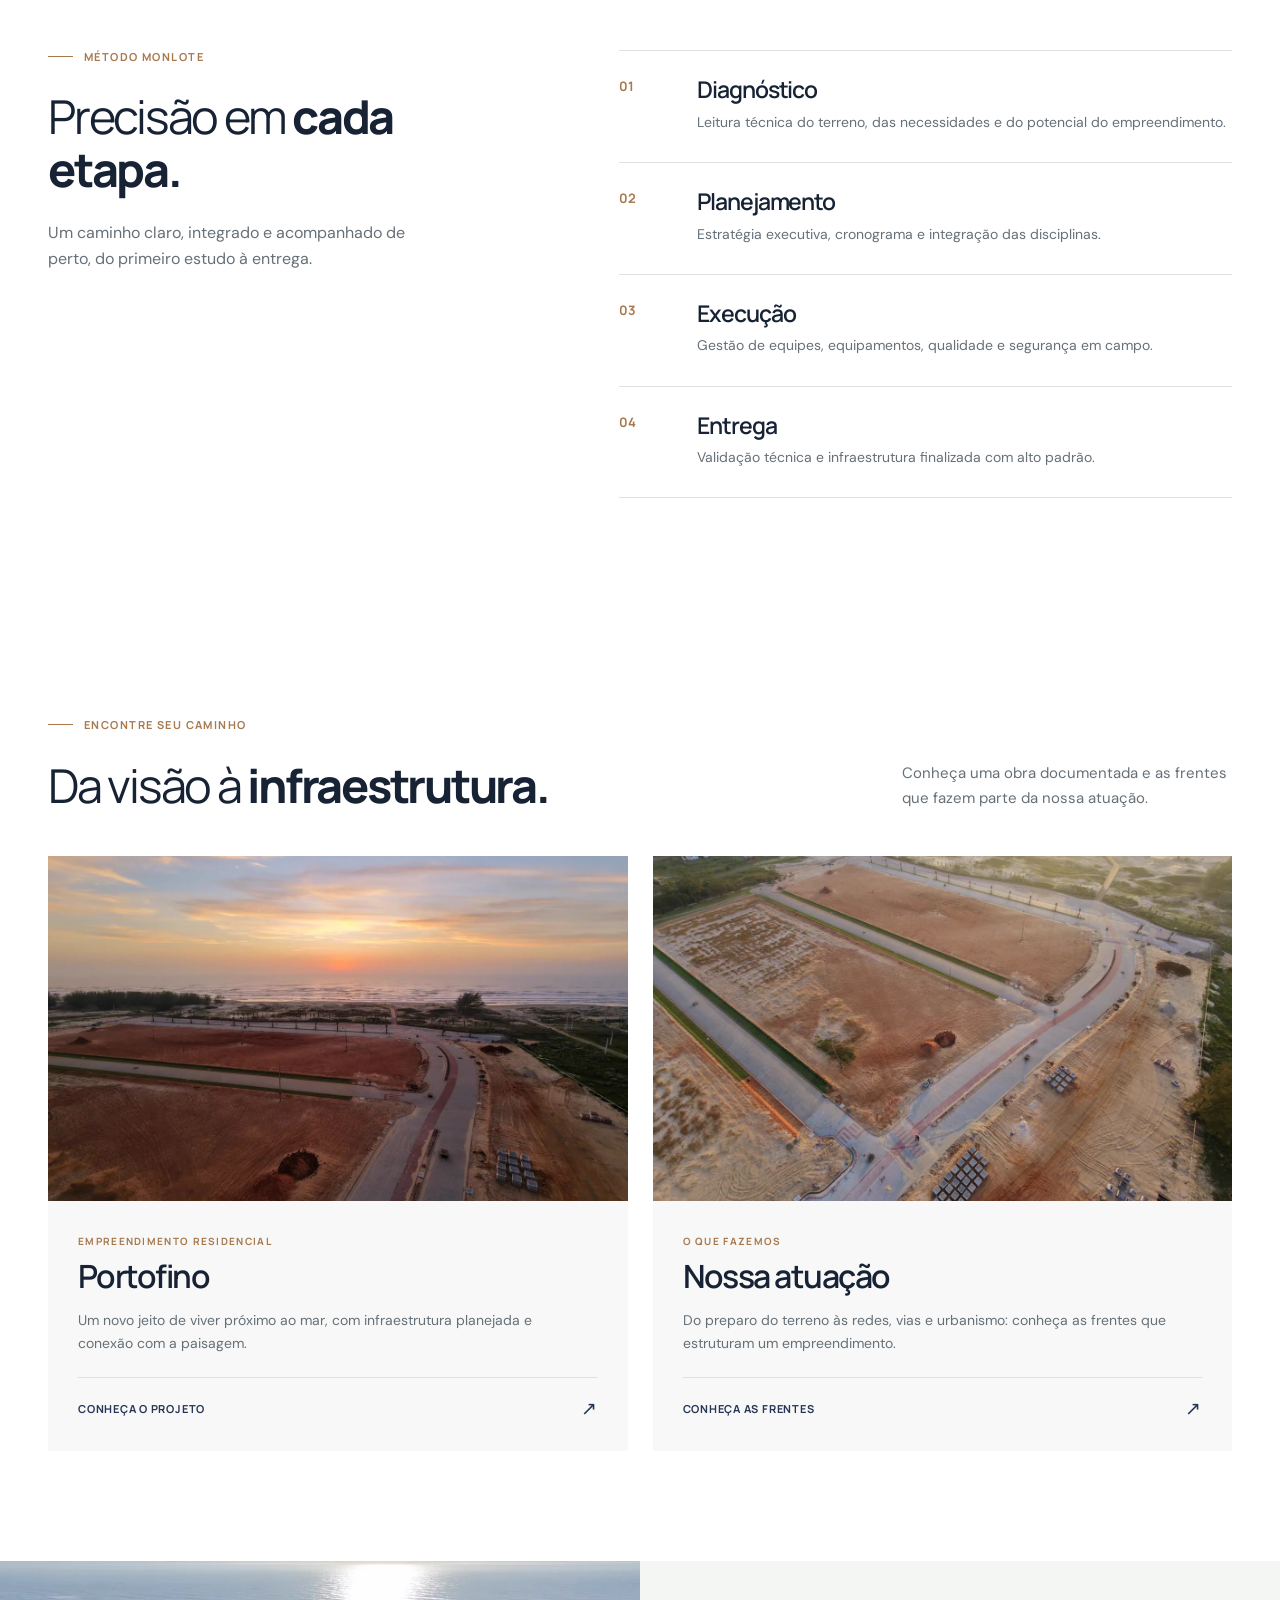
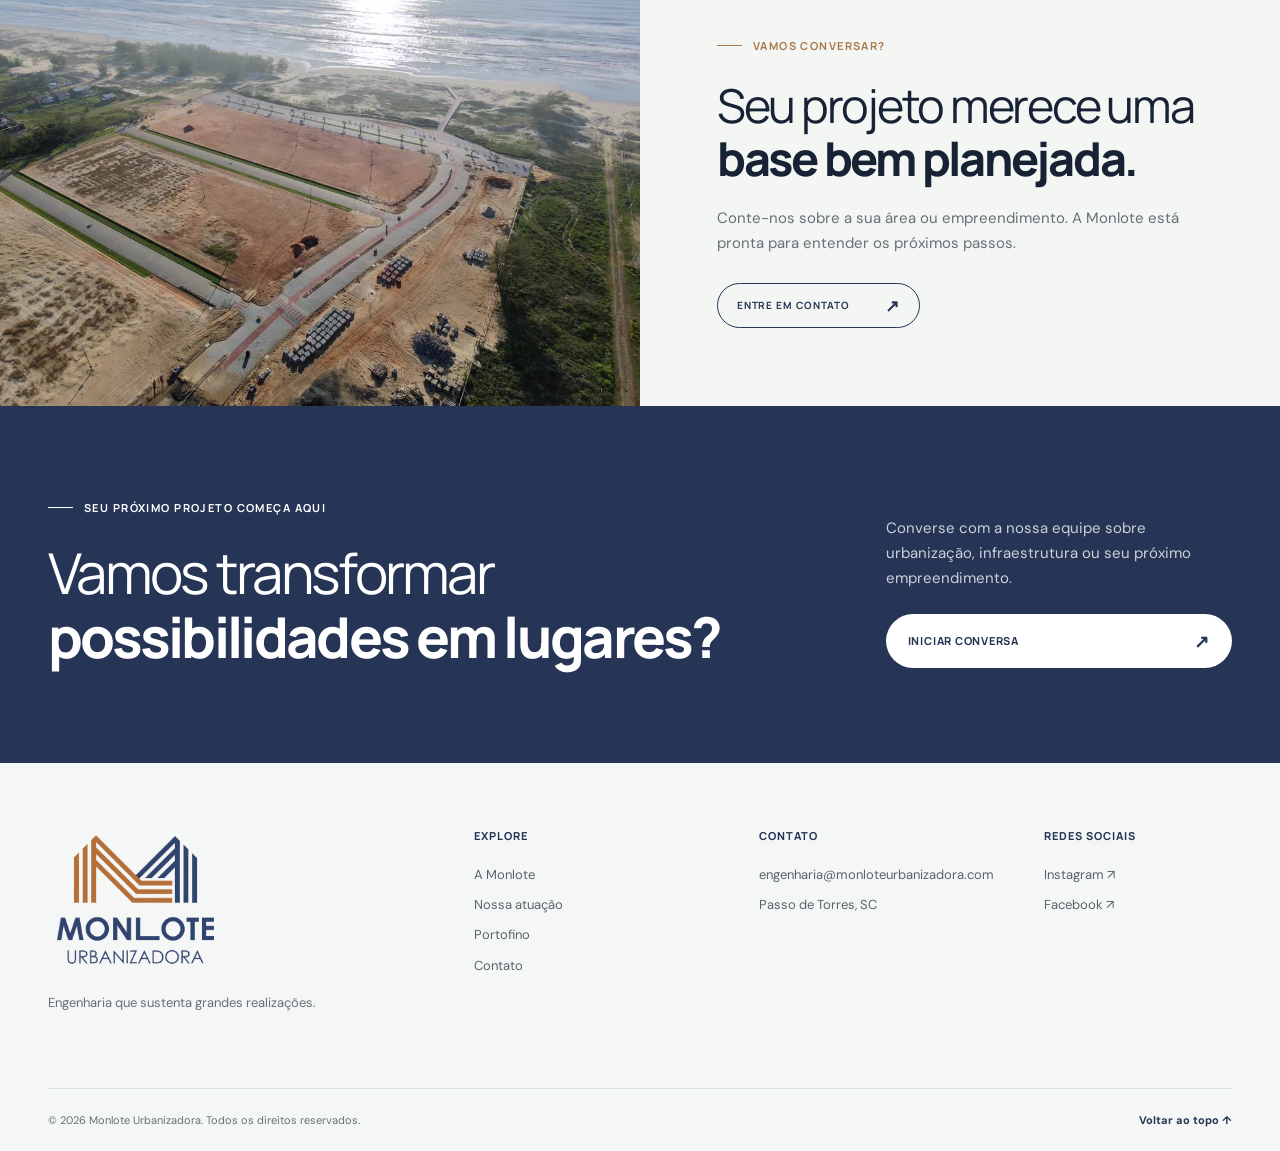
==== commit e1e65702: "Atualiza imagem principal da home" ====
--- a/index.html
+++ b/index.html
@@ -32,7 +32,7 @@
 
   <main id="conteudo">
     <section class="hero" id="inicio" aria-labelledby="hero-title">
-      <img class="hero-image" src="assets/hero-monlote-montagem.png" alt="Montagem aérea do Portofino, entre o litoral e as vias urbanizadas" fetchpriority="high">
+      <img class="hero-image" src="assets/hero-equipe-monlote.png" alt="Equipe da Monlote Urbanizadora em atividade de campo e urbanização" fetchpriority="high">
       <div class="hero-tint"></div>
       <div class="hero-inner">
         <div class="hero-copy">
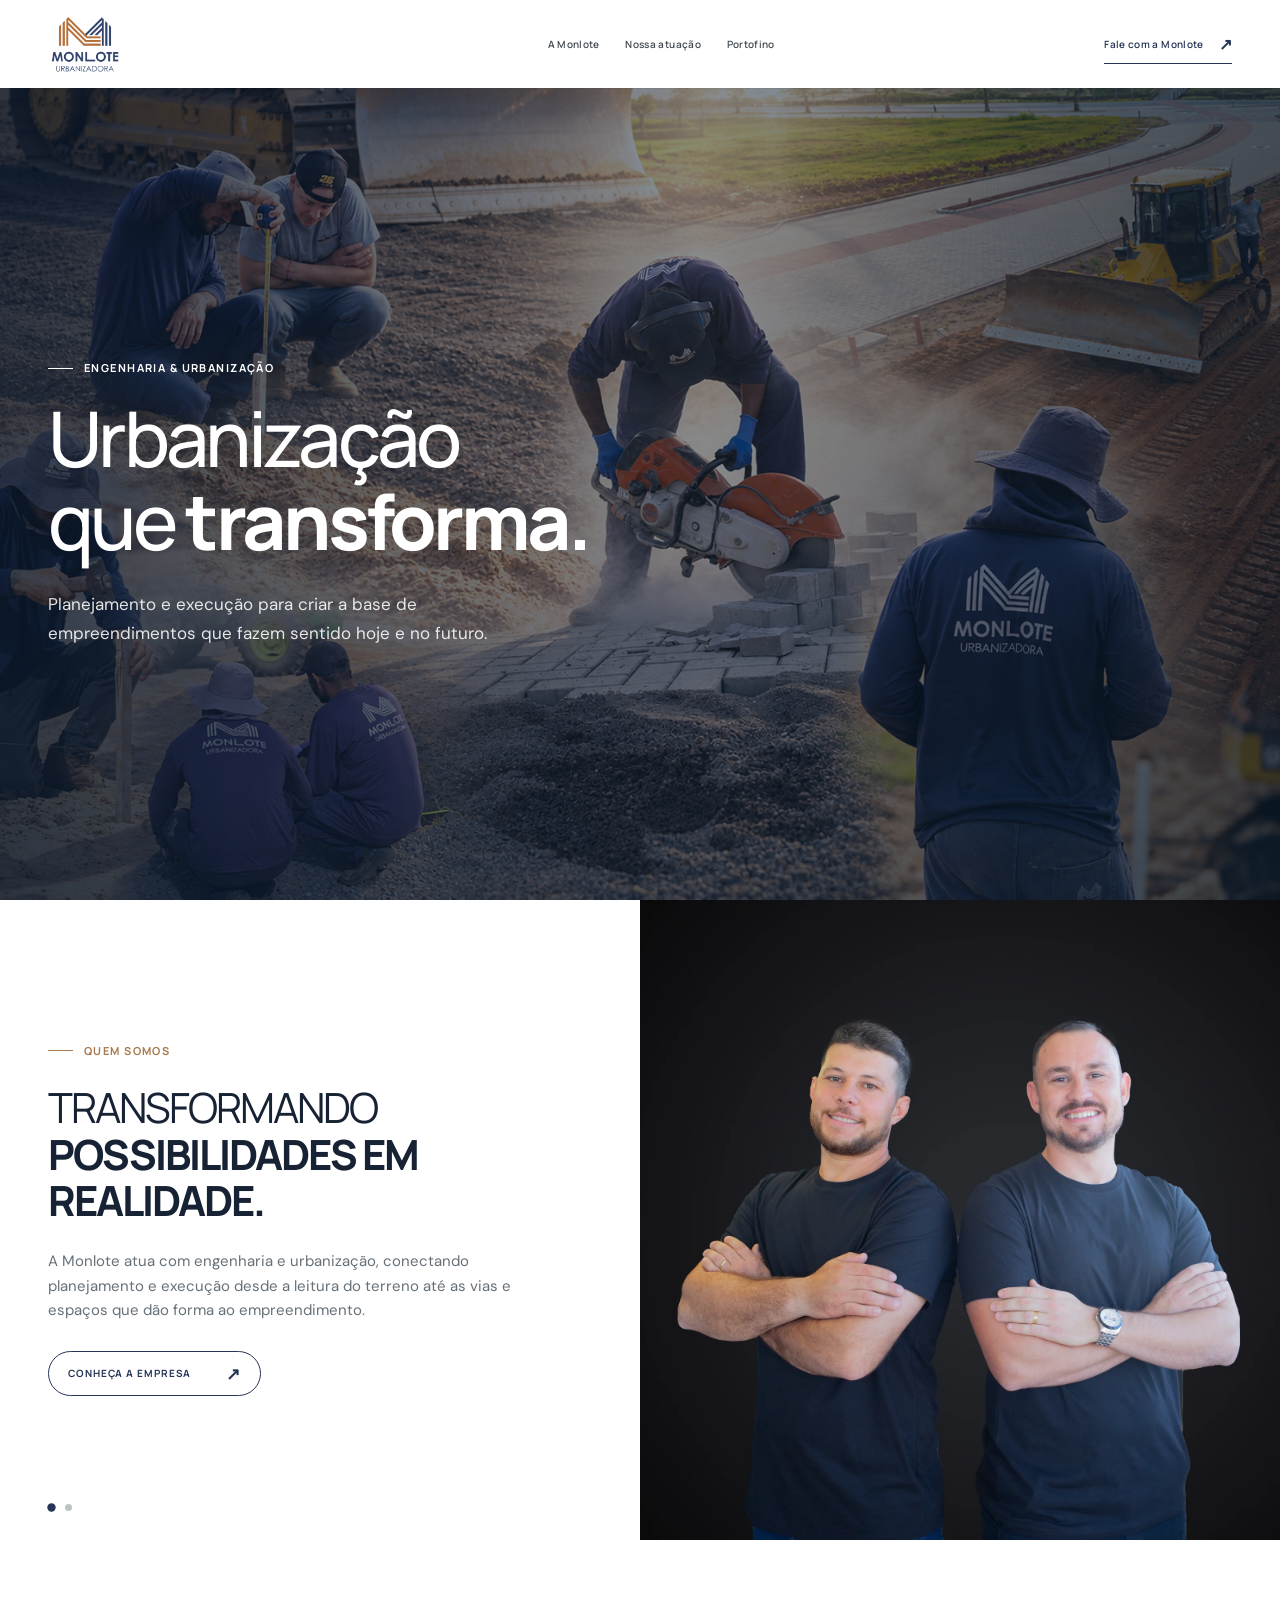
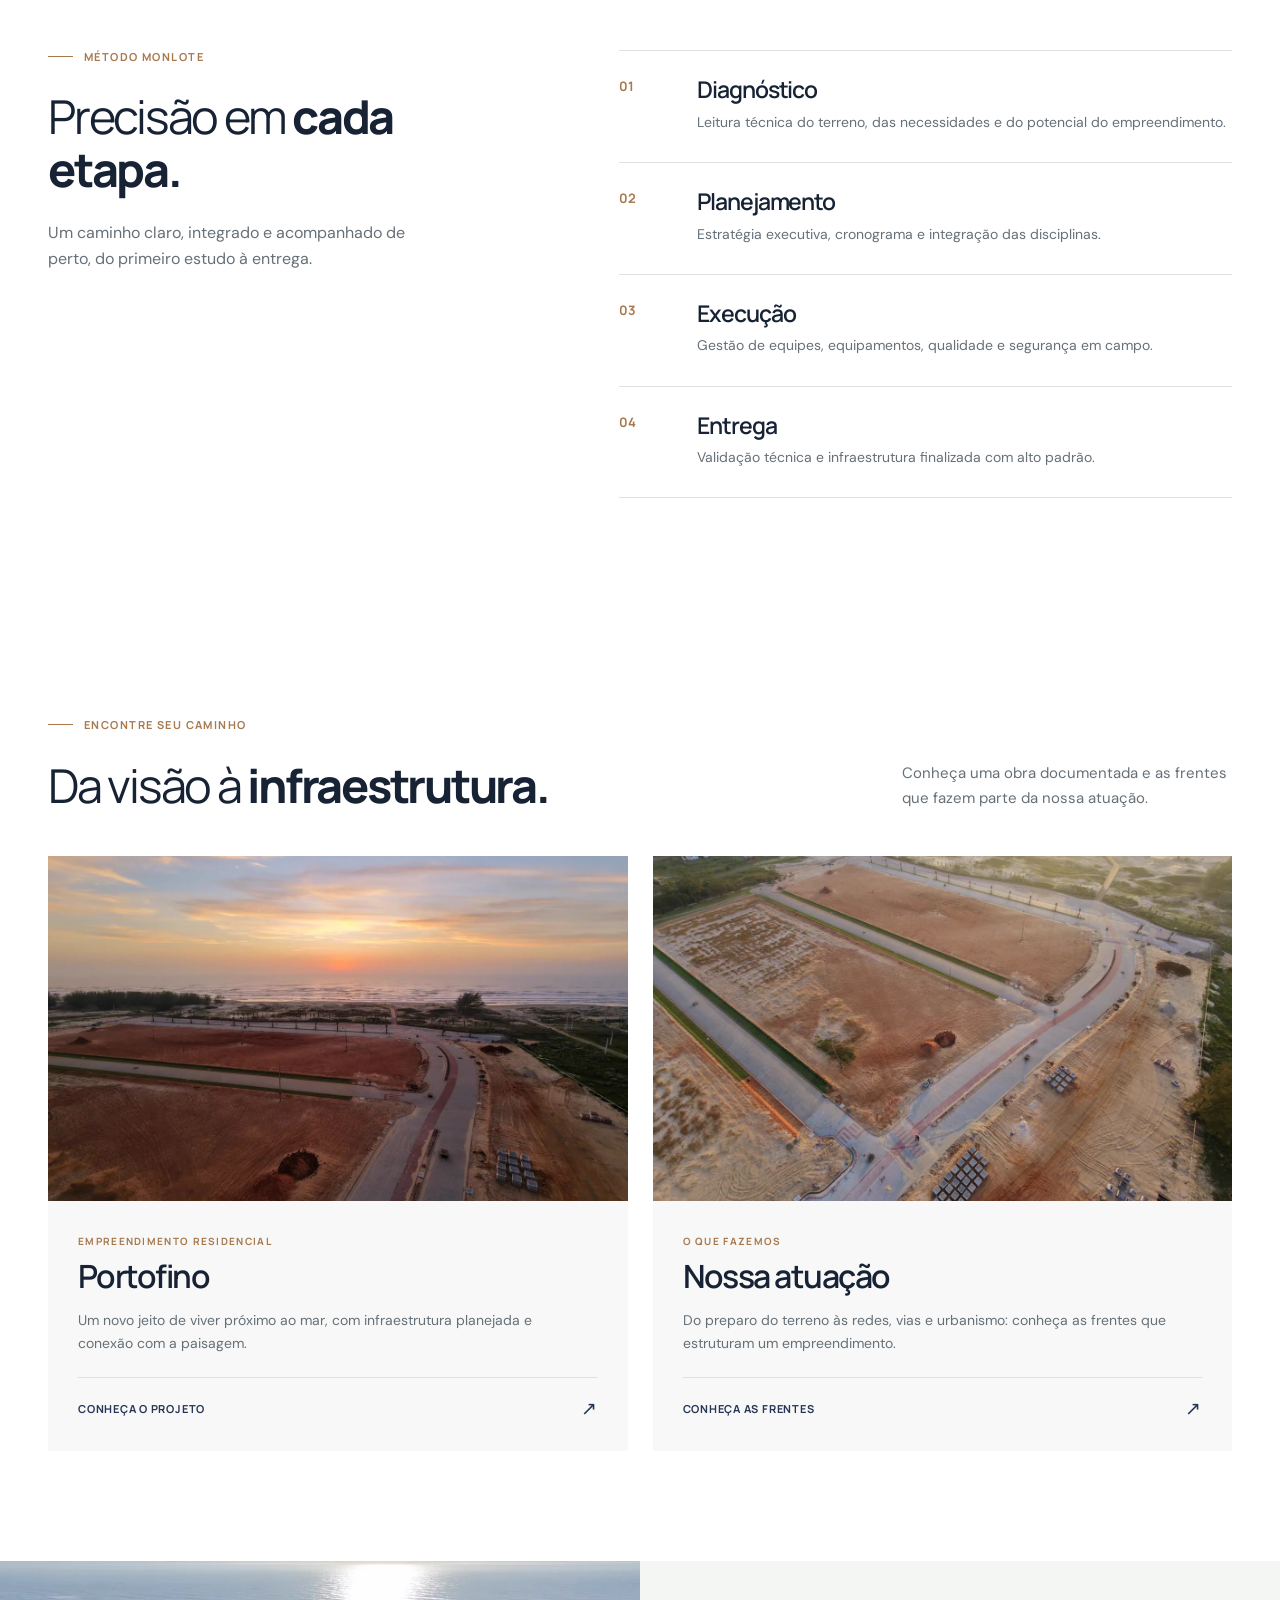
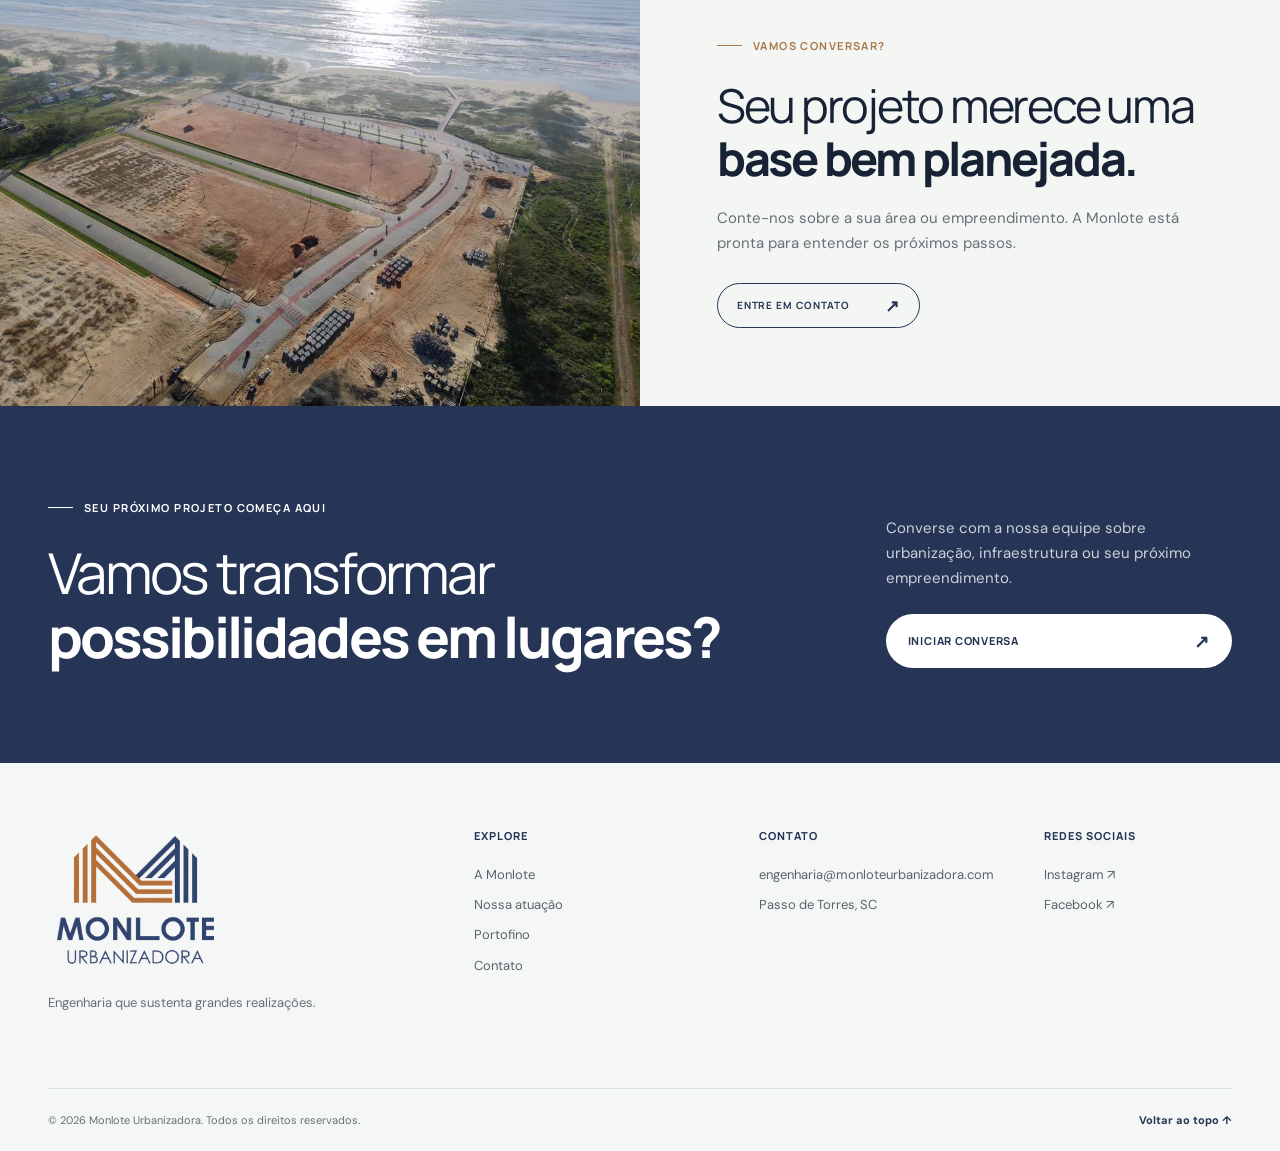
==== commit ca73a8f0: "Ajusta hero e slides da home no mobile" ====
--- a/index.html
+++ b/index.html
@@ -32,7 +32,10 @@
 
   <main id="conteudo">
     <section class="hero" id="inicio" aria-labelledby="hero-title">
-      <img class="hero-image" src="assets/hero-equipe-monlote.png" alt="Equipe da Monlote Urbanizadora em atividade de campo e urbanização" fetchpriority="high">
+      <picture>
+        <source media="(max-width: 700px)" srcset="assets/hero-equipe-monlote-mobile.png">
+        <img class="hero-image" src="assets/hero-equipe-monlote.png" alt="Equipe da Monlote Urbanizadora em atividade de campo e urbanização" fetchpriority="high">
+      </picture>
       <div class="hero-tint"></div>
       <div class="hero-inner">
         <div class="hero-copy">
--- a/styles.css
+++ b/styles.css
@@ -181,6 +181,8 @@
 @media(max-width:500px){h2{font-size:36px}.hero h1{font-size:clamp(43px,11vw,55px)}.hero-inner{padding-top:63px}.hero-numbers{gap:9px}.hero-numbers strong{font-size:25px}.hero-numbers small{font-size:9px}.story-visual{height:235px}.stat-grid{grid-template-columns:1fr 1fr;row-gap:25px}.stat:nth-child(2){border:0}.stat:last-child{padding-left:0}.section-head{flex-wrap:wrap}.section-head>p{max-width:100%}.feature-title h3{font-size:32px}.feature-image{height:280px}.expertise-panel{display:block}.expertise-photo{height:230px}.expertise-item strong{font-size:18px}.path-grid{grid-template-columns:1fr;gap:24px}.path-image{height:270px}.contact-band-image{height:240px}.journal-grid{grid-template-columns:1fr}.journal-card:last-child{grid-column:auto;max-width:none}.journal-card>div{height:240px}.footer-grid{grid-template-columns:1fr 1fr;gap:30px 15px}.footer-col:nth-child(3){grid-column:1/-1}.footer-bottom{flex-direction:column;margin-top:50px}}
 @media(max-width:700px){.hero-inner{display:flex;padding-top:0}}
 @media(max-width:500px){.hero-inner{padding-top:0}}
+@media(max-width:700px){.hero{height:650px;min-height:650px;max-height:none}.hero-image{object-fit:cover;object-position:center;animation:none}.hero-tint{background:linear-gradient(180deg,rgba(12,26,45,.1) 0%,rgba(12,26,45,.22) 30%,rgba(9,25,42,.8) 58%,var(--navy-deep) 100%)}.hero-inner{align-items:flex-end;padding-bottom:40px}.hero-copy{padding-top:0}.story-visual{height:auto;min-height:0;aspect-ratio:auto;overflow:visible}.story-visual img{display:block;height:auto;max-height:none;object-fit:contain}.story-slide:first-child .story-visual{height:360px;display:grid;place-items:center;overflow:hidden;background:#111a29}.story-slide:first-child .story-visual img{width:auto;height:100%;max-width:100%;object-fit:contain}}
+@media(max-width:500px){.hero{height:620px;min-height:620px}.hero-inner{padding-bottom:32px}.story-slide:first-child .story-visual{height:300px}}
 @media(prefers-reduced-motion:reduce){html{scroll-behavior:auto}*,*:before,*:after{animation-duration:.01ms!important;transition-duration:.01ms!important}.reveal{opacity:1;transform:none}}
 /* Portofino media and project page */
 .hero-video{position:absolute;inset:0;width:100%;height:100%;object-fit:cover;object-position:center 52%}
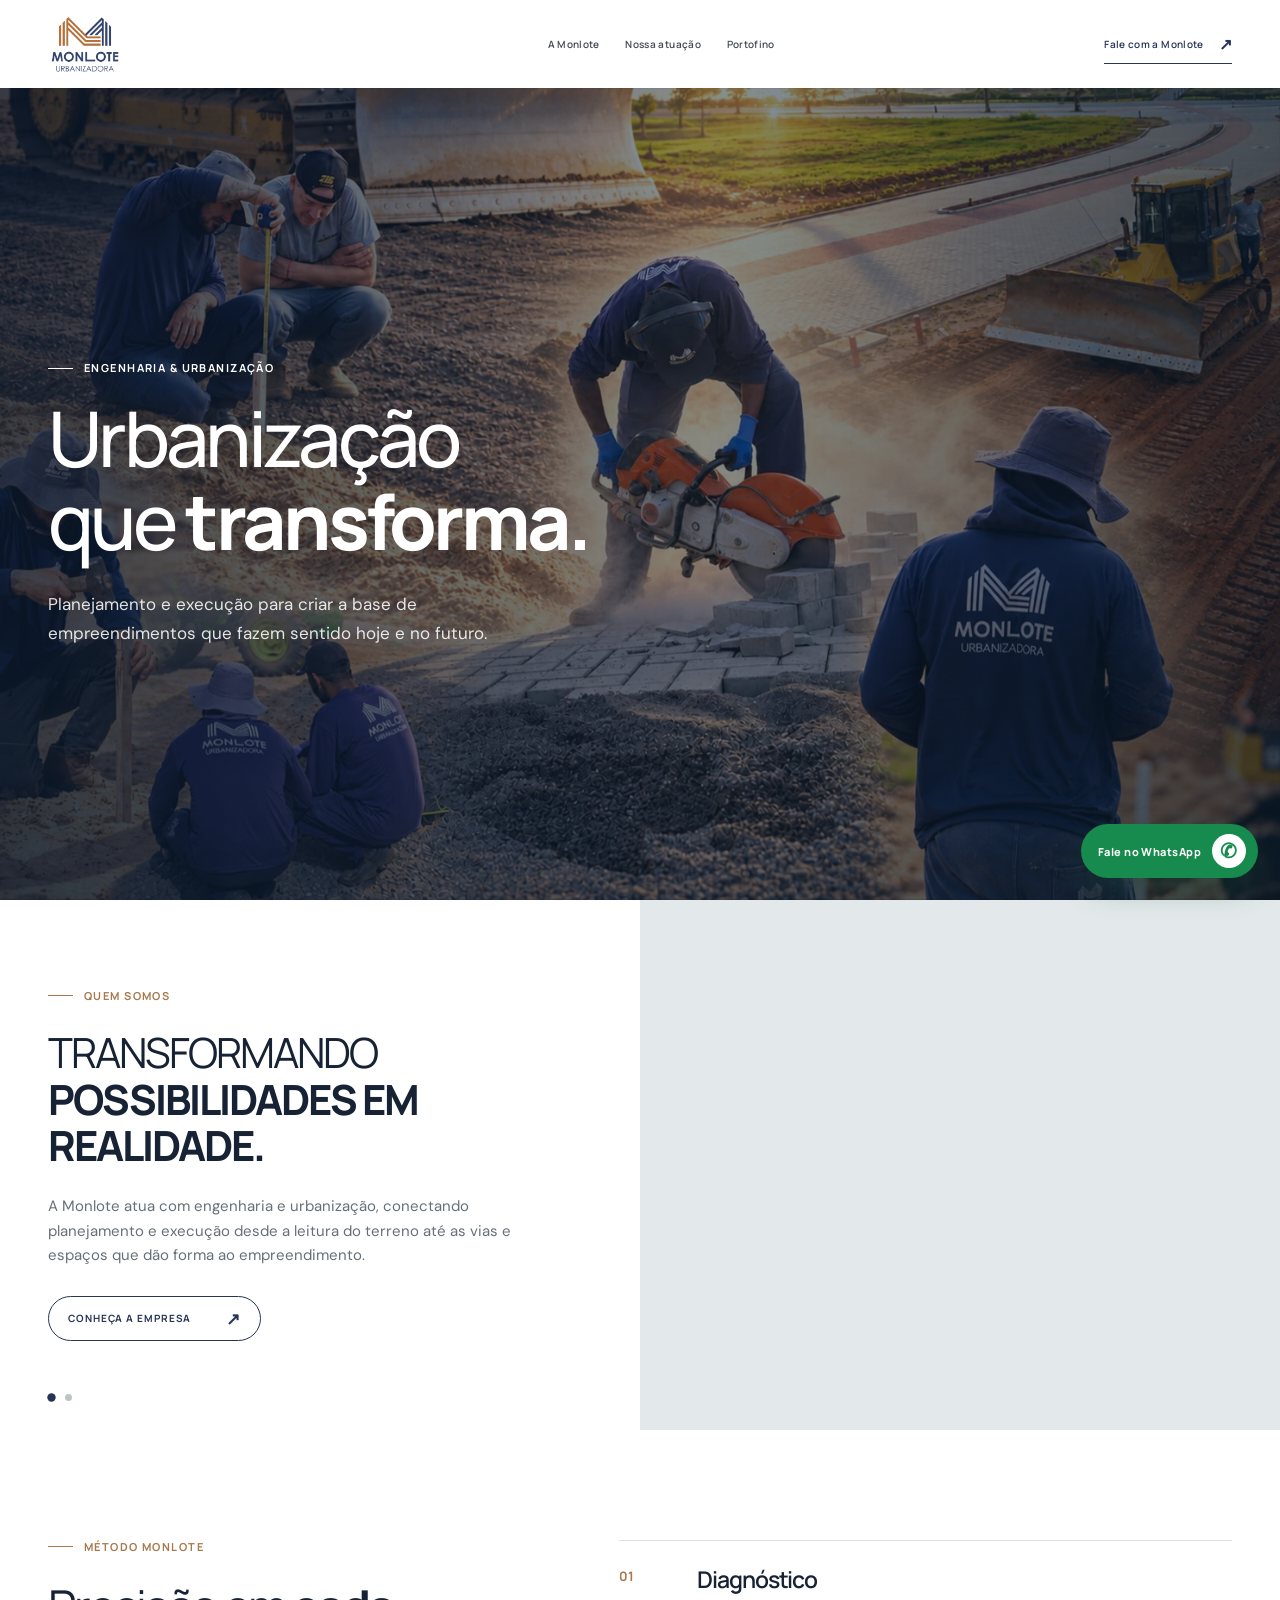
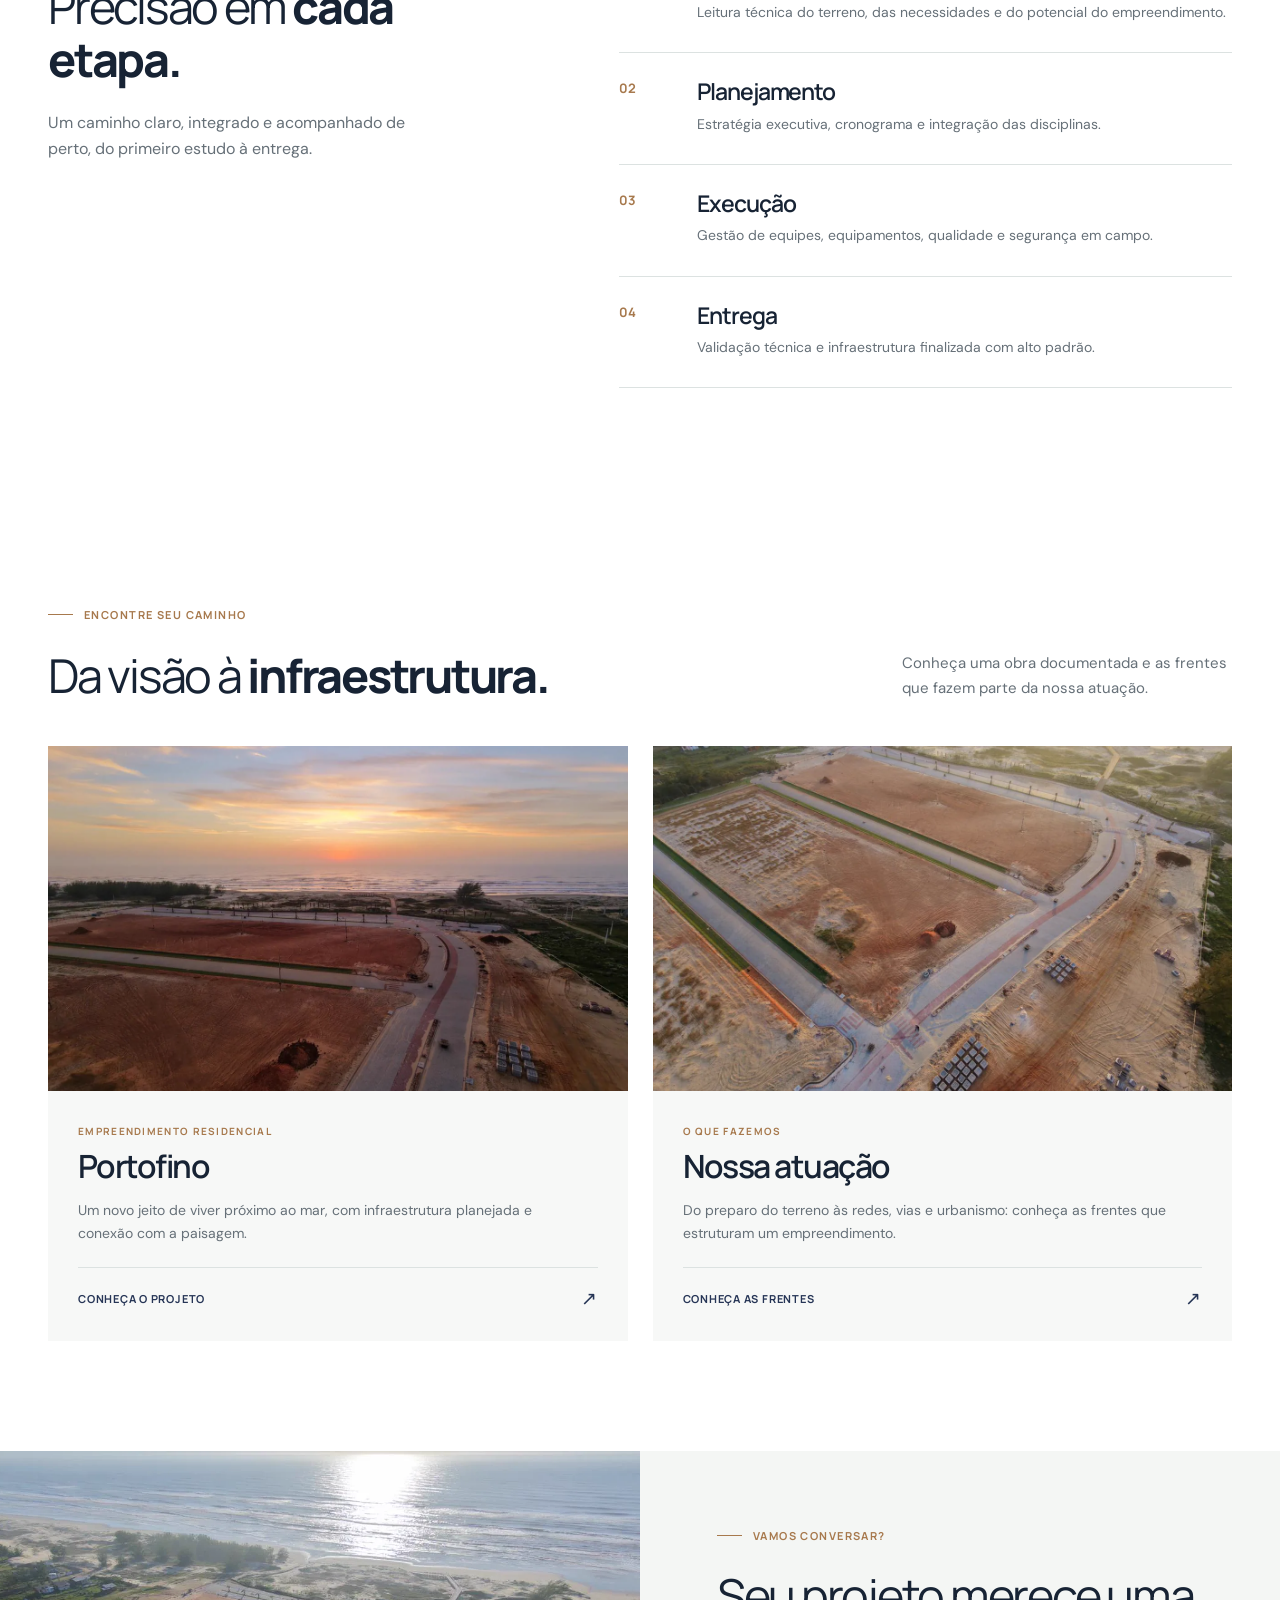
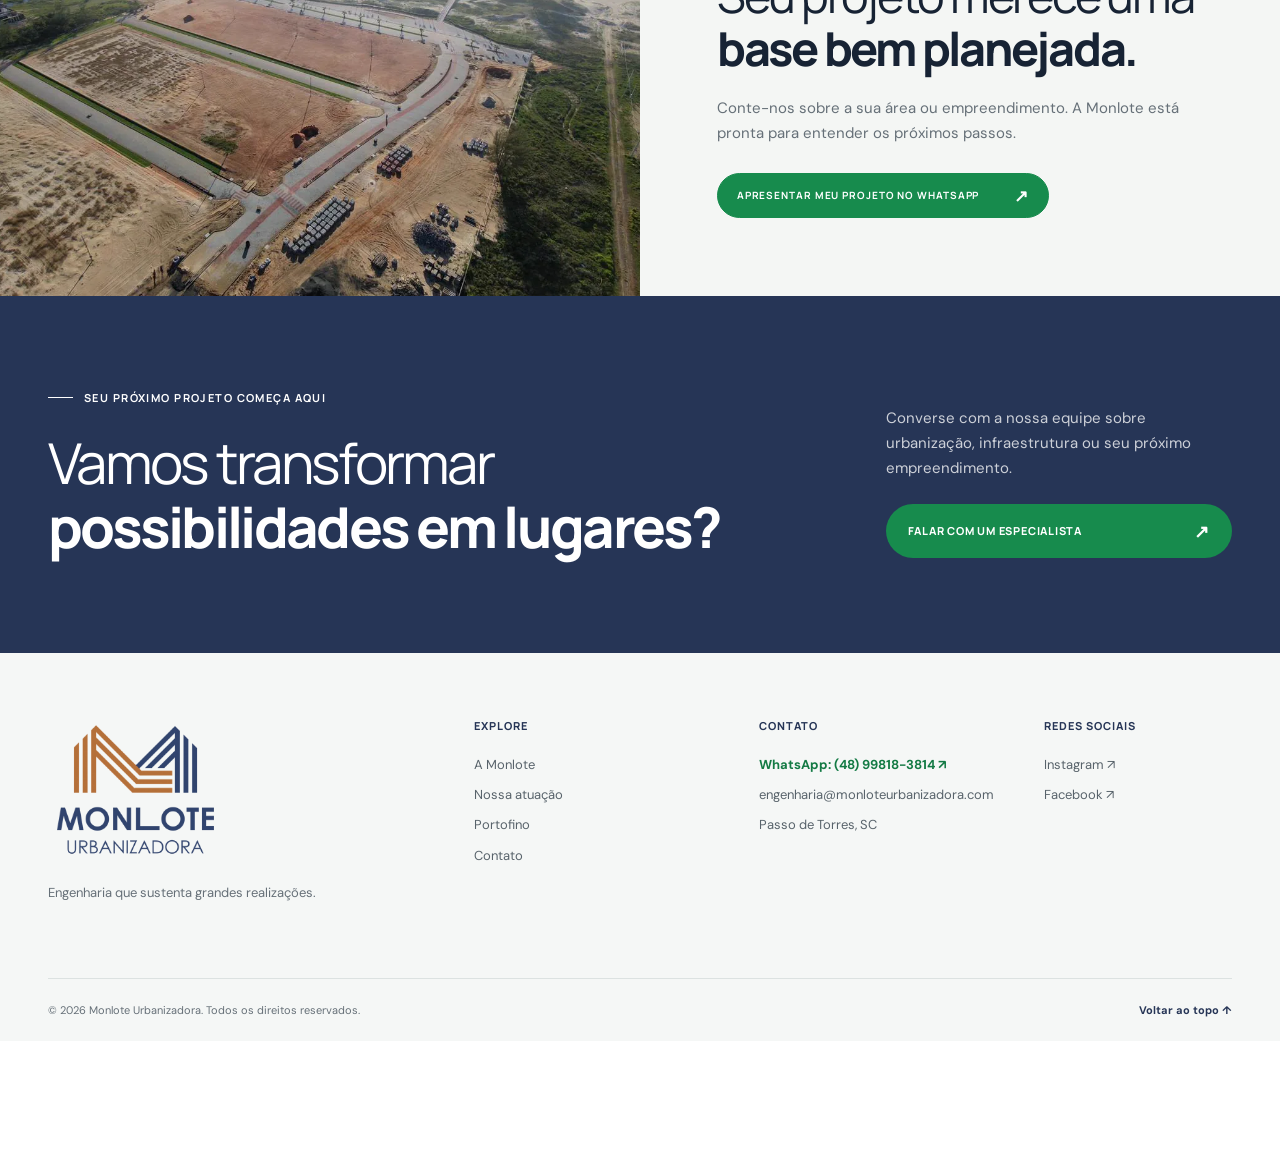
==== commit 2d0dc7ff: "Adiciona contato via WhatsApp e otimiza o site" ====
--- a/index.html
+++ b/index.html
@@ -33,8 +33,8 @@
   <main id="conteudo">
     <section class="hero" id="inicio" aria-labelledby="hero-title">
       <picture>
-        <source media="(max-width: 700px)" srcset="assets/hero-equipe-monlote-mobile.png">
-        <img class="hero-image" src="assets/hero-equipe-monlote.png" alt="Equipe da Monlote Urbanizadora em atividade de campo e urbanização" fetchpriority="high">
+        <source media="(max-width: 700px)" srcset="assets/hero-equipe-monlote-mobile.webp">
+        <img class="hero-image" src="assets/hero-equipe-monlote-profissional.webp" alt="Equipe da Monlote Urbanizadora em atividade de campo e urbanização" fetchpriority="high">
       </picture>
       <div class="hero-tint"></div>
       <div class="hero-inner">
@@ -54,7 +54,12 @@
           <p>A Monlote atua com engenharia e urbanização, conectando planejamento e execução desde a leitura do terreno até as vias e espaços que dão forma ao empreendimento.</p>
           <a class="outline-button" href="empresa.html">Conheça a empresa <span aria-hidden="true">↗</span></a>
         </div>
-        <div class="story-visual"><img src="assets/equipe-monlote.webp" alt="Sócios da Monlote Urbanizadora" loading="lazy"></div>
+        <div class="story-visual">
+          <picture>
+            <source media="(max-width: 700px)" srcset="assets/equipe-monlote-mobile.webp">
+            <img src="assets/equipe-monlote.webp" alt="Sócios da Monlote Urbanizadora" loading="lazy">
+          </picture>
+        </div>
       </div>
       <div class="story-slide" data-story-slide hidden>
         <div class="story-copy">
@@ -95,11 +100,11 @@
 
     <section class="contact-band">
       <div class="contact-band-image"><img src="assets/portofino-litoral-aereo.webp" alt="Vista aérea do Portofino junto ao litoral" loading="lazy"></div>
-      <div class="contact-band-copy reveal"><p class="kicker">Vamos conversar?</p><h2>Seu projeto merece uma <strong>base bem planejada.</strong></h2><p>Conte-nos sobre a sua área ou empreendimento. A Monlote está pronta para entender os próximos passos.</p><a class="outline-button" href="contato.html">Entre em contato <span aria-hidden="true">↗</span></a></div>
+      <div class="contact-band-copy reveal"><p class="kicker">Vamos conversar?</p><h2>Seu projeto merece uma <strong>base bem planejada.</strong></h2><p>Conte-nos sobre a sua área ou empreendimento. A Monlote está pronta para entender os próximos passos.</p><a class="outline-button whatsapp-button" href="https://wa.me/5548998183814" data-whatsapp data-whatsapp-message="Olá! Tenho uma área ou empreendimento e gostaria de conversar com a Monlote sobre os próximos passos.">Apresentar meu projeto no WhatsApp <span aria-hidden="true">↗</span></a></div>
     </section>
 
     <section class="final-cta" id="contato">
-      <div class="content-shell final-cta-grid"><div class="reveal"><p class="kicker kicker-light">Seu próximo projeto começa aqui</p><h2>Vamos transformar <strong>possibilidades em lugares?</strong></h2></div><div class="reveal"><p>Converse com a nossa equipe sobre urbanização, infraestrutura ou seu próximo empreendimento.</p><a href="contato.html">Iniciar conversa <span aria-hidden="true">↗</span></a></div></div>
+      <div class="content-shell final-cta-grid"><div class="reveal"><p class="kicker kicker-light">Seu próximo projeto começa aqui</p><h2>Vamos transformar <strong>possibilidades em lugares?</strong></h2></div><div class="reveal"><p>Converse com a nossa equipe sobre urbanização, infraestrutura ou seu próximo empreendimento.</p><a class="whatsapp-button" href="https://wa.me/5548998183814" data-whatsapp data-whatsapp-message="Olá! Gostaria de conversar com um especialista da Monlote sobre urbanização e infraestrutura.">Falar com um especialista <span aria-hidden="true">↗</span></a></div></div>
     </section>
   </main>
 
@@ -107,7 +112,7 @@
     <div class="content-shell footer-grid">
       <div class="footer-brand"><a href="#inicio" aria-label="Voltar ao início"><img src="assets/logo-monlote.webp" alt="Monlote Urbanizadora"></a><p>Engenharia que sustenta grandes realizações.</p></div>
       <div class="footer-col"><strong>Explore</strong><a href="empresa.html">A Monlote</a><a href="atuacao.html">Nossa atuação</a><a href="portofino.html">Portofino</a><a href="contato.html">Contato</a></div>
-      <div class="footer-col"><strong>Contato</strong><a href="mailto:engenharia@monloteurbanizadora.com">engenharia@monloteurbanizadora.com</a><span>Passo de Torres, SC</span></div>
+      <div class="footer-col"><strong>Contato</strong><a class="footer-whatsapp" href="https://wa.me/5548998183814" data-whatsapp>WhatsApp: (48) 99818-3814 ↗</a><a href="mailto:engenharia@monloteurbanizadora.com">engenharia@monloteurbanizadora.com</a><span>Passo de Torres, SC</span></div>
       <div class="footer-col"><strong>Redes sociais</strong><a href="https://www.instagram.com/monloteurbanizadora/" target="_blank" rel="noopener noreferrer">Instagram ↗</a><a href="https://www.facebook.com/profile.php?id=61579857578178" target="_blank" rel="noopener noreferrer">Facebook ↗</a></div>
     </div>
     <div class="content-shell footer-bottom"><span>© <span id="year"></span> Monlote Urbanizadora. Todos os direitos reservados.</span><a href="#topo">Voltar ao topo ↑</a></div>
--- a/styles.css
+++ b/styles.css
@@ -24,6 +24,8 @@
 .outline-button{display:inline-flex;gap:35px;justify-content:space-between;align-items:center;border:1px solid var(--navy);border-radius:50px;padding:13px 19px;min-width:184px;color:var(--navy);font:700 10px/1.3 "Manrope",sans-serif;letter-spacing:.09em;text-transform:uppercase;transition:background .3s,color .3s,transform .3s}
 .outline-button:hover{background:var(--navy);color:#fff;transform:translateY(-2px)}
 .outline-button span{font-size:17px;line-height:1}
+.outline-button.whatsapp-button{min-width:245px;border-color:#178b4d;background:#178b4d;color:#fff}
+.outline-button.whatsapp-button:hover{border-color:#116f3d;background:#116f3d}
 .site-header{position:sticky;top:0;z-index:100;background:#fff;box-shadow:0 1px 0 rgba(28,51,57,.06)}
 .header-inner{width:min(calc(100% - 96px),var(--shell));height:88px;margin:auto;display:flex;align-items:center;gap:42px}
 .brand{flex:none;width:170px}
@@ -66,6 +68,7 @@
 .story-copy h2{max-width:550px;text-transform:uppercase;font-size:clamp(34px,3.25vw,54px);font-weight:400}
 .story-copy>p:not(.kicker){max-width:470px;margin:25px 0 28px;color:var(--muted);font-size:15px}
 .story-visual{min-height:530px;overflow:hidden;background:#e3e9eb}
+.story-visual picture{display:block;width:100%;height:100%}
 .story-visual img{width:100%;height:100%;max-height:640px;object-fit:cover;transition:transform 1s}
 .story-slide:hover .story-visual img{transform:scale(1.035)}
 .story-controls{position:absolute;z-index:4;bottom:29px;left:max(48px,calc((100vw - var(--shell))/2));display:flex;gap:10px}
@@ -163,6 +166,8 @@
 .final-cta-grid>div:last-child a{display:flex;justify-content:space-between;align-items:center;background:#fff;color:var(--navy);border-radius:50px;padding:18px 22px;font:750 11px "Manrope",sans-serif;text-transform:uppercase;letter-spacing:.07em;margin-top:23px;transition:background .25s,color .25s}
 .final-cta-grid>div:last-child a:hover{background:var(--copper);color:#fff}
 .final-cta-grid>div:last-child a span{font-size:18px;line-height:1}
+.final-cta-grid>div:last-child a.whatsapp-button{background:#178b4d;color:#fff}
+.final-cta-grid>div:last-child a.whatsapp-button:hover{background:#116f3d}
 .site-footer{background:#f5f7f6;color:var(--navy);padding-top:65px}
 .footer-grid{display:grid;grid-template-columns:1.6fr 1fr 1fr .8fr;gap:50px}
 .footer-brand img{width:175px}
@@ -171,18 +176,22 @@
 .footer-col strong{font:750 11px "Manrope",sans-serif;text-transform:uppercase;letter-spacing:.09em;margin-bottom:12px}
 .footer-col a,.footer-col span{font-size:13px;color:#58636b}
 .footer-col a:hover{color:var(--copper)}
+.footer-col .footer-whatsapp{color:#137a44;font-weight:700}
 .footer-bottom{display:flex;justify-content:space-between;gap:25px;border-top:1px solid var(--line);margin-top:75px;padding:22px 0;font-size:11px;color:var(--muted)}
 .footer-bottom a{color:var(--navy);font-weight:700}
 .reveal{opacity:0;transform:translateY(24px);transition:opacity .75s ease,transform .75s ease}
 .reveal.visible{opacity:1;transform:none}
+.whatsapp-float{position:fixed;right:22px;bottom:22px;z-index:95;display:flex;align-items:center;gap:11px;border-radius:999px;padding:10px 12px 10px 17px;background:#178b4d;color:#fff;box-shadow:0 12px 30px rgba(13,72,42,.28);font:750 11px/1 "Manrope",sans-serif;letter-spacing:.04em;transition:transform .25s,background .25s,box-shadow .25s}
+.whatsapp-float:hover{background:#116f3d;transform:translateY(-3px);box-shadow:0 16px 34px rgba(13,72,42,.34)}
+.whatsapp-float-mark{display:grid;place-items:center;width:34px;height:34px;border-radius:50%;background:#fff;color:#178b4d;font-size:20px}
 @media(max-width:1120px){.header-inner{gap:25px}.brand{width:145px}.desktop-nav{gap:13px}.desktop-nav a,.header-contact{font-size:9px}.story-copy{padding-left:48px}.expertise-grid{gap:5%}}
 @media(max-width:900px){.content-shell,.header-inner,.hero-inner{width:min(calc(100% - 48px),var(--shell))}.desktop-nav,.header-contact{display:none}.header-inner{height:76px;justify-content:space-between}.brand{width:145px}.menu-toggle{display:flex;flex-direction:column;justify-content:center;align-items:center;gap:7px;width:44px;height:44px;border:1px solid var(--navy);background:#fff;position:relative;z-index:102}.menu-toggle span{width:20px;height:1px;background:var(--navy);transition:transform .3s}.menu-toggle[aria-expanded=true] span:first-child{transform:translateY(4px) rotate(45deg)}.menu-toggle[aria-expanded=true] span:last-child{transform:translateY(-4px) rotate(-45deg)}.mobile-nav{display:flex;position:absolute;top:76px;left:0;right:0;min-height:calc(100dvh - 76px);flex-direction:column;padding:35px 24px 60px;background:#fff;opacity:0;visibility:hidden;transform:translateY(-10px);transition:opacity .3s,transform .3s,visibility .3s}.mobile-nav.open{opacity:1;visibility:visible;transform:none}.mobile-nav a{border-bottom:1px solid var(--line);padding:14px 0;color:var(--navy);font:600 clamp(22px,4vw,33px) "Manrope",sans-serif}.hero{height:750px;min-height:0}.hero-inner{grid-template-columns:1fr 170px;gap:20px}.hero h1{font-size:clamp(53px,7vw,80px)}.story-slide{min-height:450px}.story-copy{padding:50px 35px 75px 24px}.story-visual{min-height:450px}.story-controls{left:24px}.about-grid{gap:7%}.stat{padding:0 16px}.stat-symbol{font-size:38px}.expertise-grid{grid-template-columns:1fr;gap:45px}.expertise-intro{max-width:650px}.expertise-panel{display:grid;grid-template-columns:.85fr 1.15fr}.expertise-photo{height:100%}.process-grid{gap:6%}.footer-grid{grid-template-columns:1.5fr 1fr 1fr;gap:30px}.footer-col:last-child{grid-column:2}}
 @media(max-width:700px){html{scroll-padding-top:70px}.content-shell,.header-inner,.hero-inner{width:calc(100% - 40px)}.section{padding:75px 0}.header-inner{height:70px}.mobile-nav{top:70px;min-height:calc(100dvh - 70px)}.hero{height:calc(100svh - 70px);min-height:610px;max-height:780px}.hero-image{object-position:58% center}.hero-tint{background:linear-gradient(90deg,rgba(13,27,46,.86),rgba(16,31,47,.58)),linear-gradient(0deg,rgba(12,26,42,.7),transparent 55%)}.hero-inner{display:block;padding-top:85px}.hero h1{font-size:clamp(46px,11vw,65px);max-width:620px}.hero-copy>p:last-child{font-size:15px;max-width:430px}.hero-numbers{display:flex;width:auto;gap:18px;padding-top:34px}.hero-numbers div{flex:1;text-align:left;padding:9px 0;border-bottom:0;border-top:1px solid rgba(255,255,255,.35)}.hero-numbers strong{font-size:28px}.hero-numbers small{font-size:10px;line-height:1.3}.hero-pill{bottom:65px;left:0;min-width:205px}.hero-scroll{bottom:27px;left:0;right:auto}.story-slide{display:flex;flex-direction:column-reverse}.story-visual{height:300px;min-height:0}.story-copy{padding:48px 20px 78px}.story-copy h2{font-size:36px}.story-copy>p:not(.kicker){margin:18px 0 23px}.story-controls{bottom:28px;left:20px}.about-section{padding:50px 0 75px}.stat-grid{gap:16px;padding-bottom:42px}.stat{display:block;padding:0 12px}.stat strong{font-size:30px}.stat-symbol{display:none}.stat>span:last-child{display:block;font-size:10px;line-height:1.3}.about-grid{grid-template-columns:1fr;gap:5px;padding-top:55px}.about-text{padding-top:13px}.section-head{align-items:start;gap:20px}.section-head>p{max-width:260px}.feature-title>span{display:none}.feature-image{height:350px}.feature-image>span{bottom:12px;right:12px;font-size:9px}.feature-bottom{font-size:11px}.path-grid{gap:15px}.path-image{height:260px}.path-content{padding:22px}.path-content h3{font-size:26px}.path-content p{font-size:13px}.contact-band{grid-template-columns:1fr}.contact-band-image{height:290px}.contact-band-copy{padding:55px 20px}.process-grid{grid-template-columns:1fr;gap:40px}.process-heading{position:static}.journal-grid{grid-template-columns:1fr 1fr;gap:30px 18px}.journal-card>div{height:190px}.journal-card h3{font-size:17px}.journal-card:last-child{grid-column:1/-1;max-width:calc(50% - 9px)}.final-cta-grid{grid-template-columns:1fr;gap:30px}.final-cta{padding:75px 0}.footer-grid{grid-template-columns:1fr 1fr}.footer-brand{grid-column:1/-1}.footer-col:last-child{grid-column:auto}}
 @media(max-width:500px){h2{font-size:36px}.hero h1{font-size:clamp(43px,11vw,55px)}.hero-inner{padding-top:63px}.hero-numbers{gap:9px}.hero-numbers strong{font-size:25px}.hero-numbers small{font-size:9px}.story-visual{height:235px}.stat-grid{grid-template-columns:1fr 1fr;row-gap:25px}.stat:nth-child(2){border:0}.stat:last-child{padding-left:0}.section-head{flex-wrap:wrap}.section-head>p{max-width:100%}.feature-title h3{font-size:32px}.feature-image{height:280px}.expertise-panel{display:block}.expertise-photo{height:230px}.expertise-item strong{font-size:18px}.path-grid{grid-template-columns:1fr;gap:24px}.path-image{height:270px}.contact-band-image{height:240px}.journal-grid{grid-template-columns:1fr}.journal-card:last-child{grid-column:auto;max-width:none}.journal-card>div{height:240px}.footer-grid{grid-template-columns:1fr 1fr;gap:30px 15px}.footer-col:nth-child(3){grid-column:1/-1}.footer-bottom{flex-direction:column;margin-top:50px}}
 @media(max-width:700px){.hero-inner{display:flex;padding-top:0}}
 @media(max-width:500px){.hero-inner{padding-top:0}}
-@media(max-width:700px){.hero{height:650px;min-height:650px;max-height:none}.hero-image{object-fit:cover;object-position:center;animation:none}.hero-tint{background:linear-gradient(180deg,rgba(12,26,45,.1) 0%,rgba(12,26,45,.22) 30%,rgba(9,25,42,.8) 58%,var(--navy-deep) 100%)}.hero-inner{align-items:flex-end;padding-bottom:40px}.hero-copy{padding-top:0}.story-visual{height:auto;min-height:0;aspect-ratio:auto;overflow:visible}.story-visual img{display:block;height:auto;max-height:none;object-fit:contain}.story-slide:first-child .story-visual{height:360px;display:grid;place-items:center;overflow:hidden;background:#111a29}.story-slide:first-child .story-visual img{width:auto;height:100%;max-width:100%;object-fit:contain}}
-@media(max-width:500px){.hero{height:620px;min-height:620px}.hero-inner{padding-bottom:32px}.story-slide:first-child .story-visual{height:300px}}
+@media(max-width:700px){.hero{height:650px;min-height:650px;max-height:none}.hero-image{object-fit:cover;object-position:center;animation:none}.hero-tint{background:linear-gradient(180deg,rgba(12,26,45,.1) 0%,rgba(12,26,45,.22) 30%,rgba(9,25,42,.8) 58%,var(--navy-deep) 100%)}.hero-inner{align-items:flex-end;padding-bottom:40px}.hero-copy{padding-top:0}.story-visual{height:auto;min-height:0;aspect-ratio:auto;overflow:visible}.story-visual img{display:block;height:auto;max-height:none;object-fit:contain}.story-slide:first-child .story-visual{height:300px;display:grid;place-items:center;overflow:hidden;background:#111a29}.story-slide:first-child .story-visual img{width:100%;height:100%;max-width:none;object-fit:cover;object-position:center 60%}}
+@media(max-width:500px){.hero{height:620px;min-height:620px}.hero-inner{padding-bottom:32px}.story-slide:first-child .story-visual{height:260px}}
 @media(prefers-reduced-motion:reduce){html{scroll-behavior:auto}*,*:before,*:after{animation-duration:.01ms!important;transition-duration:.01ms!important}.reveal{opacity:1;transform:none}}
 /* Portofino media and project page */
 .hero-video{position:absolute;inset:0;width:100%;height:100%;object-fit:cover;object-position:center 52%}
@@ -333,6 +342,10 @@
 .contact-option span{font:700 10px "Manrope",sans-serif;color:var(--copper);letter-spacing:.12em;text-transform:uppercase}
 .contact-option strong{font:600 clamp(18px,2.15vw,31px) "Manrope",sans-serif;letter-spacing:-.04em;overflow-wrap:anywhere;margin-top:7px}
 .contact-option b{position:absolute;right:0;top:30px;font-size:25px;font-weight:400}
+.contact-option-whatsapp{margin-top:10px;padding-left:18px;border:1px solid #b9ddc9;background:#f1faf5}
+.contact-option-whatsapp:hover{padding-left:25px;color:#116f3d}
+.contact-option-whatsapp span{color:#137a44}
+.contact-option-note{display:block;margin-top:5px;color:var(--muted);font-size:12px}
 .contact-location:hover{padding-left:0;color:inherit}
 .contact-context .outline-button{margin-top:35px}
 .contact-page-image{height:460px;position:relative;background:var(--navy);color:#fff;overflow:hidden}
@@ -343,6 +356,7 @@
 @media(max-width:900px){.inside-hero{min-height:560px}.inside-two-col{gap:7%}.inside-split-copy{padding:60px 35px}.project-stage-grid{grid-template-columns:repeat(2,1fr)}.evidence-grid img{height:240px}}
 @media(max-width:700px){.inside-hero{min-height:540px;height:calc(77svh - 70px)}.inside-hero-inner{padding-bottom:45px}.inside-hero h1{font-size:clamp(46px,11vw,70px)}.inside-two-col,.contact-page-grid{grid-template-columns:1fr;gap:27px}.inside-copy p{font-size:15px}.inside-heading{display:block}.value-grid{grid-template-columns:1fr}.value-card{min-height:0;padding:25px}.value-card h3{margin:32px 0 10px}.inside-split{grid-template-columns:1fr}.inside-split-image{height:310px}.inside-split-copy{padding:65px 20px}.service-grid{grid-template-columns:repeat(2,1fr)}.service-card{min-height:225px}.evidence-grid{grid-template-columns:1fr 1fr}.evidence-grid figure:last-child{grid-column:1/-1}.evidence-grid figure:last-child img{height:300px}.project-showcase{padding:70px 0}.project-showcase-head{display:block}.project-showcase-head>p{margin-top:20px}.project-showcase-photo{height:360px}.contact-page-image{height:340px}}
 @media(max-width:500px){.service-grid{grid-template-columns:1fr}.service-card{min-height:0}.service-card h3{margin:25px 0 10px}.evidence-grid{grid-template-columns:1fr}.evidence-grid figure:last-child{grid-column:auto}.evidence-grid img,.evidence-grid figure:last-child img{height:270px}.project-stage-grid{gap:10px}.project-stage-grid img{height:170px}.project-stage-grid span{font-size:9px;padding:13px}.project-showcase-photo{height:290px}.project-showcase-meta{flex-direction:column;gap:5px}.contact-option strong{font-size:19px}}
+@media(max-width:700px){.whatsapp-float{right:14px;bottom:14px;padding:8px}.whatsapp-float-label{position:absolute;width:1px;height:1px;overflow:hidden;clip:rect(0 0 0 0);white-space:nowrap}.whatsapp-float-mark{width:40px;height:40px}.outline-button.whatsapp-button{min-width:230px}}
 
 /* A distinct editorial treatment for Nossa atuação */
 .expertise-showcase{background:#1d2c46;color:#fff}
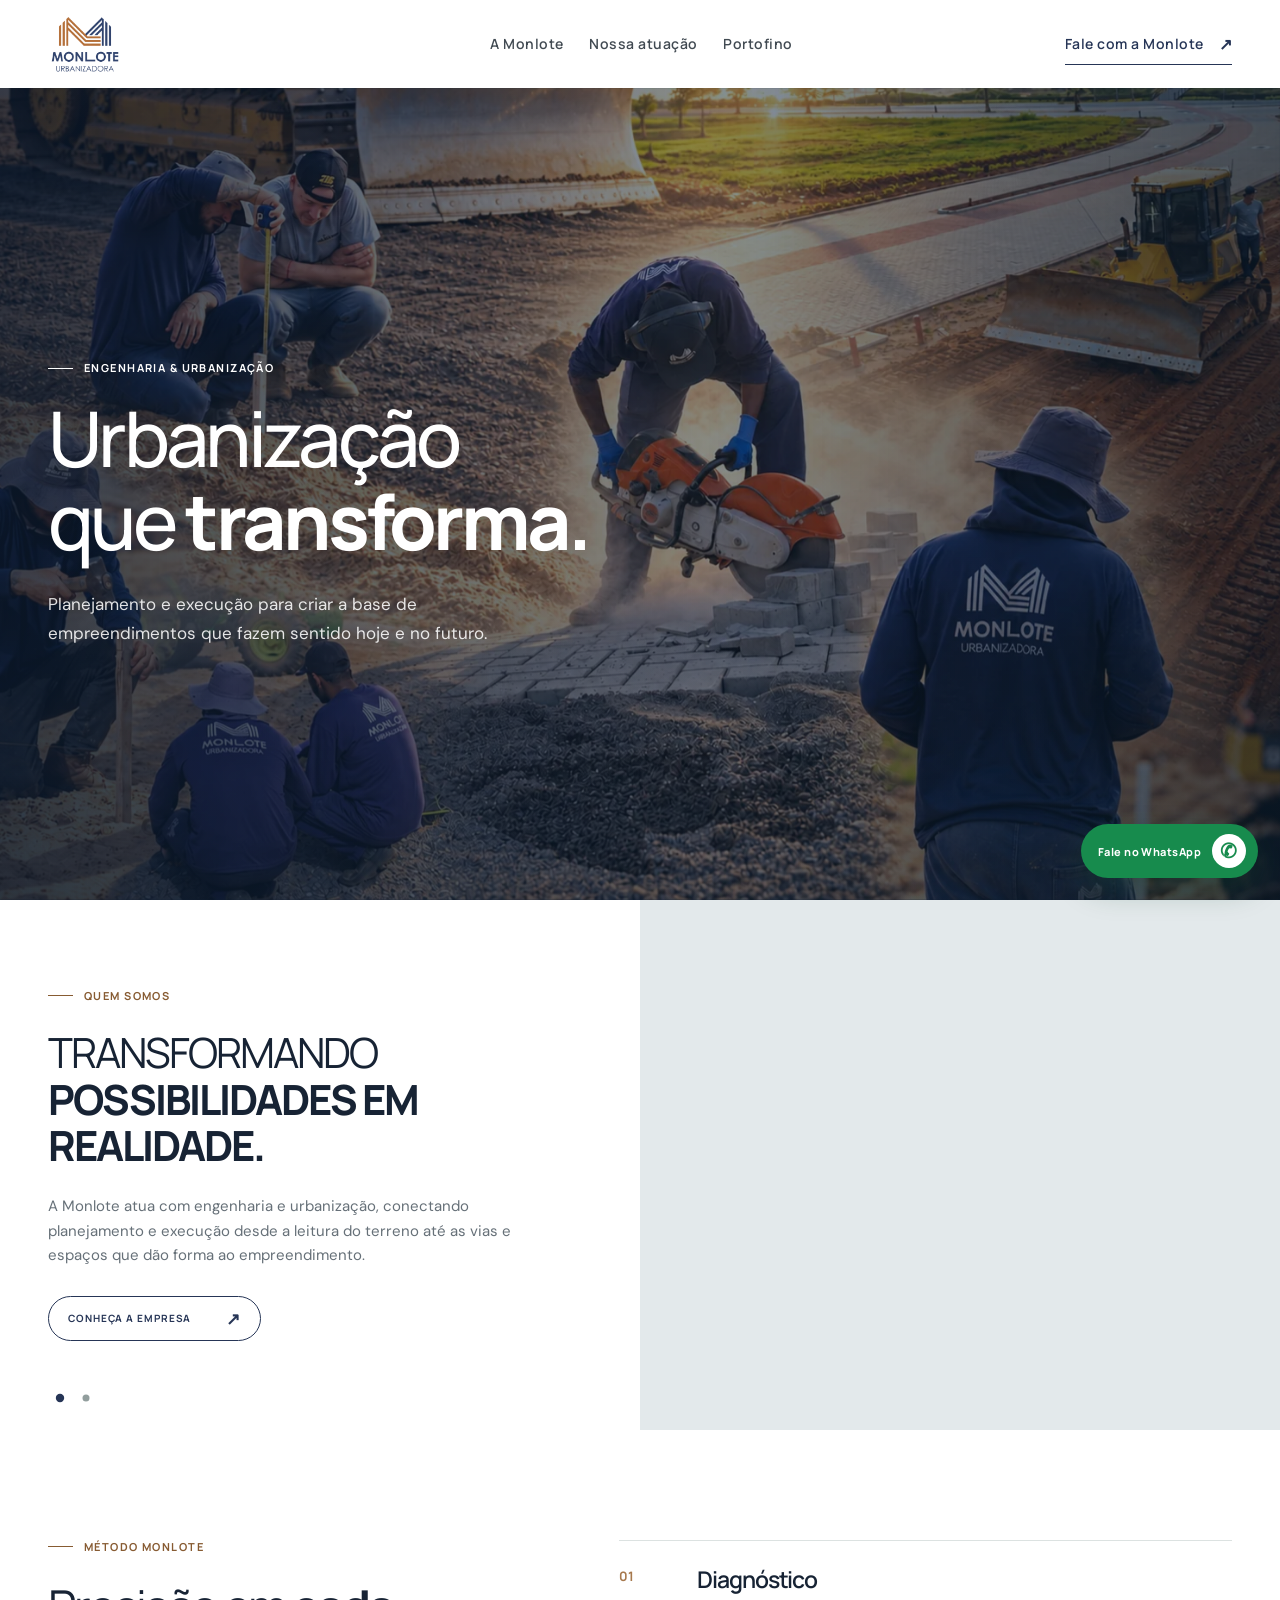
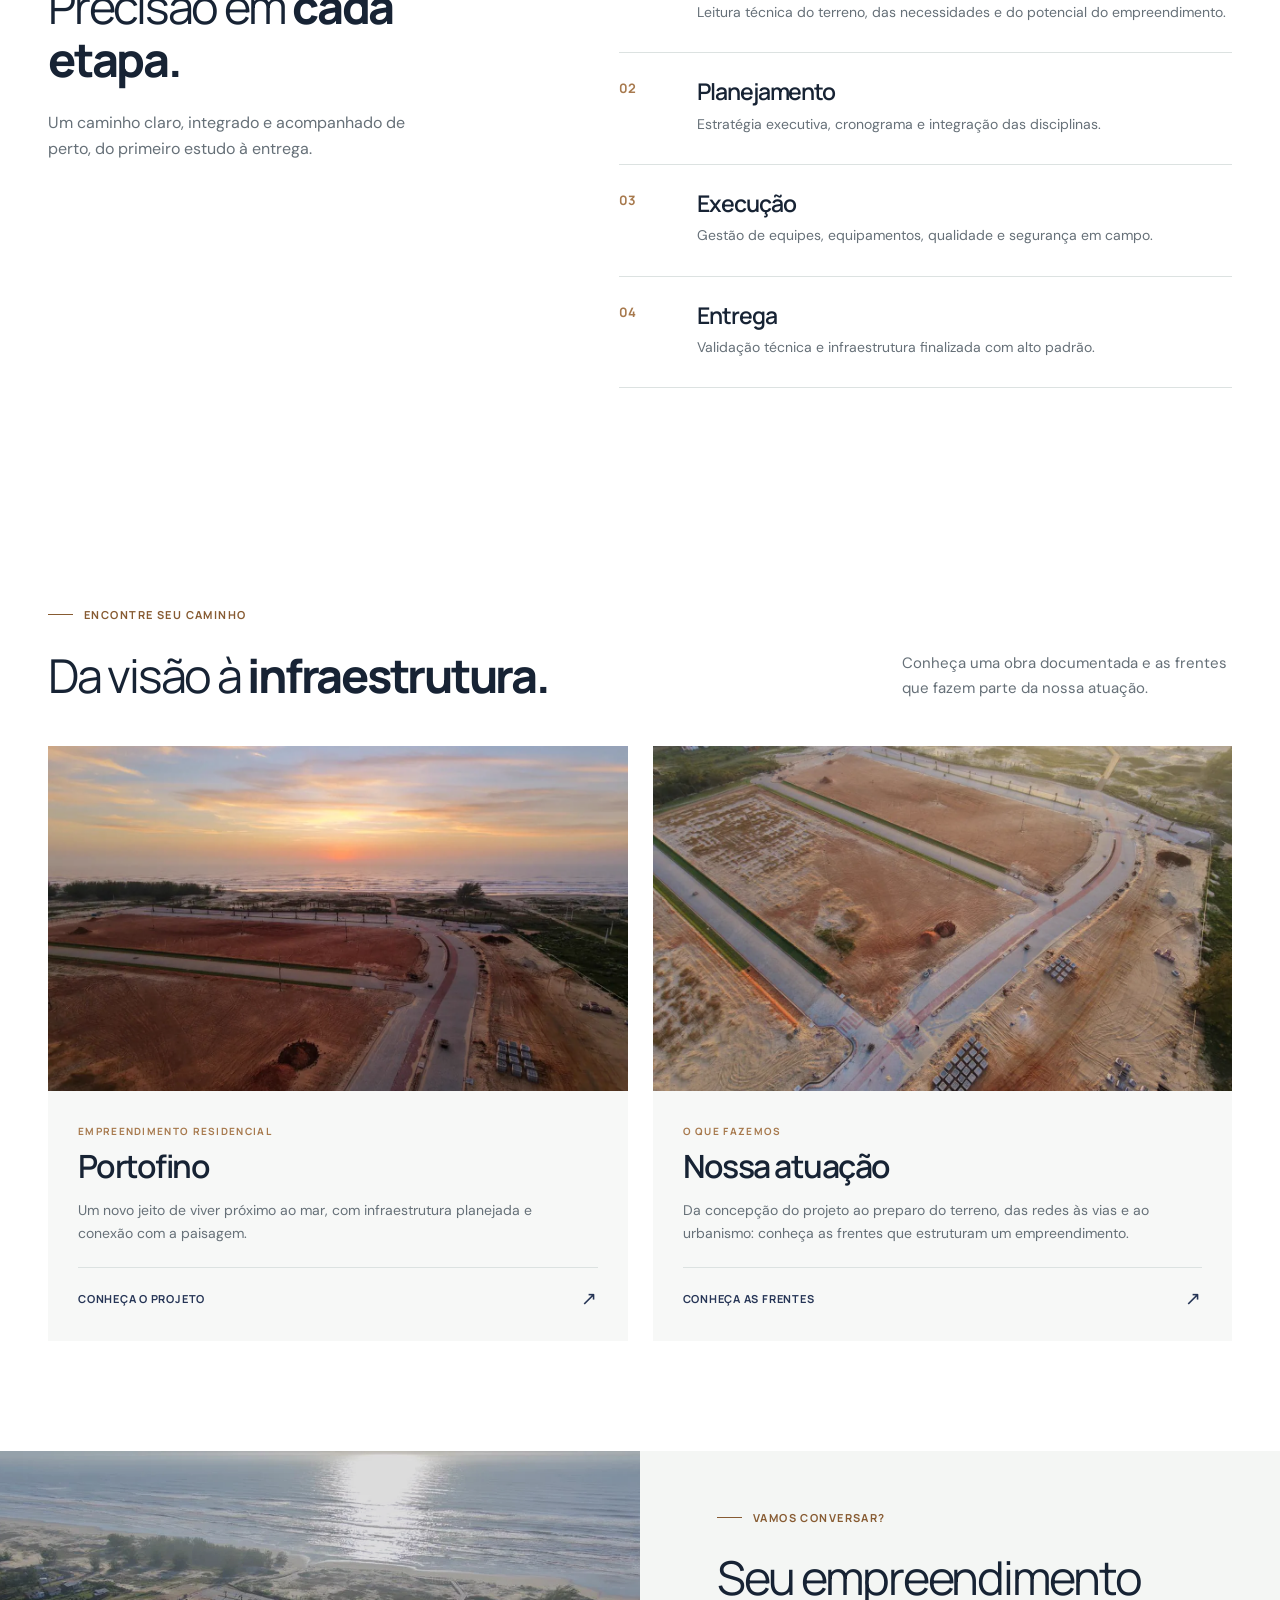
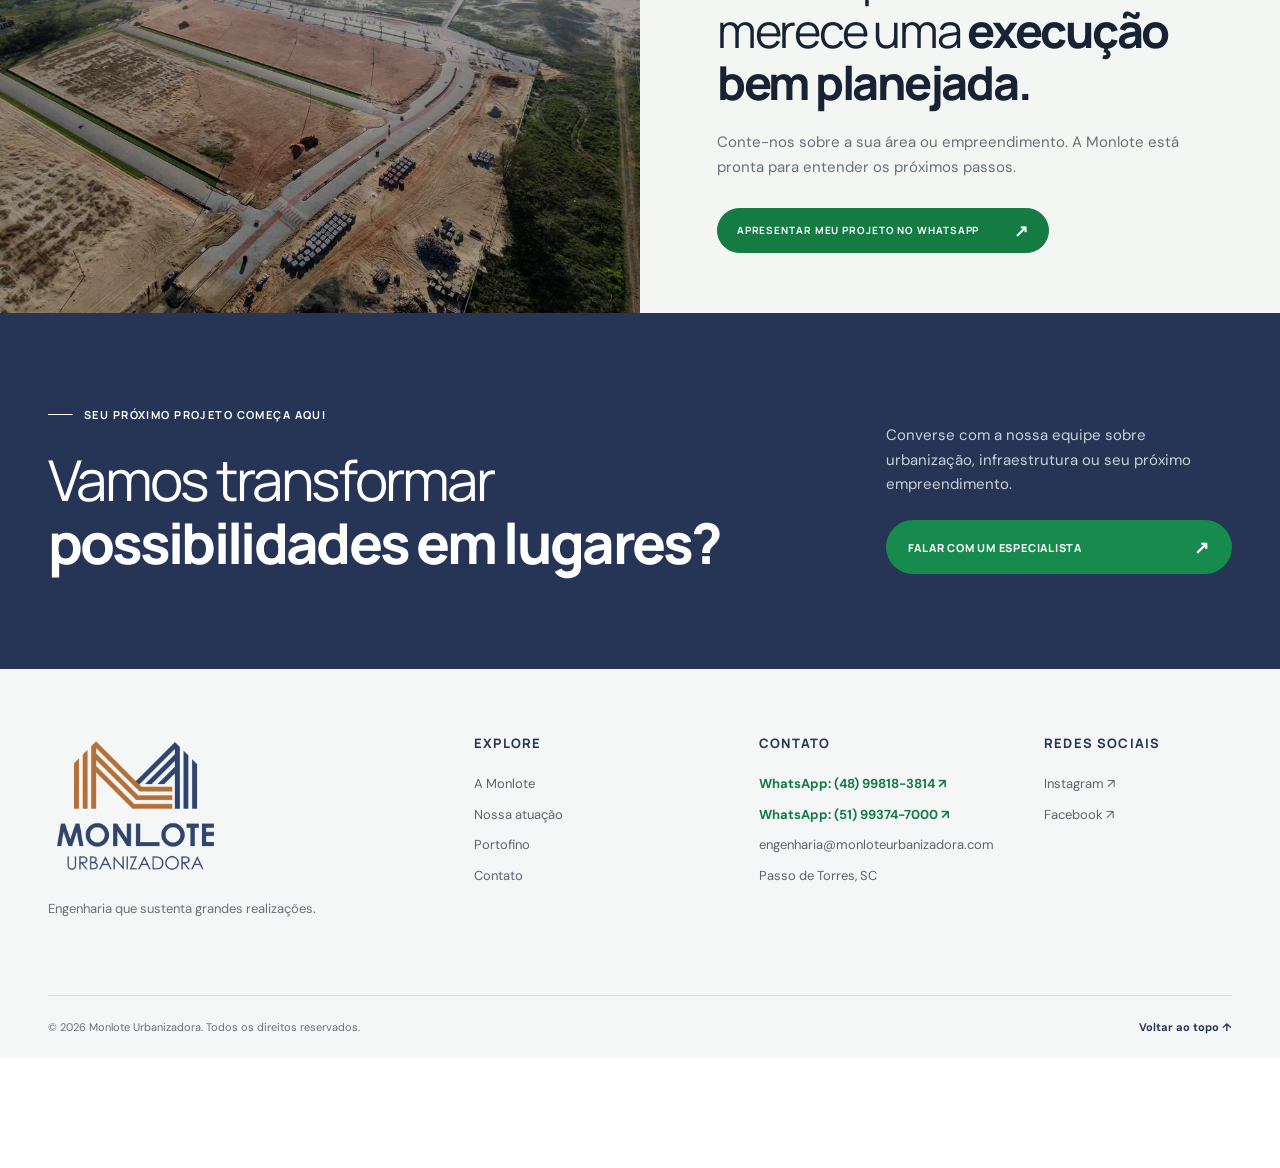
==== commit 2f3a9c69: "Atualiza conteúdo e imagens do site Monlote" ====
--- a/index.html
+++ b/index.html
@@ -65,12 +65,12 @@
         <div class="story-copy">
           <p class="kicker">Execução que gera valor</p>
           <h2>Infraestrutura pensada para <strong>ir mais longe.</strong></h2>
-          <p>Solo, vias, drenagem e urbanização trabalham juntos para formar espaços funcionais, duráveis e preparados para crescer.</p>
+          <p>Solo, redes, vias e urbanização trabalham juntos para formar espaços funcionais, duráveis e preparados para crescer.</p>
           <a class="outline-button" href="atuacao.html">Explore nossa atuação <span aria-hidden="true">↗</span></a>
         </div>
-        <div class="story-visual"><img src="assets/portofino-urbanismo-vias.webp" alt="Via pavimentada e paisagismo em registro do Portofino" loading="lazy"></div>
+        <div class="story-visual"><img src="assets/home-story-drone.webp" alt="Vista aérea do Portofino junto ao litoral" loading="lazy"></div>
       </div>
-      <div class="story-controls" aria-label="Destaques">
+      <div class="story-controls" role="group" aria-label="Destaques">
         <button type="button" class="story-dot is-active" data-story-to="0" aria-label="Mostrar destaque 1" aria-current="true"></button>
         <button type="button" class="story-dot" data-story-to="1" aria-label="Mostrar destaque 2"></button>
       </div>
@@ -93,14 +93,14 @@
         <div class="section-head reveal"><div><p class="kicker">Encontre seu caminho</p><h2>Da visão à <strong>infraestrutura.</strong></h2></div><p>Conheça uma obra documentada e as frentes que fazem parte da nossa atuação.</p></div>
         <div class="path-grid">
           <a class="path-card reveal" href="portofino.html"><div class="path-image"><img src="assets/portofino-entardecer.webp" alt="Vista aérea do Portofino ao entardecer" loading="lazy"></div><div class="path-content"><span>Empreendimento residencial</span><h3>Portofino</h3><p>Um novo jeito de viver próximo ao mar, com infraestrutura planejada e conexão com a paisagem.</p><span class="path-link">Conheça o projeto <b>↗</b></span></div></a>
-          <a class="path-card reveal" href="atuacao.html"><div class="path-image"><img src="assets/portofino-urbanismo-aereo.webp" alt="Vista aérea das vias e quadras em urbanização no Portofino" loading="lazy"></div><div class="path-content"><span>O que fazemos</span><h3>Nossa atuação</h3><p>Do preparo do terreno às redes, vias e urbanismo: conheça as frentes que estruturam um empreendimento.</p><span class="path-link">Conheça as frentes <b>↗</b></span></div></a>
+          <a class="path-card reveal" href="atuacao.html"><div class="path-image"><img src="assets/portofino-urbanismo-aereo.webp" alt="Vista aérea das vias e quadras em urbanização no Portofino" loading="lazy"></div><div class="path-content"><span>O que fazemos</span><h3>Nossa atuação</h3><p>Da concepção do projeto ao preparo do terreno, das redes às vias e ao urbanismo: conheça as frentes que estruturam um empreendimento.</p><span class="path-link">Conheça as frentes <b>↗</b></span></div></a>
         </div>
       </div>
     </section>
 
     <section class="contact-band">
       <div class="contact-band-image"><img src="assets/portofino-litoral-aereo.webp" alt="Vista aérea do Portofino junto ao litoral" loading="lazy"></div>
-      <div class="contact-band-copy reveal"><p class="kicker">Vamos conversar?</p><h2>Seu projeto merece uma <strong>base bem planejada.</strong></h2><p>Conte-nos sobre a sua área ou empreendimento. A Monlote está pronta para entender os próximos passos.</p><a class="outline-button whatsapp-button" href="https://wa.me/5548998183814" data-whatsapp data-whatsapp-message="Olá! Tenho uma área ou empreendimento e gostaria de conversar com a Monlote sobre os próximos passos.">Apresentar meu projeto no WhatsApp <span aria-hidden="true">↗</span></a></div>
+      <div class="contact-band-copy reveal"><p class="kicker">Vamos conversar?</p><h2>Seu empreendimento merece uma <strong>execução bem planejada.</strong></h2><p>Conte-nos sobre a sua área ou empreendimento. A Monlote está pronta para entender os próximos passos.</p><a class="outline-button whatsapp-button" href="https://wa.me/5548998183814" data-whatsapp data-whatsapp-message="Olá! Tenho uma área ou empreendimento e gostaria de conversar com a Monlote sobre os próximos passos.">Apresentar meu projeto no WhatsApp <span aria-hidden="true">↗</span></a></div>
     </section>
 
     <section class="final-cta" id="contato">
@@ -112,7 +112,7 @@
     <div class="content-shell footer-grid">
       <div class="footer-brand"><a href="#inicio" aria-label="Voltar ao início"><img src="assets/logo-monlote.webp" alt="Monlote Urbanizadora"></a><p>Engenharia que sustenta grandes realizações.</p></div>
       <div class="footer-col"><strong>Explore</strong><a href="empresa.html">A Monlote</a><a href="atuacao.html">Nossa atuação</a><a href="portofino.html">Portofino</a><a href="contato.html">Contato</a></div>
-      <div class="footer-col"><strong>Contato</strong><a class="footer-whatsapp" href="https://wa.me/5548998183814" data-whatsapp>WhatsApp: (48) 99818-3814 ↗</a><a href="mailto:engenharia@monloteurbanizadora.com">engenharia@monloteurbanizadora.com</a><span>Passo de Torres, SC</span></div>
+      <div class="footer-col"><strong>Contato</strong><a class="footer-whatsapp" href="https://wa.me/5548998183814" data-whatsapp>WhatsApp: (48) 99818-3814 ↗</a><a class="footer-whatsapp" href="https://wa.me/5551993747000" data-whatsapp data-whatsapp-phone="5551993747000">WhatsApp: (51) 99374-7000 ↗</a><a href="mailto:engenharia@monloteurbanizadora.com">engenharia@monloteurbanizadora.com</a><span>Passo de Torres, SC</span></div>
       <div class="footer-col"><strong>Redes sociais</strong><a href="https://www.instagram.com/monloteurbanizadora/" target="_blank" rel="noopener noreferrer">Instagram ↗</a><a href="https://www.facebook.com/profile.php?id=61579857578178" target="_blank" rel="noopener noreferrer">Facebook ↗</a></div>
     </div>
     <div class="content-shell footer-bottom"><span>© <span id="year"></span> Monlote Urbanizadora. Todos os direitos reservados.</span><a href="#topo">Voltar ao topo ↑</a></div>
--- a/styles.css
+++ b/styles.css
@@ -16,7 +16,7 @@
 .section{padding:110px 0}
 .skip-link{position:fixed;z-index:200;top:-80px;left:20px;padding:10px 18px;background:#fff;color:var(--navy)}
 .skip-link:focus{top:10px}
-.kicker{display:flex;align-items:center;gap:11px;color:var(--copper);font:700 11px/1.2 "Manrope",sans-serif;letter-spacing:.13em;text-transform:uppercase;margin-bottom:27px}
+.kicker{display:flex;align-items:center;gap:11px;color:#875b32;font:700 11px/1.2 "Manrope",sans-serif;letter-spacing:.13em;text-transform:uppercase;margin-bottom:27px}
 .kicker:before,.kicker-line{content:"";width:25px;height:1px;background:currentColor;display:block}
 .kicker .kicker-line{display:none}
 .kicker-light{color:#fff}
@@ -24,14 +24,14 @@
 .outline-button{display:inline-flex;gap:35px;justify-content:space-between;align-items:center;border:1px solid var(--navy);border-radius:50px;padding:13px 19px;min-width:184px;color:var(--navy);font:700 10px/1.3 "Manrope",sans-serif;letter-spacing:.09em;text-transform:uppercase;transition:background .3s,color .3s,transform .3s}
 .outline-button:hover{background:var(--navy);color:#fff;transform:translateY(-2px)}
 .outline-button span{font-size:17px;line-height:1}
-.outline-button.whatsapp-button{min-width:245px;border-color:#178b4d;background:#178b4d;color:#fff}
+.outline-button.whatsapp-button{min-width:245px;border-color:#147b43;background:#147b43;color:#fff}
 .outline-button.whatsapp-button:hover{border-color:#116f3d;background:#116f3d}
 .site-header{position:sticky;top:0;z-index:100;background:#fff;box-shadow:0 1px 0 rgba(28,51,57,.06)}
 .header-inner{width:min(calc(100% - 96px),var(--shell));height:88px;margin:auto;display:flex;align-items:center;gap:42px}
 .brand{flex:none;width:170px}
 .brand img{width:100%;max-height:61px;object-fit:contain;object-position:left}
 .desktop-nav{display:flex;align-items:center;justify-content:center;gap:clamp(15px,2vw,32px);flex:1}
-.desktop-nav a,.header-contact{font:600 10px/1.4 "Manrope",sans-serif;letter-spacing:.035em;white-space:nowrap}
+.desktop-nav a,.header-contact{font:600 14px/1.4 "Manrope",sans-serif;letter-spacing:.035em;white-space:nowrap}
 .desktop-nav a{color:#414a52;position:relative}
 .desktop-nav a:after{content:"";position:absolute;bottom:-10px;left:0;right:100%;height:1px;background:var(--copper);transition:right .25s}
 .desktop-nav a:hover:after{right:0}
@@ -71,9 +71,12 @@
 .story-visual picture{display:block;width:100%;height:100%}
 .story-visual img{width:100%;height:100%;max-height:640px;object-fit:cover;transition:transform 1s}
 .story-slide:hover .story-visual img{transform:scale(1.035)}
-.story-controls{position:absolute;z-index:4;bottom:29px;left:max(48px,calc((100vw - var(--shell))/2));display:flex;gap:10px}
-.story-dot,.feature-dots button{border:0;border-radius:50%;width:7px;height:7px;background:#bdc5c4;padding:0;transition:background .3s,transform .3s}
-.story-dot.is-active,.feature-dots button.is-active{background:var(--navy);transform:scale(1.2)}
+.story-controls{position:absolute;z-index:4;bottom:20px;left:max(48px,calc((100vw - var(--shell))/2));display:flex;gap:2px}
+.story-dot{position:relative;border:0;border-radius:50%;width:24px;height:24px;background:transparent;padding:0}
+.story-dot:before{content:"";position:absolute;inset:50% auto auto 50%;width:7px;height:7px;border-radius:50%;background:#929e9d;transform:translate(-50%,-50%);transition:background .3s,transform .3s}
+.story-dot.is-active:before{background:var(--navy);transform:translate(-50%,-50%) scale(1.2)}
+.feature-dots button{border:0;border-radius:50%;width:7px;height:7px;background:#bdc5c4;padding:0;transition:background .3s,transform .3s}
+.feature-dots button.is-active{background:var(--navy);transform:scale(1.2)}
 @keyframes slide-in{from{opacity:.4;transform:translateY(12px)}to{opacity:1;transform:none}}
 .about-section{background:var(--mist);padding:75px 0 100px}
 .stat-grid{display:grid;grid-template-columns:repeat(3,1fr);border-bottom:1px solid var(--line);padding-bottom:72px}
@@ -135,7 +138,7 @@
 .path-link b{font-size:19px;font-weight:400}
 .contact-band{display:grid;grid-template-columns:1fr 1fr;min-height:445px;background:#f4f6f4}
 .contact-band-image{overflow:hidden}
-.contact-band-image img{width:100%;height:100%;object-fit:cover}
+.contact-band-image img{width:100%;height:100%;object-fit:cover;filter:brightness(.84) contrast(1.08) saturate(.92)}
 .contact-band-copy{padding:60px max(48px,calc((100vw - var(--shell))/2)) 60px clamp(55px,6vw,110px);display:flex;flex-direction:column;align-items:flex-start;justify-content:center}
 .contact-band-copy h2{max-width:530px}
 .contact-band-copy>p:not(.kicker){max-width:500px;color:var(--muted);margin:22px 0 28px;font-size:15px}
@@ -173,7 +176,7 @@
 .footer-brand img{width:175px}
 .footer-brand p{font-size:13px;color:var(--muted);margin-top:20px}
 .footer-col{display:flex;flex-direction:column;gap:9px}
-.footer-col strong{font:750 11px "Manrope",sans-serif;text-transform:uppercase;letter-spacing:.09em;margin-bottom:12px}
+.footer-col strong{font:750 13px "Manrope",sans-serif;text-transform:uppercase;letter-spacing:.09em;margin-bottom:12px}
 .footer-col a,.footer-col span{font-size:13px;color:#58636b}
 .footer-col a:hover{color:var(--copper)}
 .footer-col .footer-whatsapp{color:#137a44;font-weight:700}
@@ -184,7 +187,7 @@
 .whatsapp-float{position:fixed;right:22px;bottom:22px;z-index:95;display:flex;align-items:center;gap:11px;border-radius:999px;padding:10px 12px 10px 17px;background:#178b4d;color:#fff;box-shadow:0 12px 30px rgba(13,72,42,.28);font:750 11px/1 "Manrope",sans-serif;letter-spacing:.04em;transition:transform .25s,background .25s,box-shadow .25s}
 .whatsapp-float:hover{background:#116f3d;transform:translateY(-3px);box-shadow:0 16px 34px rgba(13,72,42,.34)}
 .whatsapp-float-mark{display:grid;place-items:center;width:34px;height:34px;border-radius:50%;background:#fff;color:#178b4d;font-size:20px}
-@media(max-width:1120px){.header-inner{gap:25px}.brand{width:145px}.desktop-nav{gap:13px}.desktop-nav a,.header-contact{font-size:9px}.story-copy{padding-left:48px}.expertise-grid{gap:5%}}
+@media(max-width:1120px){.header-inner{gap:25px}.brand{width:145px}.desktop-nav{gap:13px}.desktop-nav a,.header-contact{font-size:13px}.story-copy{padding-left:48px}.expertise-grid{gap:5%}}
 @media(max-width:900px){.content-shell,.header-inner,.hero-inner{width:min(calc(100% - 48px),var(--shell))}.desktop-nav,.header-contact{display:none}.header-inner{height:76px;justify-content:space-between}.brand{width:145px}.menu-toggle{display:flex;flex-direction:column;justify-content:center;align-items:center;gap:7px;width:44px;height:44px;border:1px solid var(--navy);background:#fff;position:relative;z-index:102}.menu-toggle span{width:20px;height:1px;background:var(--navy);transition:transform .3s}.menu-toggle[aria-expanded=true] span:first-child{transform:translateY(4px) rotate(45deg)}.menu-toggle[aria-expanded=true] span:last-child{transform:translateY(-4px) rotate(-45deg)}.mobile-nav{display:flex;position:absolute;top:76px;left:0;right:0;min-height:calc(100dvh - 76px);flex-direction:column;padding:35px 24px 60px;background:#fff;opacity:0;visibility:hidden;transform:translateY(-10px);transition:opacity .3s,transform .3s,visibility .3s}.mobile-nav.open{opacity:1;visibility:visible;transform:none}.mobile-nav a{border-bottom:1px solid var(--line);padding:14px 0;color:var(--navy);font:600 clamp(22px,4vw,33px) "Manrope",sans-serif}.hero{height:750px;min-height:0}.hero-inner{grid-template-columns:1fr 170px;gap:20px}.hero h1{font-size:clamp(53px,7vw,80px)}.story-slide{min-height:450px}.story-copy{padding:50px 35px 75px 24px}.story-visual{min-height:450px}.story-controls{left:24px}.about-grid{gap:7%}.stat{padding:0 16px}.stat-symbol{font-size:38px}.expertise-grid{grid-template-columns:1fr;gap:45px}.expertise-intro{max-width:650px}.expertise-panel{display:grid;grid-template-columns:.85fr 1.15fr}.expertise-photo{height:100%}.process-grid{gap:6%}.footer-grid{grid-template-columns:1.5fr 1fr 1fr;gap:30px}.footer-col:last-child{grid-column:2}}
 @media(max-width:700px){html{scroll-padding-top:70px}.content-shell,.header-inner,.hero-inner{width:calc(100% - 40px)}.section{padding:75px 0}.header-inner{height:70px}.mobile-nav{top:70px;min-height:calc(100dvh - 70px)}.hero{height:calc(100svh - 70px);min-height:610px;max-height:780px}.hero-image{object-position:58% center}.hero-tint{background:linear-gradient(90deg,rgba(13,27,46,.86),rgba(16,31,47,.58)),linear-gradient(0deg,rgba(12,26,42,.7),transparent 55%)}.hero-inner{display:block;padding-top:85px}.hero h1{font-size:clamp(46px,11vw,65px);max-width:620px}.hero-copy>p:last-child{font-size:15px;max-width:430px}.hero-numbers{display:flex;width:auto;gap:18px;padding-top:34px}.hero-numbers div{flex:1;text-align:left;padding:9px 0;border-bottom:0;border-top:1px solid rgba(255,255,255,.35)}.hero-numbers strong{font-size:28px}.hero-numbers small{font-size:10px;line-height:1.3}.hero-pill{bottom:65px;left:0;min-width:205px}.hero-scroll{bottom:27px;left:0;right:auto}.story-slide{display:flex;flex-direction:column-reverse}.story-visual{height:300px;min-height:0}.story-copy{padding:48px 20px 78px}.story-copy h2{font-size:36px}.story-copy>p:not(.kicker){margin:18px 0 23px}.story-controls{bottom:28px;left:20px}.about-section{padding:50px 0 75px}.stat-grid{gap:16px;padding-bottom:42px}.stat{display:block;padding:0 12px}.stat strong{font-size:30px}.stat-symbol{display:none}.stat>span:last-child{display:block;font-size:10px;line-height:1.3}.about-grid{grid-template-columns:1fr;gap:5px;padding-top:55px}.about-text{padding-top:13px}.section-head{align-items:start;gap:20px}.section-head>p{max-width:260px}.feature-title>span{display:none}.feature-image{height:350px}.feature-image>span{bottom:12px;right:12px;font-size:9px}.feature-bottom{font-size:11px}.path-grid{gap:15px}.path-image{height:260px}.path-content{padding:22px}.path-content h3{font-size:26px}.path-content p{font-size:13px}.contact-band{grid-template-columns:1fr}.contact-band-image{height:290px}.contact-band-copy{padding:55px 20px}.process-grid{grid-template-columns:1fr;gap:40px}.process-heading{position:static}.journal-grid{grid-template-columns:1fr 1fr;gap:30px 18px}.journal-card>div{height:190px}.journal-card h3{font-size:17px}.journal-card:last-child{grid-column:1/-1;max-width:calc(50% - 9px)}.final-cta-grid{grid-template-columns:1fr;gap:30px}.final-cta{padding:75px 0}.footer-grid{grid-template-columns:1fr 1fr}.footer-brand{grid-column:1/-1}.footer-col:last-child{grid-column:auto}}
 @media(max-width:500px){h2{font-size:36px}.hero h1{font-size:clamp(43px,11vw,55px)}.hero-inner{padding-top:63px}.hero-numbers{gap:9px}.hero-numbers strong{font-size:25px}.hero-numbers small{font-size:9px}.story-visual{height:235px}.stat-grid{grid-template-columns:1fr 1fr;row-gap:25px}.stat:nth-child(2){border:0}.stat:last-child{padding-left:0}.section-head{flex-wrap:wrap}.section-head>p{max-width:100%}.feature-title h3{font-size:32px}.feature-image{height:280px}.expertise-panel{display:block}.expertise-photo{height:230px}.expertise-item strong{font-size:18px}.path-grid{grid-template-columns:1fr;gap:24px}.path-image{height:270px}.contact-band-image{height:240px}.journal-grid{grid-template-columns:1fr}.journal-card:last-child{grid-column:auto;max-width:none}.journal-card>div{height:240px}.footer-grid{grid-template-columns:1fr 1fr;gap:30px 15px}.footer-col:nth-child(3){grid-column:1/-1}.footer-bottom{flex-direction:column;margin-top:50px}}
@@ -236,7 +239,7 @@
 .portfolio-video-caption{display:flex;justify-content:space-between;gap:25px;margin-top:16px;font-size:12px;color:var(--muted)}
 .portfolio-video-caption strong{color:var(--navy)}
 .portfolio-stages{background:#fff}
-.stage-grid{display:grid;grid-template-columns:repeat(4,1fr);gap:20px}
+.stage-grid{display:grid;grid-template-columns:repeat(5,minmax(0,1fr));gap:16px}
 .stage-card{background:#f5f7f6}
 .stage-card-image{height:240px;overflow:hidden;background:#dde5e4}
 .stage-card-image img{width:100%;height:100%;object-fit:cover;transition:transform .6s}
@@ -269,6 +272,7 @@
 .portfolio-credits .content-shell{display:grid;grid-template-columns:1fr 1fr;gap:10%;border-top:1px solid var(--line);padding-top:35px}
 .portfolio-credits p{font-size:14px;color:var(--muted);max-width:570px}
 .portfolio-credits a{border-bottom:1px solid currentColor;color:var(--navy)}
+@media(max-width:1150px){.stage-grid{grid-template-columns:repeat(3,1fr)}}
 @media(max-width:900px){.teaser-gallery{grid-template-columns:repeat(2,1fr)}.teaser-photo-wide{grid-column:span 2}.teaser-photo{height:320px}.stage-grid{grid-template-columns:repeat(2,1fr)}.portfolio-hero{min-height:590px}.portfolio-section-head{align-items:start}}
 @media(max-width:700px){.hero-video{object-position:58% center}.hero-video-toggle{right:0;bottom:23px}.teaser-heading,.portfolio-intro,.portfolio-credits .content-shell{grid-template-columns:1fr;gap:24px}.teaser-heading>div:last-child p{margin-bottom:17px}.teaser-photo{height:230px}.portfolio-hero{height:calc(78svh - 70px);min-height:530px}.portfolio-hero-inner{padding-bottom:48px}.portfolio-hero h1{font-size:clamp(55px,13vw,86px)}.portfolio-hero p:not(.kicker){font-size:16px}.project-facts .content-shell{grid-template-columns:1fr 1fr;gap:18px}.project-facts div{border:0}.portfolio-section-head{display:block}.portfolio-section-head>p{margin-top:18px}.portfolio-video-caption{display:block}.portfolio-video-caption span{display:block;margin-top:6px}.gallery-grid{grid-template-columns:repeat(2,1fr)}.gallery-item-wide{aspect-ratio:4/3}.portfolio-credits{padding:55px 0}}
 @media(max-width:500px){.teaser-gallery{gap:10px}.teaser-photo{height:190px}.teaser-photo span{left:12px;bottom:12px;font-size:9px}.stage-grid{grid-template-columns:1fr}.stage-card{display:grid;grid-template-columns:42% 58%}.stage-card-image{height:100%;min-height:170px}.stage-card-copy{padding:16px}.stage-card h3{font-size:18px}.stage-card p{font-size:12px}.gallery-grid{gap:10px}.gallery-item{aspect-ratio:1/1}.gallery-item-wide{grid-column:span 2;aspect-ratio:2/1}.gallery-item span{left:10px;bottom:10px;font-size:9px}.gallery-filters{gap:5px}.gallery-filters button{font-size:9px;padding:8px 11px}}
@@ -392,7 +396,8 @@
 .work-hero-copy-inner>a:hover{background:#fff;color:var(--navy)}
 .work-hero-copy-inner>a span{font-size:16px}
 .work-hero-visual{position:relative;min-height:690px;overflow:hidden;background:#354b5e}
-.work-hero-visual img{width:100%;height:100%;position:absolute;inset:0;object-fit:cover;object-position:60% center;animation:hero-drift 13s ease-out both}
+.work-hero-visual img,.work-hero-visual video{width:100%;height:100%;position:absolute;inset:0;object-fit:cover;object-position:center center}
+.work-hero-visual img{animation:hero-drift 13s ease-out both}
 .work-hero-visual:after{content:"";position:absolute;inset:60% 0 0;background:linear-gradient(transparent,rgba(11,24,40,.45))}
 .work-hero-visual span{position:absolute;z-index:1;bottom:27px;right:34px;font:700 10px "Manrope",sans-serif;text-transform:uppercase;letter-spacing:.1em;color:#fff}
 .work-manifesto{background:#dce6e3;padding:25px 0;color:var(--navy)}
@@ -400,20 +405,42 @@
 .work-manifesto span{font:700 10px "Manrope",sans-serif;text-transform:uppercase;letter-spacing:.1em;max-width:120px;line-height:1.35}
 .work-manifesto p{font:500 clamp(19px,2.1vw,30px) "Manrope",sans-serif;letter-spacing:-.045em;text-align:center}
 .work-manifesto b{color:var(--copper);font-weight:700}
+.project-management{background:#eef3f1}
+.management-intro{display:grid;grid-template-columns:.95fr 1.05fr;gap:12%;align-items:end;margin-bottom:55px}
+.management-intro h2{font-size:clamp(42px,4.8vw,71px);max-width:690px}
+.management-intro>p{color:var(--muted);font-size:16px;line-height:1.75;max-width:570px}
+.management-layout{display:grid;grid-template-columns:.9fr 1.1fr;gap:36px;align-items:stretch}
+.management-photo{position:relative;min-height:620px;overflow:hidden;background:#cfdad6}
+.management-photo img{width:100%;height:100%;object-fit:cover}
+.management-photo span{position:absolute;left:22px;bottom:18px;color:#fff;font:700 9px "Manrope",sans-serif;text-transform:uppercase;letter-spacing:.11em;text-shadow:0 1px 8px rgba(0,0,0,.65)}
+.management-grid{display:grid;grid-template-columns:repeat(2,minmax(0,1fr));gap:1px;background:var(--line)}
+.management-card{background:#fff;padding:30px 27px;min-width:0}
+.management-card>span{display:block;color:var(--copper);font:700 10px "Manrope",sans-serif;letter-spacing:.12em;margin-bottom:25px}
+.management-card h3{font:650 22px/1.18 "Manrope",sans-serif;letter-spacing:-.045em;margin-bottom:11px}
+.management-card p{color:var(--muted);font-size:13px;line-height:1.62}
 .work-flow{padding:110px 0 125px;background:#fff}
 .work-flow-grid{display:grid;grid-template-columns:.37fr .63fr;gap:9%;align-items:start}
 .work-flow-side{position:sticky;top:130px;align-self:start}
 .work-flow-side h2{font-size:clamp(39px,3.7vw,58px);max-width:440px}
 .work-flow-side p:not(.kicker){max-width:370px;color:var(--muted);font-size:15px;margin:24px 0 35px}
+.work-flow-side .kicker{color:#875b32}
 .work-flow-side nav{display:flex;flex-direction:column;border-top:1px solid var(--line);max-width:330px}
 .work-flow-side nav a{display:flex;gap:20px;align-items:center;border-bottom:1px solid var(--line);padding:12px 0;color:#68747c;font:700 12px "Manrope",sans-serif;transition:color .25s,padding .25s}
 .work-flow-side nav a:hover,.work-flow-side nav a.is-active{color:var(--navy);padding-left:7px}
-.work-flow-side nav a span{font-size:11px;color:var(--copper)}
+.work-flow-side nav a span{font-size:11px;color:#875b32}
 .work-step{border-top:1px solid #bac7c7;padding:22px 0 95px;scroll-margin-top:115px}
 .work-step:last-child{padding-bottom:0}
 .work-step-top{display:flex;justify-content:space-between;gap:20px;color:var(--copper);font:700 10px "Manrope",sans-serif;text-transform:uppercase;letter-spacing:.11em}
 .work-step h3{font-size:clamp(39px,4.2vw,64px);font-weight:500;margin:35px 0 15px}
 .work-step>p{font-size:15px;color:var(--muted);max-width:600px;margin-bottom:30px}
+.work-detail-groups{margin:0 0 32px;border-top:1px solid var(--line)}
+.work-detail-groups-network{display:grid;grid-template-columns:repeat(3,minmax(0,1fr));gap:18px;border-top:0}
+.work-detail-groups-network>div{border-top:1px solid var(--line)}
+.work-detail-groups h4{font:700 13px "Manrope",sans-serif;color:var(--navy);padding:15px 0 11px}
+.work-detail-list{list-style:none;margin:0;padding:0}
+.work-detail-list li{display:grid;grid-template-columns:70px minmax(0,1fr);gap:10px;border-bottom:1px solid var(--line);padding:10px 0;color:#4f5d64;font-size:13px;line-height:1.45}
+.work-detail-list li span{color:var(--copper);font:700 10px/1.9 "Manrope",sans-serif;letter-spacing:.04em}
+.work-detail-list li.work-detail-child{padding-left:22px}
 .work-step img{width:100%;height:clamp(300px,37vw,440px);object-fit:cover;background:#dbe4e2}
 .work-step small{display:block;margin-top:12px;color:#758186;font:700 10px "Manrope",sans-serif;text-transform:uppercase;letter-spacing:.08em}
 .work-outro{height:620px;position:relative;overflow:hidden;background:var(--navy);color:#fff}
@@ -426,10 +453,10 @@
 .work-outro a:hover{background:#fff;color:var(--navy)}
 .work-outro a span{font-size:17px;line-height:1}
 .work-photo-note{text-align:center;color:var(--muted);font-size:12px;padding:20px}
-@media(max-width:1000px){.expertise-showcase-body{grid-template-columns:1fr}.expertise-stage-photo{min-height:420px}.expertise-stage-navigation{padding:25px 0 10px}.expertise-stage-description{min-height:0;margin-bottom:24px}.expertise-stage-link{margin-top:0}.work-flow-grid{gap:6%}}
-@media(max-width:700px){.expertise-showcase-head{grid-template-columns:1fr;gap:18px;margin-bottom:35px}.expertise-showcase-head h2{font-size:clamp(42px,9vw,58px)}.expertise-showcase-head>p{font-size:14px}.expertise-stage-photo{min-height:310px}.expertise-stage-photo-meta{left:16px;right:16px;bottom:14px}.expertise-stage-photo-meta span:first-child{font-size:25px}.expertise-stage-photo-meta span:last-child{font-size:8px;max-width:135px}.expertise-stage-buttons button{padding:14px 0}.expertise-stage-buttons button strong{font-size:20px}.work-hero{grid-template-columns:1fr}.work-hero-copy{min-height:490px;padding:70px 20px}.work-hero h1{font-size:clamp(49px,11vw,71px)}.work-hero-copy-inner>p:not(.kicker){font-size:15px}.work-hero-visual{min-height:310px}.work-hero-visual span{right:20px;bottom:17px}.work-manifesto .content-shell{display:block}.work-manifesto span{display:none}.work-manifesto p{text-align:left;font-size:22px}.work-flow{padding:75px 0 90px}.work-flow-grid{grid-template-columns:1fr;gap:35px}.work-flow-side{position:static}.work-flow-side h2{max-width:620px}.work-flow-side p:not(.kicker){margin:17px 0 23px}.work-flow-side nav{flex-direction:row;max-width:none;overflow:auto;gap:18px;border:0;padding-bottom:10px}.work-flow-side nav a{white-space:nowrap;border:0;padding:8px 0}.work-step{padding-bottom:75px;scroll-margin-top:85px}.work-step h3{font-size:clamp(38px,9vw,58px);margin:22px 0 12px}.work-step img{height:300px}.work-outro{height:520px}.work-outro-inner{justify-content:flex-end;padding-bottom:60px}.work-outro h2{font-size:clamp(42px,10vw,61px)}.work-outro p:not(.kicker){font-size:14px}}
-@media(max-width:500px){.expertise-stage-photo{min-height:270px}.expertise-stage-buttons button strong{font-size:18px}.expertise-stage-description{font-size:13px}.work-hero-copy{min-height:440px}.work-hero-visual{min-height:265px}.work-step img{height:245px}.work-outro{height:470px}.work-outro-inner{padding-bottom:45px}}
-@media(prefers-reduced-motion:reduce){.work-hero-visual img{animation:none}}
+@media(max-width:1000px){.expertise-showcase-body{grid-template-columns:1fr}.expertise-stage-photo{min-height:420px}.expertise-stage-navigation{padding:25px 0 10px}.expertise-stage-description{min-height:0;margin-bottom:24px}.expertise-stage-link{margin-top:0}.management-layout{grid-template-columns:1fr}.management-photo{height:430px;min-height:0}.work-flow-grid{gap:6%}.work-detail-groups-network{grid-template-columns:1fr}}
+@media(max-width:700px){.expertise-showcase-head{grid-template-columns:1fr;gap:18px;margin-bottom:35px}.expertise-showcase-head h2{font-size:clamp(42px,9vw,58px)}.expertise-showcase-head>p{font-size:14px}.expertise-stage-photo{min-height:310px}.expertise-stage-photo-meta{left:16px;right:16px;bottom:14px}.expertise-stage-photo-meta span:first-child{font-size:25px}.expertise-stage-photo-meta span:last-child{font-size:8px;max-width:135px}.expertise-stage-buttons button{padding:14px 0}.expertise-stage-buttons button strong{font-size:20px}.work-hero{grid-template-columns:1fr}.work-hero-copy{min-height:490px;padding:70px 20px}.work-hero h1{font-size:clamp(49px,11vw,71px)}.work-hero-copy-inner>p:not(.kicker){font-size:15px}.work-hero-visual{min-height:310px}.work-hero-visual span{right:20px;bottom:17px}.work-manifesto .content-shell{display:block}.work-manifesto span{display:none}.work-manifesto p{text-align:left;font-size:22px}.management-intro{grid-template-columns:1fr;gap:18px;margin-bottom:35px}.management-layout{gap:20px}.management-photo{height:340px}.management-grid{grid-template-columns:1fr}.management-card{padding:25px 22px}.work-flow{padding:75px 0 90px}.work-flow-grid{grid-template-columns:1fr;gap:35px}.work-flow-side{position:static}.work-flow-side h2{max-width:620px}.work-flow-side p:not(.kicker){margin:17px 0 23px}.work-flow-side nav{flex-direction:row;max-width:none;overflow:auto;gap:18px;border:0;padding-bottom:10px}.work-flow-side nav a{white-space:nowrap;border:0;padding:8px 0}.work-step{padding-bottom:75px;scroll-margin-top:85px}.work-step h3{font-size:clamp(38px,9vw,58px);margin:22px 0 12px}.work-detail-list li{grid-template-columns:60px minmax(0,1fr)}.work-detail-list li.work-detail-child{padding-left:10px}.work-step img{height:300px}.work-outro{height:520px}.work-outro-inner{justify-content:flex-end;padding-bottom:60px}.work-outro h2{font-size:clamp(42px,10vw,61px)}.work-outro p:not(.kicker){font-size:14px}}
+@media(max-width:500px){.expertise-stage-photo{min-height:270px}.expertise-stage-buttons button strong{font-size:18px}.expertise-stage-description{font-size:13px}.work-hero-copy{min-height:440px}.work-hero-visual{min-height:265px}.management-photo{height:290px}.work-step img{height:245px}.work-outro{height:470px}.work-outro-inner{padding-bottom:45px}}
+@media(prefers-reduced-motion:reduce){.work-hero-visual img{animation:none}.work-hero-visual video{display:none}.work-hero-visual{background:url("assets/actuation-hero-poster.webp") center/cover no-repeat}}
 
 @media(min-width:701px) and (max-width:1000px){
   .work-flow-grid{grid-template-columns:1fr;gap:40px}
@@ -453,7 +480,7 @@
 }
 
 /* Enquadramento da foto vertical da rede de drenagem nos cards horizontais. */
-.project-stage-grid a:nth-child(2) img,.stage-card:nth-child(2) .stage-card-image img,.gallery-item[data-caption="Rede de drenagem"] img{object-position:center 68%}
+.project-stage-grid a:nth-child(2) img,.stage-card:nth-child(3) .stage-card-image img,.gallery-item[data-caption="Rede de drenagem"] img{object-position:center 68%}
 .field-films{background:var(--mist)}
 .field-films-grid{display:grid;grid-template-columns:repeat(4,1fr);gap:18px;margin-top:42px}
 .field-film{min-width:0}
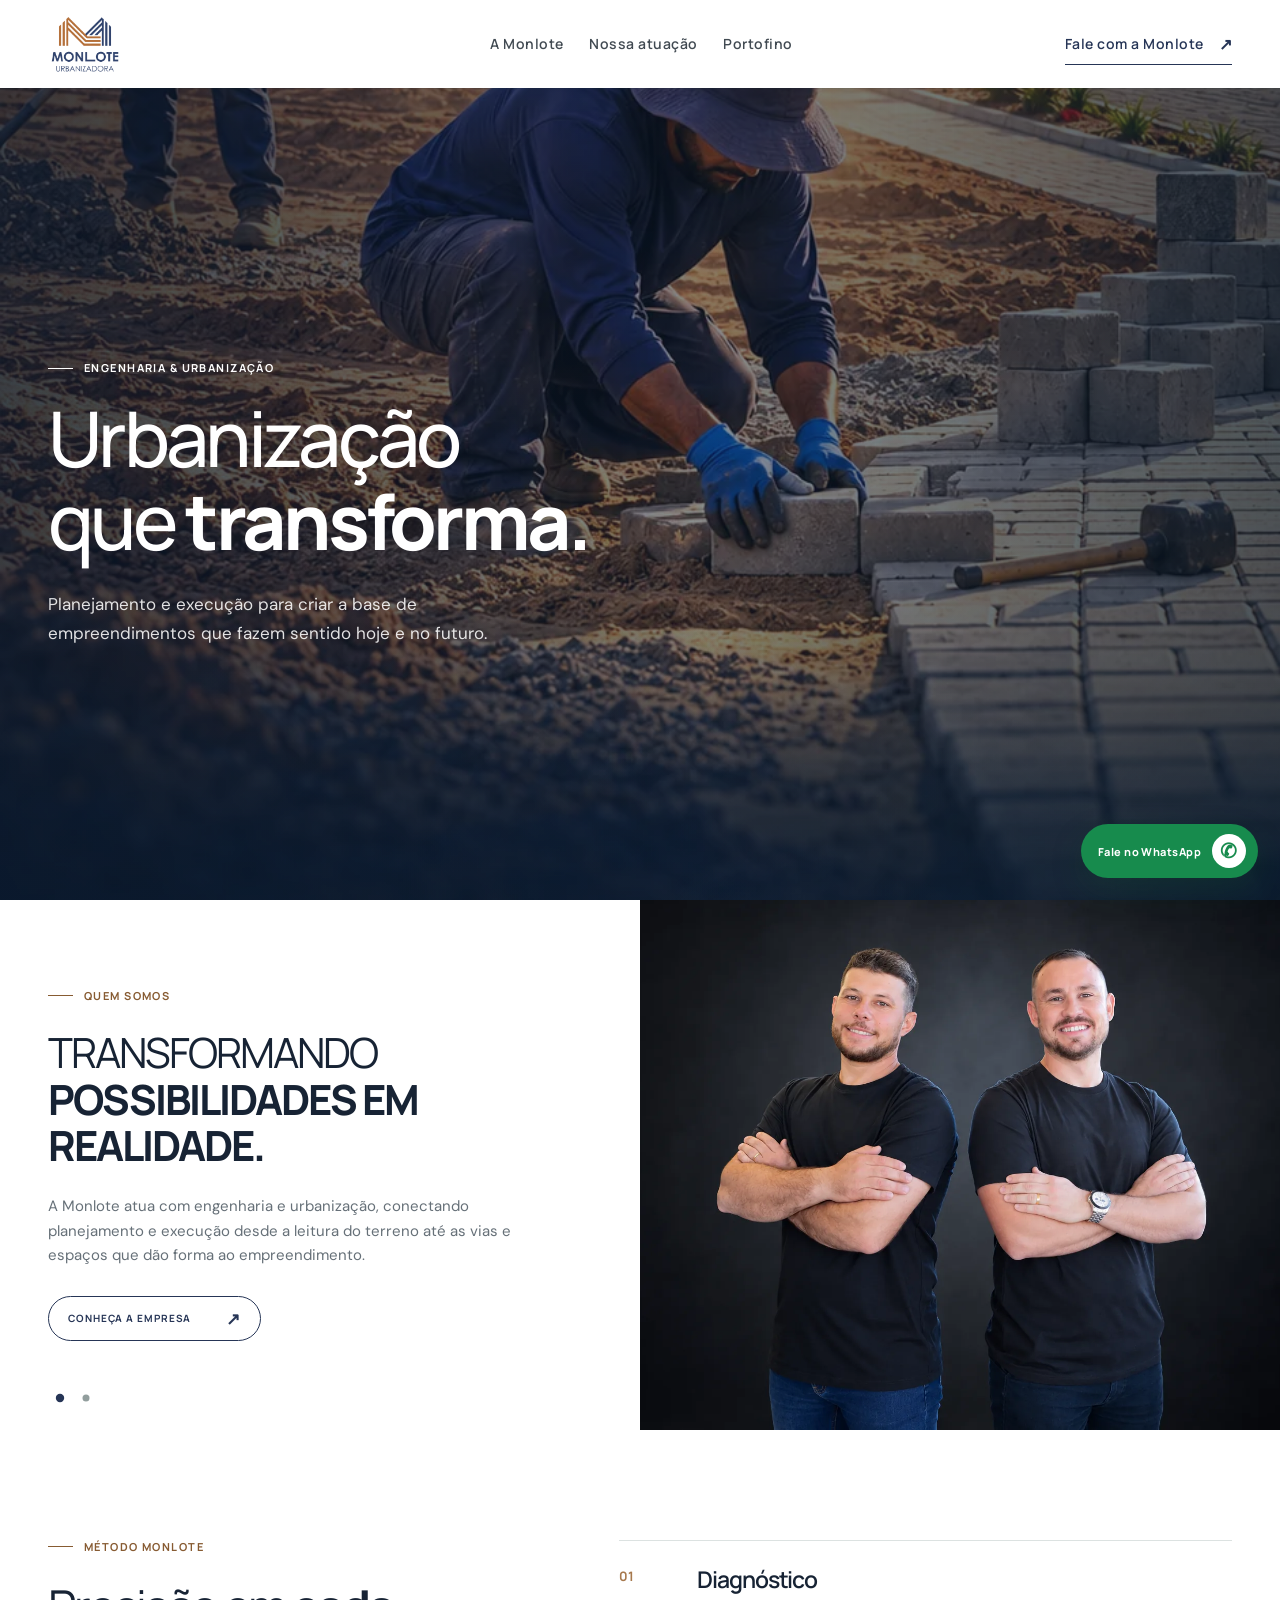
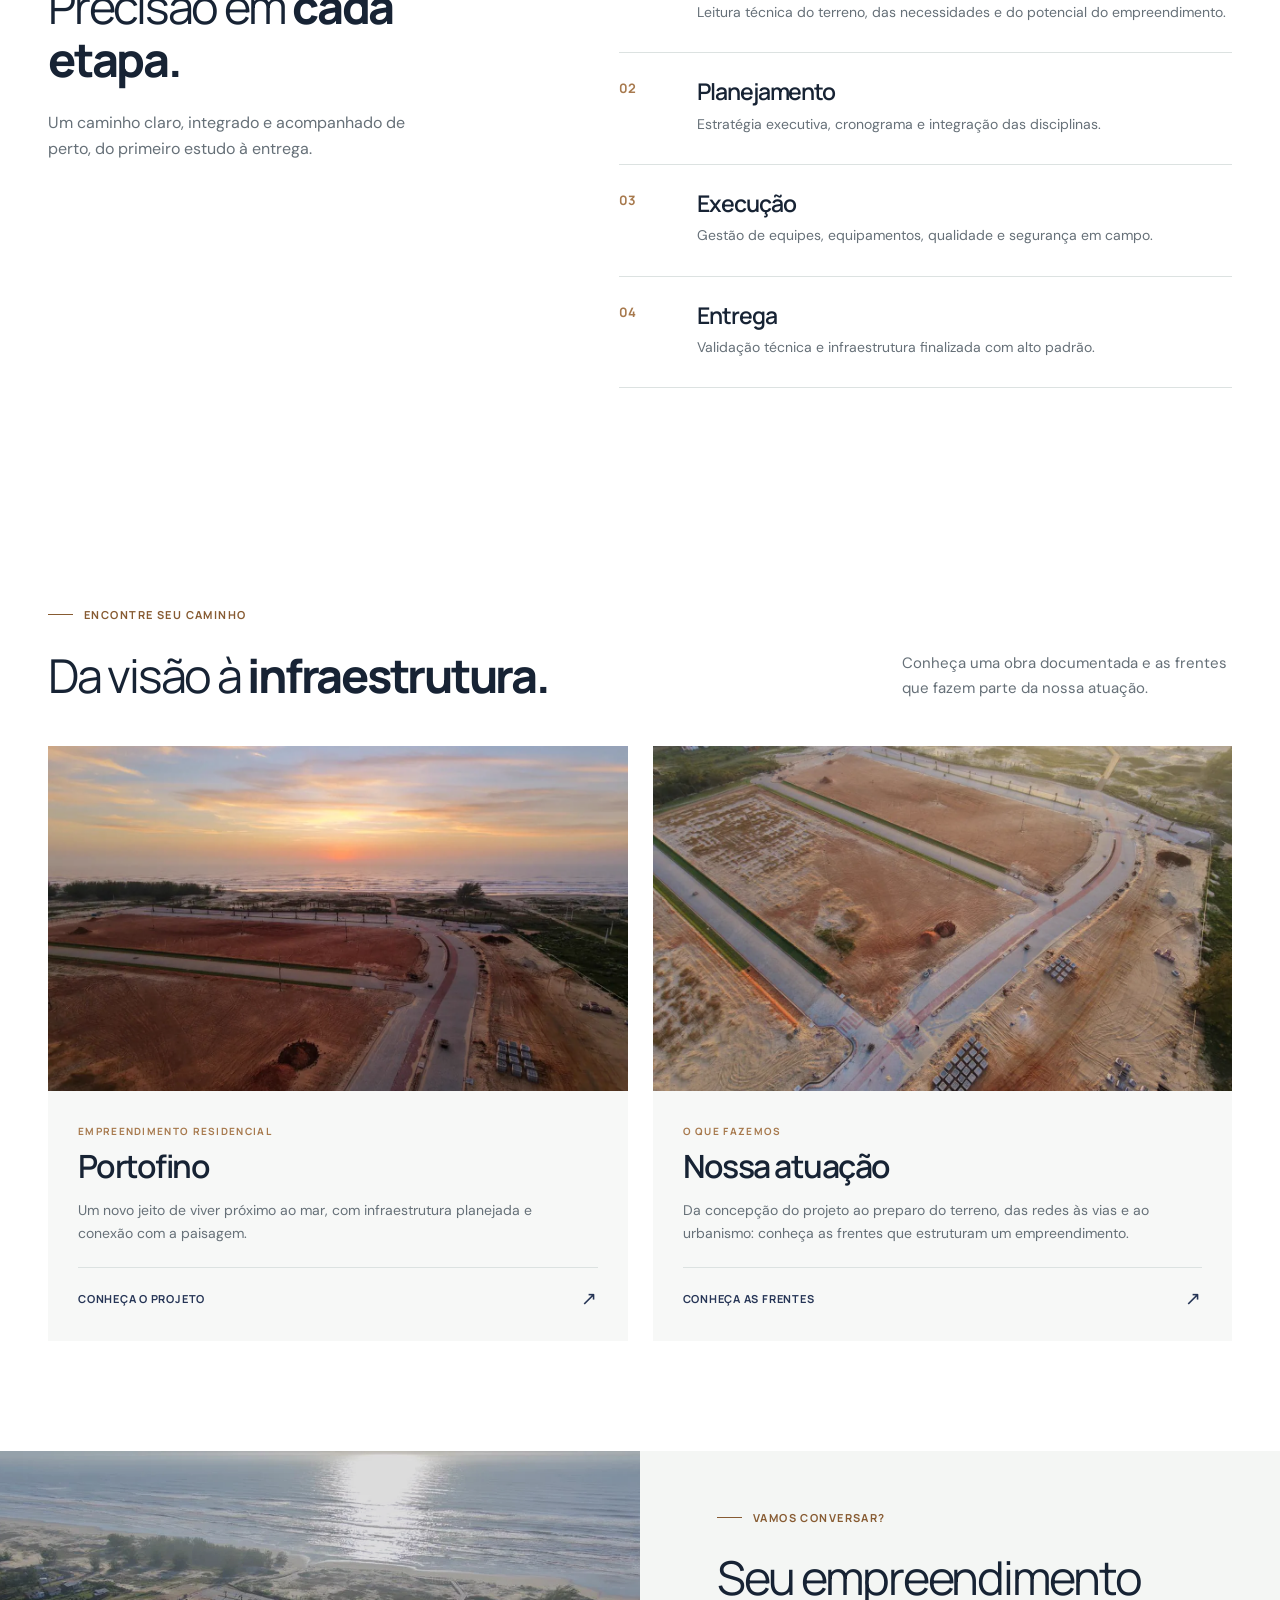
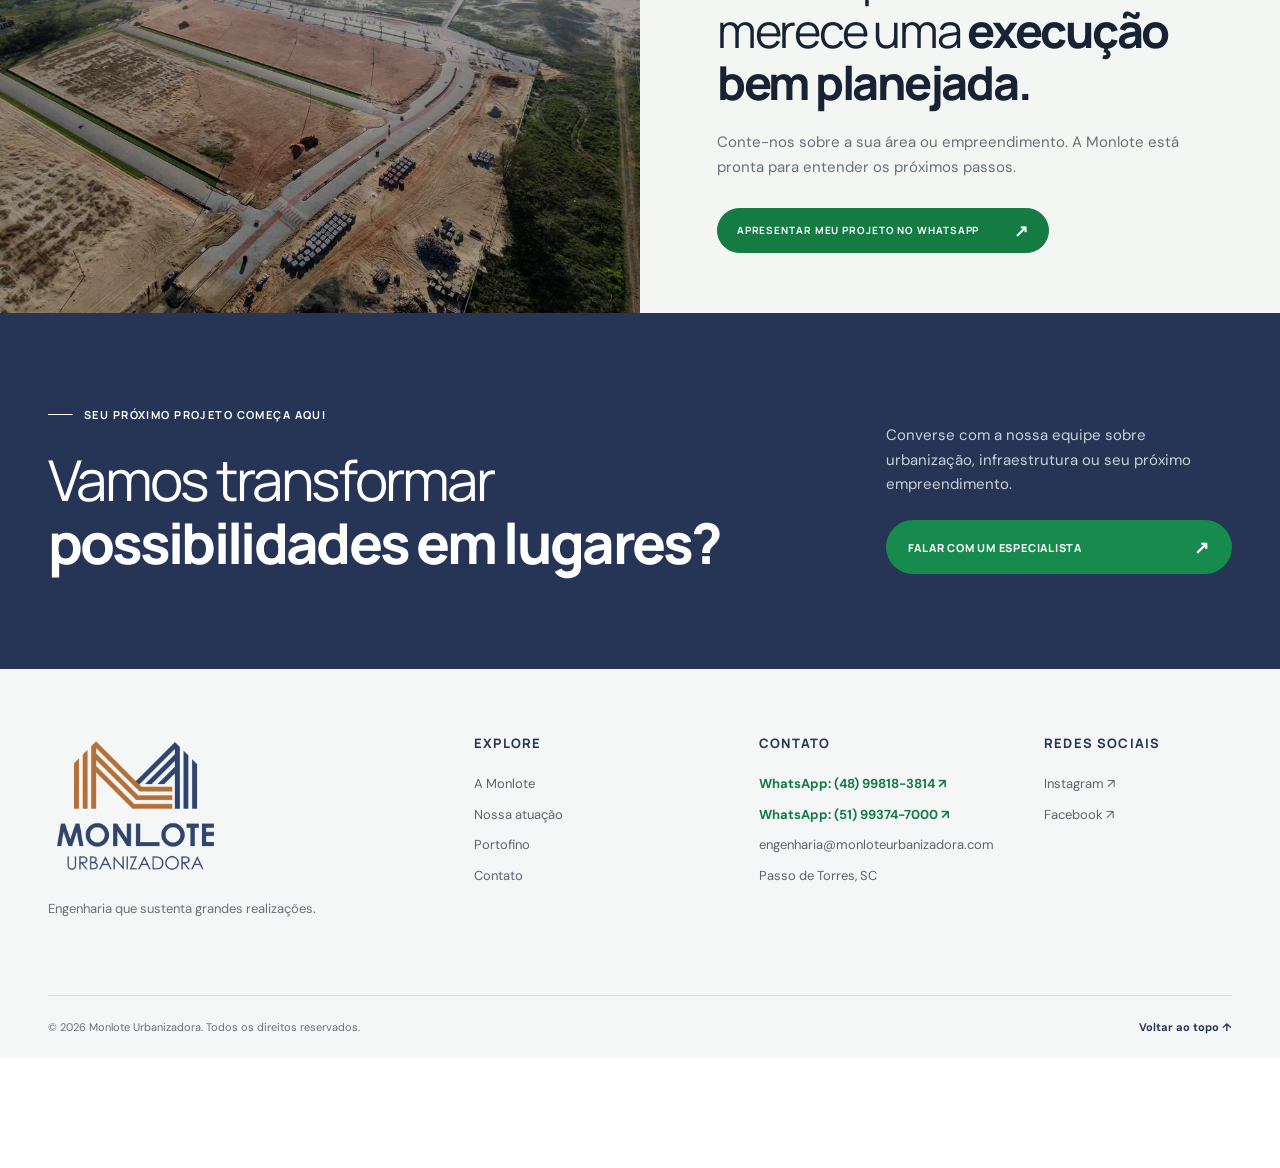
==== commit a50ede83: "Atualiza imagem de execução na página inicial" ====
--- a/index.html
+++ b/index.html
@@ -68,7 +68,7 @@
           <p>Solo, redes, vias e urbanização trabalham juntos para formar espaços funcionais, duráveis e preparados para crescer.</p>
           <a class="outline-button" href="atuacao.html">Explore nossa atuação <span aria-hidden="true">↗</span></a>
         </div>
-        <div class="story-visual"><img src="assets/home-story-drone.webp" alt="Vista aérea do Portofino junto ao litoral" loading="lazy"></div>
+        <div class="story-visual"><img src="assets/home-story-execution.webp" alt="Trator trabalhando na implantação das vias do Portofino, próximo ao litoral" loading="lazy"></div>
       </div>
       <div class="story-controls" role="group" aria-label="Destaques">
         <button type="button" class="story-dot is-active" data-story-to="0" aria-label="Mostrar destaque 1" aria-current="true"></button>
--- a/styles.css
+++ b/styles.css
@@ -193,8 +193,8 @@
 @media(max-width:500px){h2{font-size:36px}.hero h1{font-size:clamp(43px,11vw,55px)}.hero-inner{padding-top:63px}.hero-numbers{gap:9px}.hero-numbers strong{font-size:25px}.hero-numbers small{font-size:9px}.story-visual{height:235px}.stat-grid{grid-template-columns:1fr 1fr;row-gap:25px}.stat:nth-child(2){border:0}.stat:last-child{padding-left:0}.section-head{flex-wrap:wrap}.section-head>p{max-width:100%}.feature-title h3{font-size:32px}.feature-image{height:280px}.expertise-panel{display:block}.expertise-photo{height:230px}.expertise-item strong{font-size:18px}.path-grid{grid-template-columns:1fr;gap:24px}.path-image{height:270px}.contact-band-image{height:240px}.journal-grid{grid-template-columns:1fr}.journal-card:last-child{grid-column:auto;max-width:none}.journal-card>div{height:240px}.footer-grid{grid-template-columns:1fr 1fr;gap:30px 15px}.footer-col:nth-child(3){grid-column:1/-1}.footer-bottom{flex-direction:column;margin-top:50px}}
 @media(max-width:700px){.hero-inner{display:flex;padding-top:0}}
 @media(max-width:500px){.hero-inner{padding-top:0}}
-@media(max-width:700px){.hero{height:650px;min-height:650px;max-height:none}.hero-image{object-fit:cover;object-position:center;animation:none}.hero-tint{background:linear-gradient(180deg,rgba(12,26,45,.1) 0%,rgba(12,26,45,.22) 30%,rgba(9,25,42,.8) 58%,var(--navy-deep) 100%)}.hero-inner{align-items:flex-end;padding-bottom:40px}.hero-copy{padding-top:0}.story-visual{height:auto;min-height:0;aspect-ratio:auto;overflow:visible}.story-visual img{display:block;height:auto;max-height:none;object-fit:contain}.story-slide:first-child .story-visual{height:300px;display:grid;place-items:center;overflow:hidden;background:#111a29}.story-slide:first-child .story-visual img{width:100%;height:100%;max-width:none;object-fit:cover;object-position:center 60%}}
-@media(max-width:500px){.hero{height:620px;min-height:620px}.hero-inner{padding-bottom:32px}.story-slide:first-child .story-visual{height:260px}}
+@media(max-width:700px){.hero{height:650px;min-height:650px;max-height:none}.hero-image{object-fit:cover;object-position:center;animation:none}.hero-tint{background:linear-gradient(180deg,rgba(12,26,45,.1) 0%,rgba(12,26,45,.22) 30%,rgba(9,25,42,.8) 58%,var(--navy-deep) 100%)}.hero-inner{align-items:flex-end;padding-bottom:40px}.hero-copy{padding-top:0}.story-visual{height:auto;min-height:0;aspect-ratio:auto;overflow:visible}.story-visual img{display:block;height:auto;max-height:none;object-fit:contain}.story-slide:first-child .story-visual{height:300px;display:grid;place-items:center;overflow:hidden;background:#111a29}.story-slide:first-child .story-visual img{width:100%;height:100%;max-width:none;object-fit:cover;object-position:center 60%}.story-slide:nth-child(2) .story-visual{height:300px;overflow:hidden}.story-slide:nth-child(2) .story-visual img{width:100%;height:100%;max-height:none;object-fit:cover;object-position:center 52%}}
+@media(max-width:500px){.hero{height:620px;min-height:620px}.hero-inner{padding-bottom:32px}.story-slide:first-child .story-visual,.story-slide:nth-child(2) .story-visual{height:260px}}
 @media(prefers-reduced-motion:reduce){html{scroll-behavior:auto}*,*:before,*:after{animation-duration:.01ms!important;transition-duration:.01ms!important}.reveal{opacity:1;transform:none}}
 /* Portofino media and project page */
 .hero-video{position:absolute;inset:0;width:100%;height:100%;object-fit:cover;object-position:center 52%}
